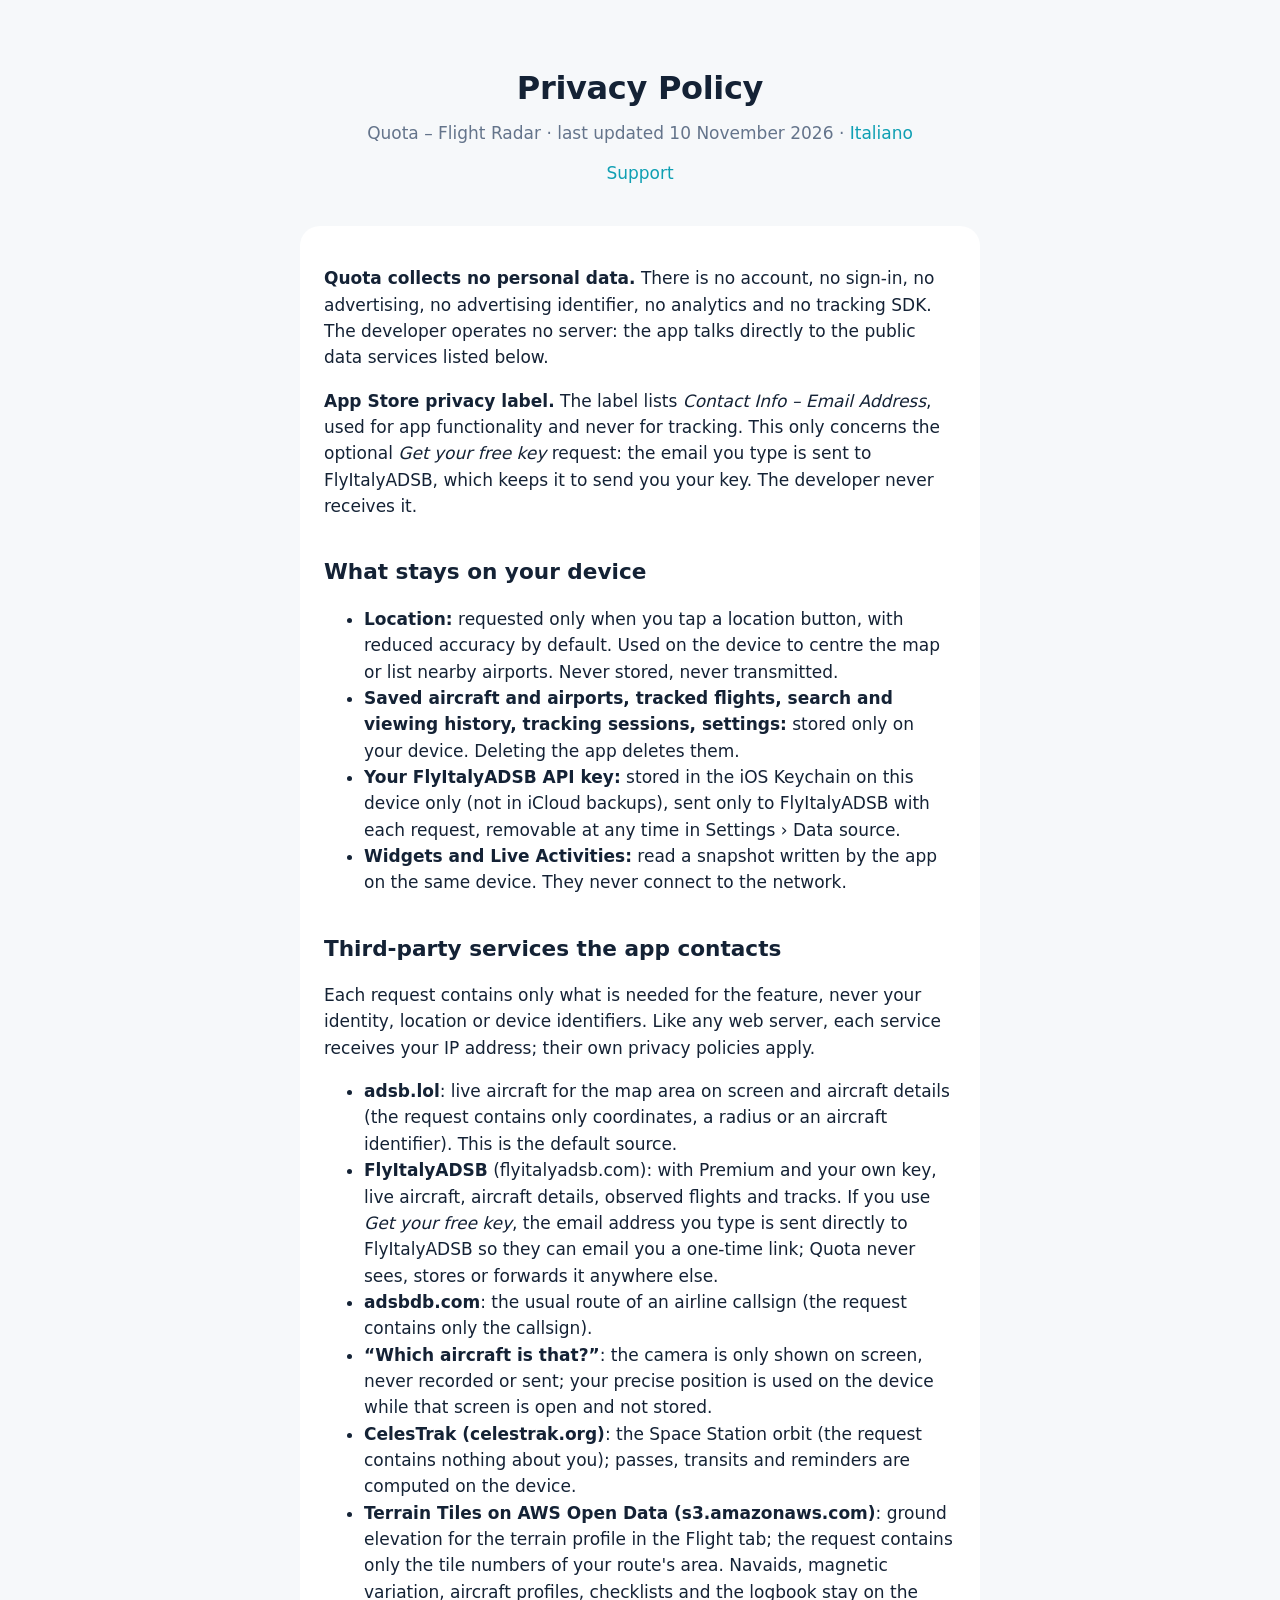
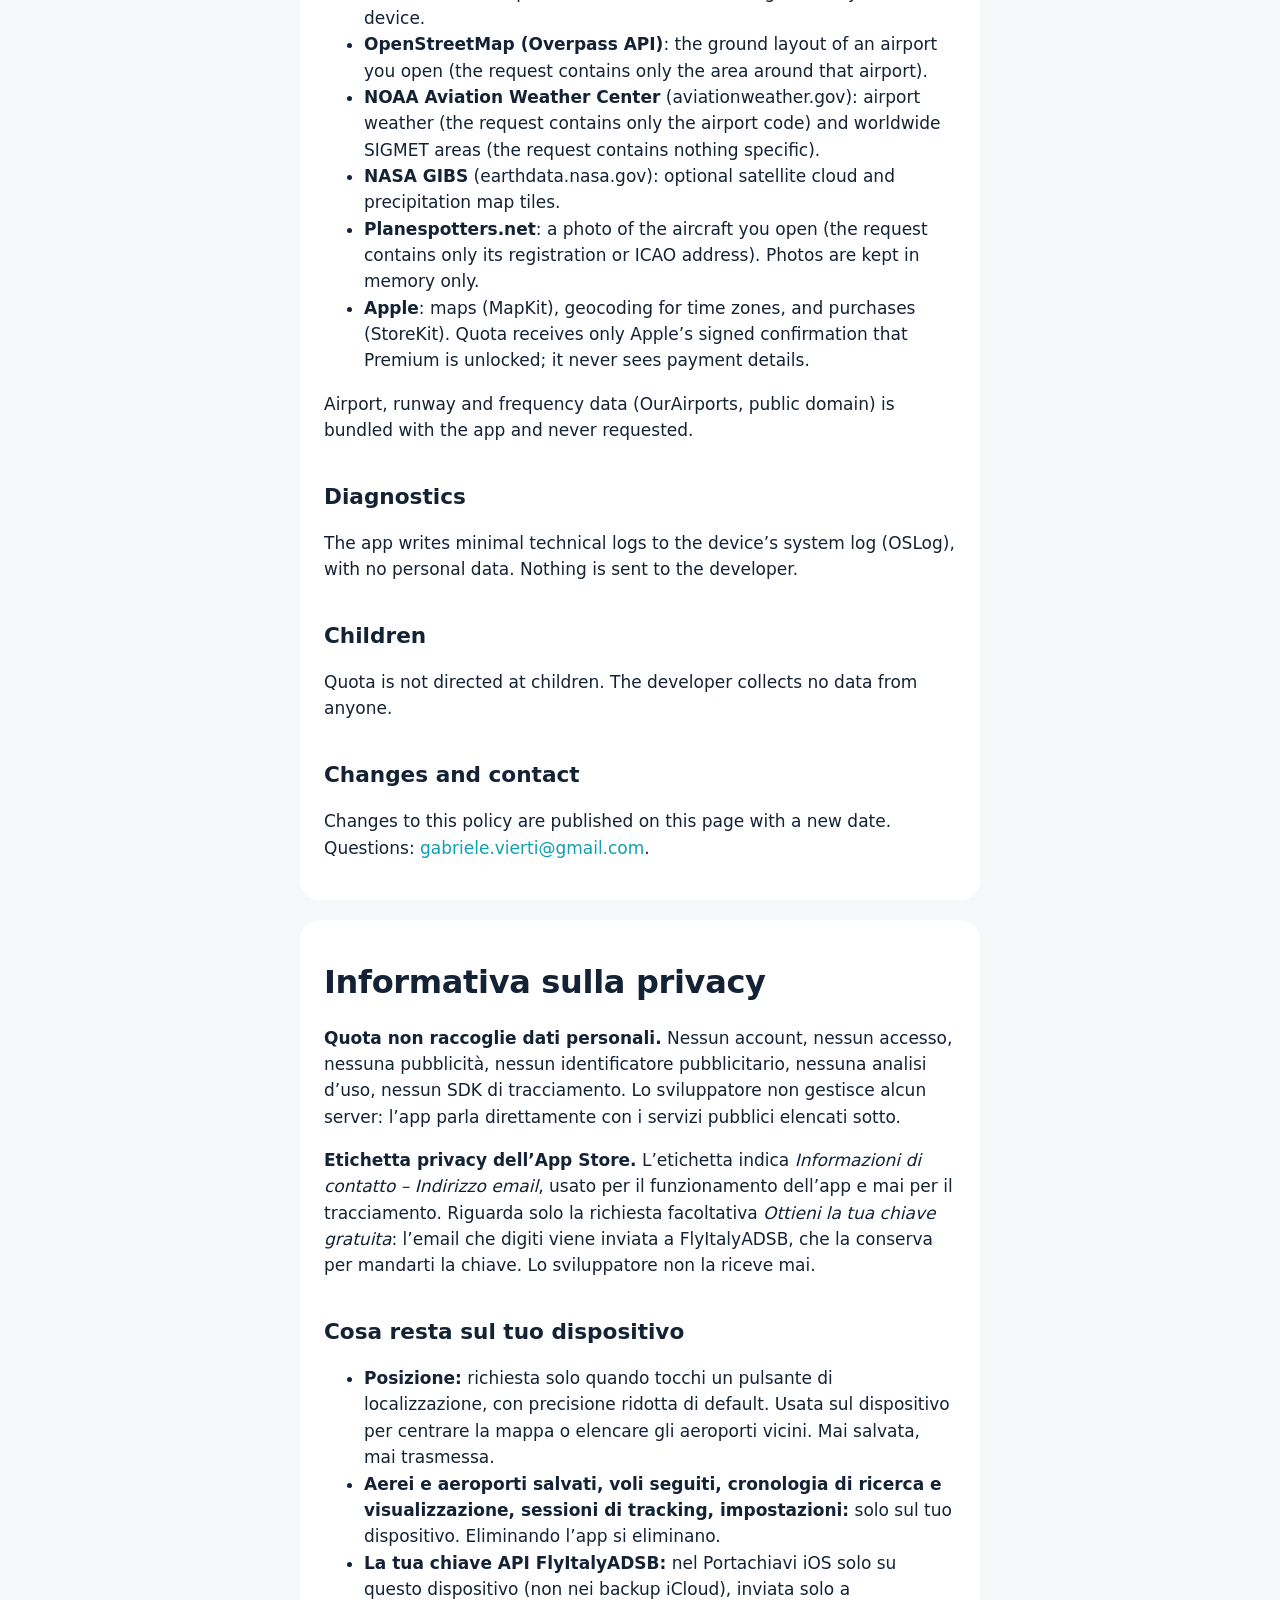
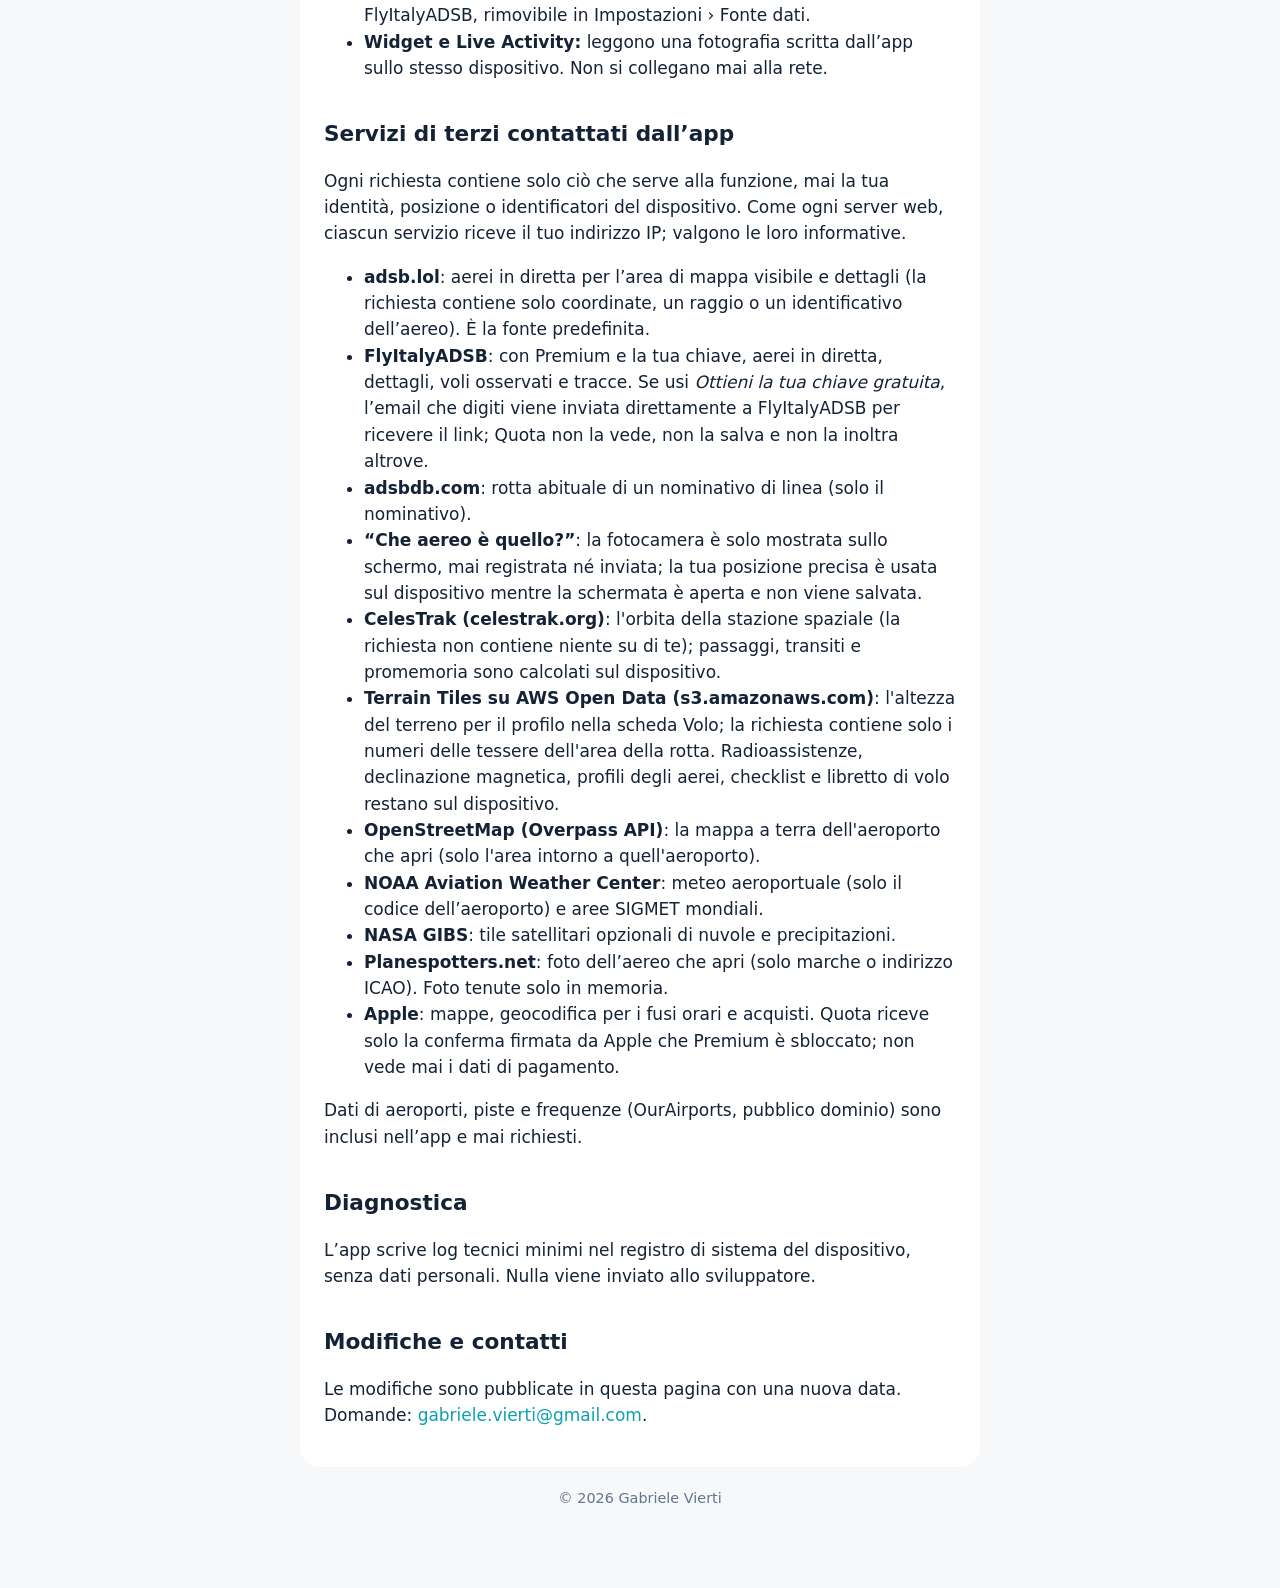
==== privacy.html @ be716c8d "Update privacy.html" ====
<!DOCTYPE html>
<html lang="en">
<head>
<meta charset="utf-8">
<meta name="viewport" content="width=device-width, initial-scale=1">
<title>Quota – Flight Radar · Privacy Policy</title>
<link rel="stylesheet" href="style.css">
</head>
<body>
<main>
  <header>
    <h1>Privacy Policy</h1>
    <p class="tagline">Quota – Flight Radar · last updated 10 November 2026 · <a href="#it">Italiano</a></p>
    <nav><a href="index.html">Support</a></nav>
  </header>

  <section>
    <p><strong>Quota collects no personal data.</strong> There is no account, no sign-in, no advertising, no advertising identifier, no analytics and no tracking SDK. The developer operates no server: the app talks directly to the public data services listed below.</p>
    <p><strong>App Store privacy label.</strong> The label lists <em>Contact Info – Email Address</em>, used for app functionality and never for tracking. This only concerns the optional <em>Get your free key</em> request: the email you type is sent to FlyItalyADSB, which keeps it to send you your key. The developer never receives it.</p>

    <h2>What stays on your device</h2>
    <ul>
      <li><strong>Location:</strong> requested only when you tap a location button, with reduced accuracy by default. Used on the device to centre the map or list nearby airports. Never stored, never transmitted.</li>
      <li><strong>Saved aircraft and airports, tracked flights, search and viewing history, tracking sessions, settings:</strong> stored only on your device. Deleting the app deletes them.</li>
      <li><strong>Your FlyItalyADSB API key:</strong> stored in the iOS Keychain on this device only (not in iCloud backups), sent only to FlyItalyADSB with each request, removable at any time in Settings › Data source.</li>
      <li><strong>Widgets and Live Activities:</strong> read a snapshot written by the app on the same device. They never connect to the network.</li>
    </ul>

    <h2>Third-party services the app contacts</h2>
    <p>Each request contains only what is needed for the feature, never your identity, location or device identifiers. Like any web server, each service receives your IP address; their own privacy policies apply.</p>
    <ul>
      <li><strong>adsb.lol</strong>: live aircraft for the map area on screen and aircraft details (the request contains only coordinates, a radius or an aircraft identifier). This is the default source.</li>
      <li><strong>FlyItalyADSB</strong> (flyitalyadsb.com): with Premium and your own key, live aircraft, aircraft details, observed flights and tracks. If you use <em>Get your free key</em>, the email address you type is sent directly to FlyItalyADSB so they can email you a one-time link; Quota never sees, stores or forwards it anywhere else.</li>
      <li><strong>adsbdb.com</strong>: the usual route of an airline callsign (the request contains only the callsign).</li>
      <li><strong>“Which aircraft is that?”</strong>: the camera is only shown on screen, never recorded or sent; your precise position is used on the device while that screen is open and not stored.</li>
      <li><strong>CelesTrak (celestrak.org)</strong>: the Space Station orbit (the request contains nothing about you); passes, transits and reminders are computed on the device.</li>
      <li><strong>Terrain Tiles on AWS Open Data (s3.amazonaws.com)</strong>: ground elevation for the terrain profile in the Flight tab; the request contains only the tile numbers of your route's area. Navaids, magnetic variation, aircraft profiles, checklists and the logbook stay on the device.</li>
      <li><strong>OpenStreetMap (Overpass API)</strong>: the ground layout of an airport you open (the request contains only the area around that airport).</li>
      <li><strong>NOAA Aviation Weather Center</strong> (aviationweather.gov): airport weather (the request contains only the airport code) and worldwide SIGMET areas (the request contains nothing specific).</li>
      <li><strong>NASA GIBS</strong> (earthdata.nasa.gov): optional satellite cloud and precipitation map tiles.</li>
      <li><strong>Planespotters.net</strong>: a photo of the aircraft you open (the request contains only its registration or ICAO address). Photos are kept in memory only.</li>
      <li><strong>Apple</strong>: maps (MapKit), geocoding for time zones, and purchases (StoreKit). Quota receives only Apple’s signed confirmation that Premium is unlocked; it never sees payment details.</li>
    </ul>
    <p>Airport, runway and frequency data (OurAirports, public domain) is bundled with the app and never requested.</p>

    <h2>Diagnostics</h2>
    <p>The app writes minimal technical logs to the device’s system log (OSLog), with no personal data. Nothing is sent to the developer.</p>

    <h2>Children</h2>
    <p>Quota is not directed at children. The developer collects no data from anyone.</p>

    <h2>Changes and contact</h2>
    <p>Changes to this policy are published on this page with a new date. Questions: <a href="mailto:gabriele.vierti@gmail.com">gabriele.vierti@gmail.com</a>.</p>
  </section>

  <section id="it">
    <h1>Informativa sulla privacy</h1>
    <p><strong>Quota non raccoglie dati personali.</strong> Nessun account, nessun accesso, nessuna pubblicità, nessun identificatore pubblicitario, nessuna analisi d’uso, nessun SDK di tracciamento. Lo sviluppatore non gestisce alcun server: l’app parla direttamente con i servizi pubblici elencati sotto.</p>
    <p><strong>Etichetta privacy dell’App Store.</strong> L’etichetta indica <em>Informazioni di contatto – Indirizzo email</em>, usato per il funzionamento dell’app e mai per il tracciamento. Riguarda solo la richiesta facoltativa <em>Ottieni la tua chiave gratuita</em>: l’email che digiti viene inviata a FlyItalyADSB, che la conserva per mandarti la chiave. Lo sviluppatore non la riceve mai.</p>
    <h2>Cosa resta sul tuo dispositivo</h2>
    <ul>
      <li><strong>Posizione:</strong> richiesta solo quando tocchi un pulsante di localizzazione, con precisione ridotta di default. Usata sul dispositivo per centrare la mappa o elencare gli aeroporti vicini. Mai salvata, mai trasmessa.</li>
      <li><strong>Aerei e aeroporti salvati, voli seguiti, cronologia di ricerca e visualizzazione, sessioni di tracking, impostazioni:</strong> solo sul tuo dispositivo. Eliminando l’app si eliminano.</li>
      <li><strong>La tua chiave API FlyItalyADSB:</strong> nel Portachiavi iOS solo su questo dispositivo (non nei backup iCloud), inviata solo a FlyItalyADSB, rimovibile in Impostazioni › Fonte dati.</li>
      <li><strong>Widget e Live Activity:</strong> leggono una fotografia scritta dall’app sullo stesso dispositivo. Non si collegano mai alla rete.</li>
    </ul>
    <h2>Servizi di terzi contattati dall’app</h2>
    <p>Ogni richiesta contiene solo ciò che serve alla funzione, mai la tua identità, posizione o identificatori del dispositivo. Come ogni server web, ciascun servizio riceve il tuo indirizzo IP; valgono le loro informative.</p>
    <ul>
      <li><strong>adsb.lol</strong>: aerei in diretta per l’area di mappa visibile e dettagli (la richiesta contiene solo coordinate, un raggio o un identificativo dell’aereo). È la fonte predefinita.</li>
      <li><strong>FlyItalyADSB</strong>: con Premium e la tua chiave, aerei in diretta, dettagli, voli osservati e tracce. Se usi <em>Ottieni la tua chiave gratuita</em>, l’email che digiti viene inviata direttamente a FlyItalyADSB per ricevere il link; Quota non la vede, non la salva e non la inoltra altrove.</li>
      <li><strong>adsbdb.com</strong>: rotta abituale di un nominativo di linea (solo il nominativo).</li>
      <li><strong>“Che aereo è quello?”</strong>: la fotocamera è solo mostrata sullo schermo, mai registrata né inviata; la tua posizione precisa è usata sul dispositivo mentre la schermata è aperta e non viene salvata.</li>
      <li><strong>CelesTrak (celestrak.org)</strong>: l'orbita della stazione spaziale (la richiesta non contiene niente su di te); passaggi, transiti e promemoria sono calcolati sul dispositivo.</li>
      <li><strong>Terrain Tiles su AWS Open Data (s3.amazonaws.com)</strong>: l'altezza del terreno per il profilo nella scheda Volo; la richiesta contiene solo i numeri delle tessere dell'area della rotta. Radioassistenze, declinazione magnetica, profili degli aerei, checklist e libretto di volo restano sul dispositivo.</li>
      <li><strong>OpenStreetMap (Overpass API)</strong>: la mappa a terra dell'aeroporto che apri (solo l'area intorno a quell'aeroporto).</li>
      <li><strong>NOAA Aviation Weather Center</strong>: meteo aeroportuale (solo il codice dell’aeroporto) e aree SIGMET mondiali.</li>
      <li><strong>NASA GIBS</strong>: tile satellitari opzionali di nuvole e precipitazioni.</li>
      <li><strong>Planespotters.net</strong>: foto dell’aereo che apri (solo marche o indirizzo ICAO). Foto tenute solo in memoria.</li>
      <li><strong>Apple</strong>: mappe, geocodifica per i fusi orari e acquisti. Quota riceve solo la conferma firmata da Apple che Premium è sbloccato; non vede mai i dati di pagamento.</li>
    </ul>
    <p>Dati di aeroporti, piste e frequenze (OurAirports, pubblico dominio) sono inclusi nell’app e mai richiesti.</p>
    <h2>Diagnostica</h2>
    <p>L’app scrive log tecnici minimi nel registro di sistema del dispositivo, senza dati personali. Nulla viene inviato allo sviluppatore.</p>
    <h2>Modifiche e contatti</h2>
    <p>Le modifiche sono pubblicate in questa pagina con una nuova data. Domande: <a href="mailto:gabriele.vierti@gmail.com">gabriele.vierti@gmail.com</a>.</p>
  </section>

  <footer><p>© 2026 Gabriele Vierti</p></footer>
</main>
</body>
</html>
---- style.css ----
:root { color-scheme: light dark; --bg:#f6f8fa; --fg:#142235; --muted:#64748b; --accent:#0e9fb3; --card:#fff; }
@media (prefers-color-scheme: dark) { :root { --bg:#0c1628; --fg:#f6f8fa; --muted:#a6b6c8; --accent:#51d6e8; --card:#17293f; } }
* { box-sizing: border-box; }
body { margin:0; background:var(--bg); color:var(--fg); font: 17px/1.55 -apple-system, BlinkMacSystemFont, "SF Pro Text", Inter, system-ui, sans-serif; }
main { max-width: 720px; margin: 0 auto; padding: 48px 20px 64px; }
header { text-align:center; margin-bottom: 40px; }
header img { border-radius: 22px; box-shadow: 0 8px 30px rgba(0,0,0,.25); }
h1 { font-size: 2rem; margin: 16px 0 6px; letter-spacing: -0.01em; }
h2 { font-size: 1.35rem; margin: 36px 0 10px; }
h3 { font-size: 1.1rem; margin: 28px 0 8px; }
.tagline { color: var(--muted); margin: 0 0 14px; }
nav a, a { color: var(--accent); text-decoration: none; }
a:hover { text-decoration: underline; }
section { background: var(--card); border-radius: 20px; padding: 22px 24px; margin-bottom: 20px; }
dt { font-weight: 600; margin-top: 14px; }
dd { margin: 4px 0 0; color: var(--muted); }
footer { text-align:center; color: var(--muted); font-size: .9rem; }
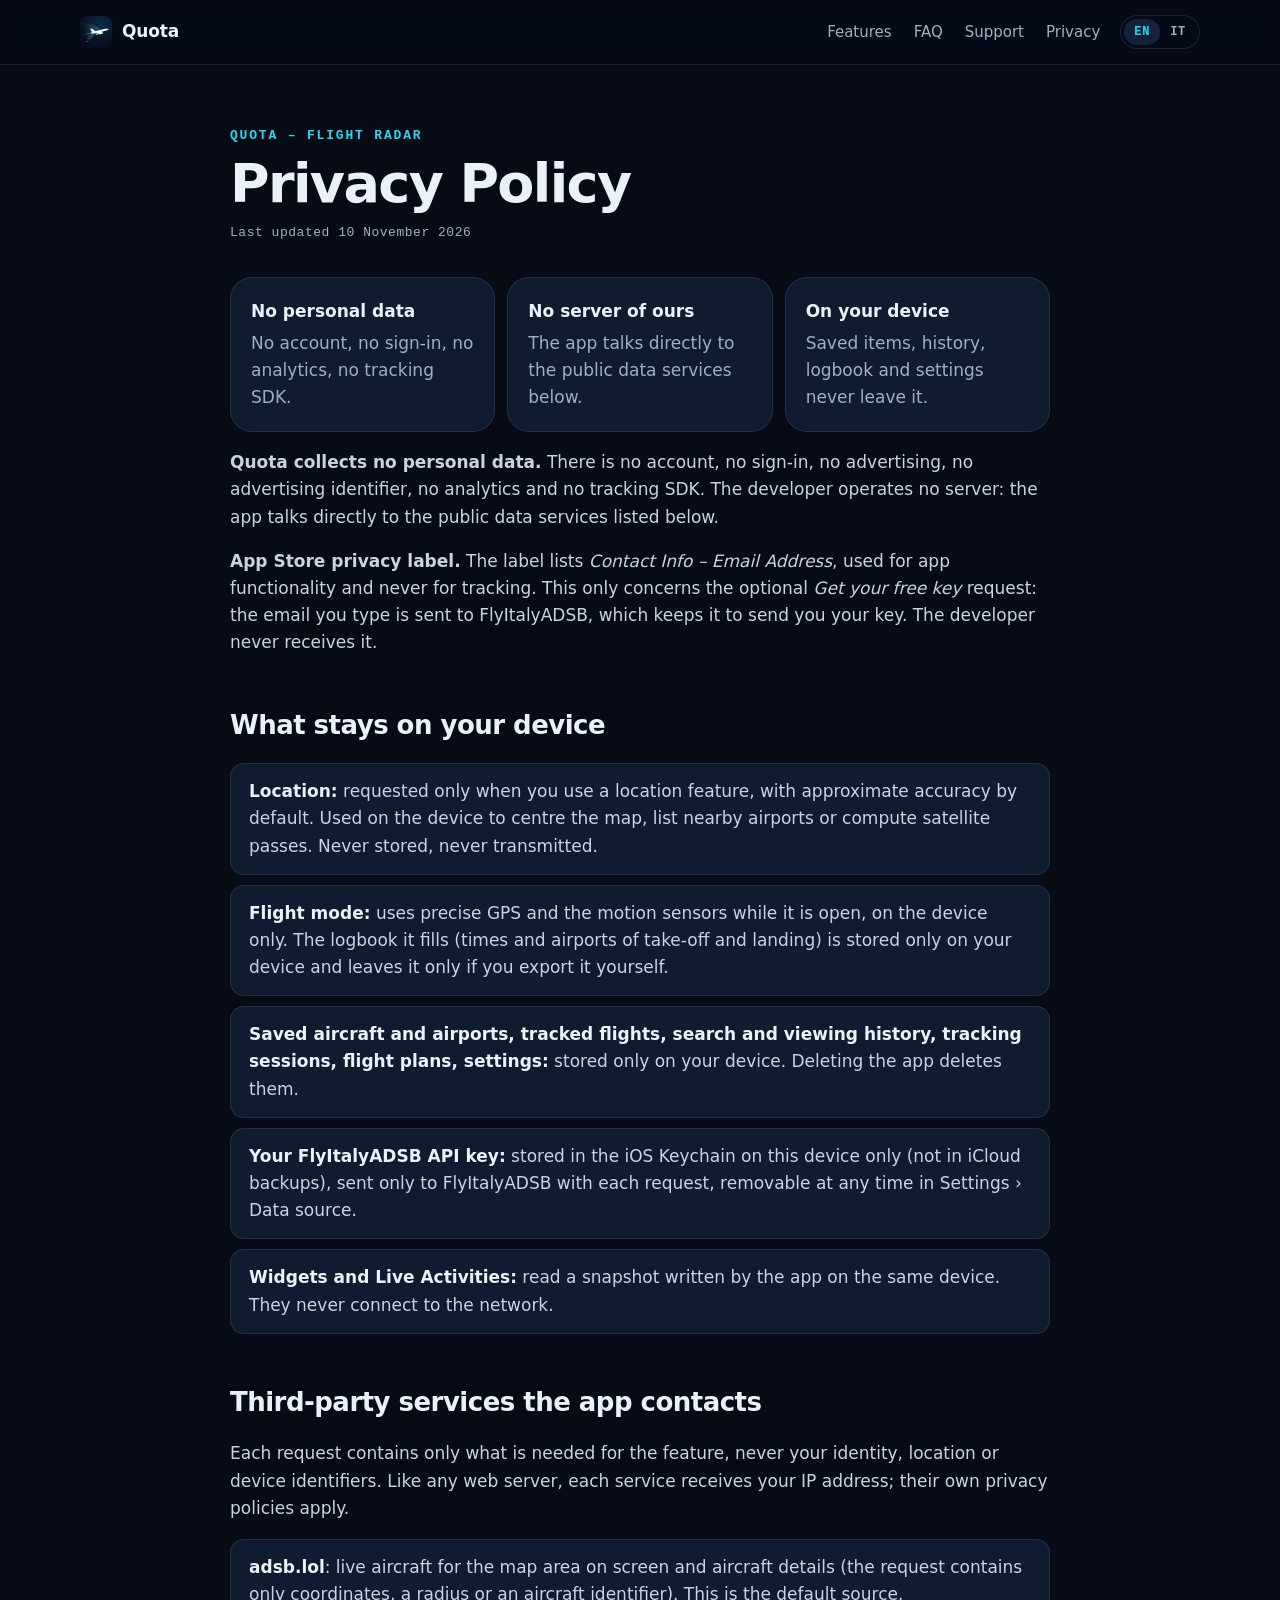
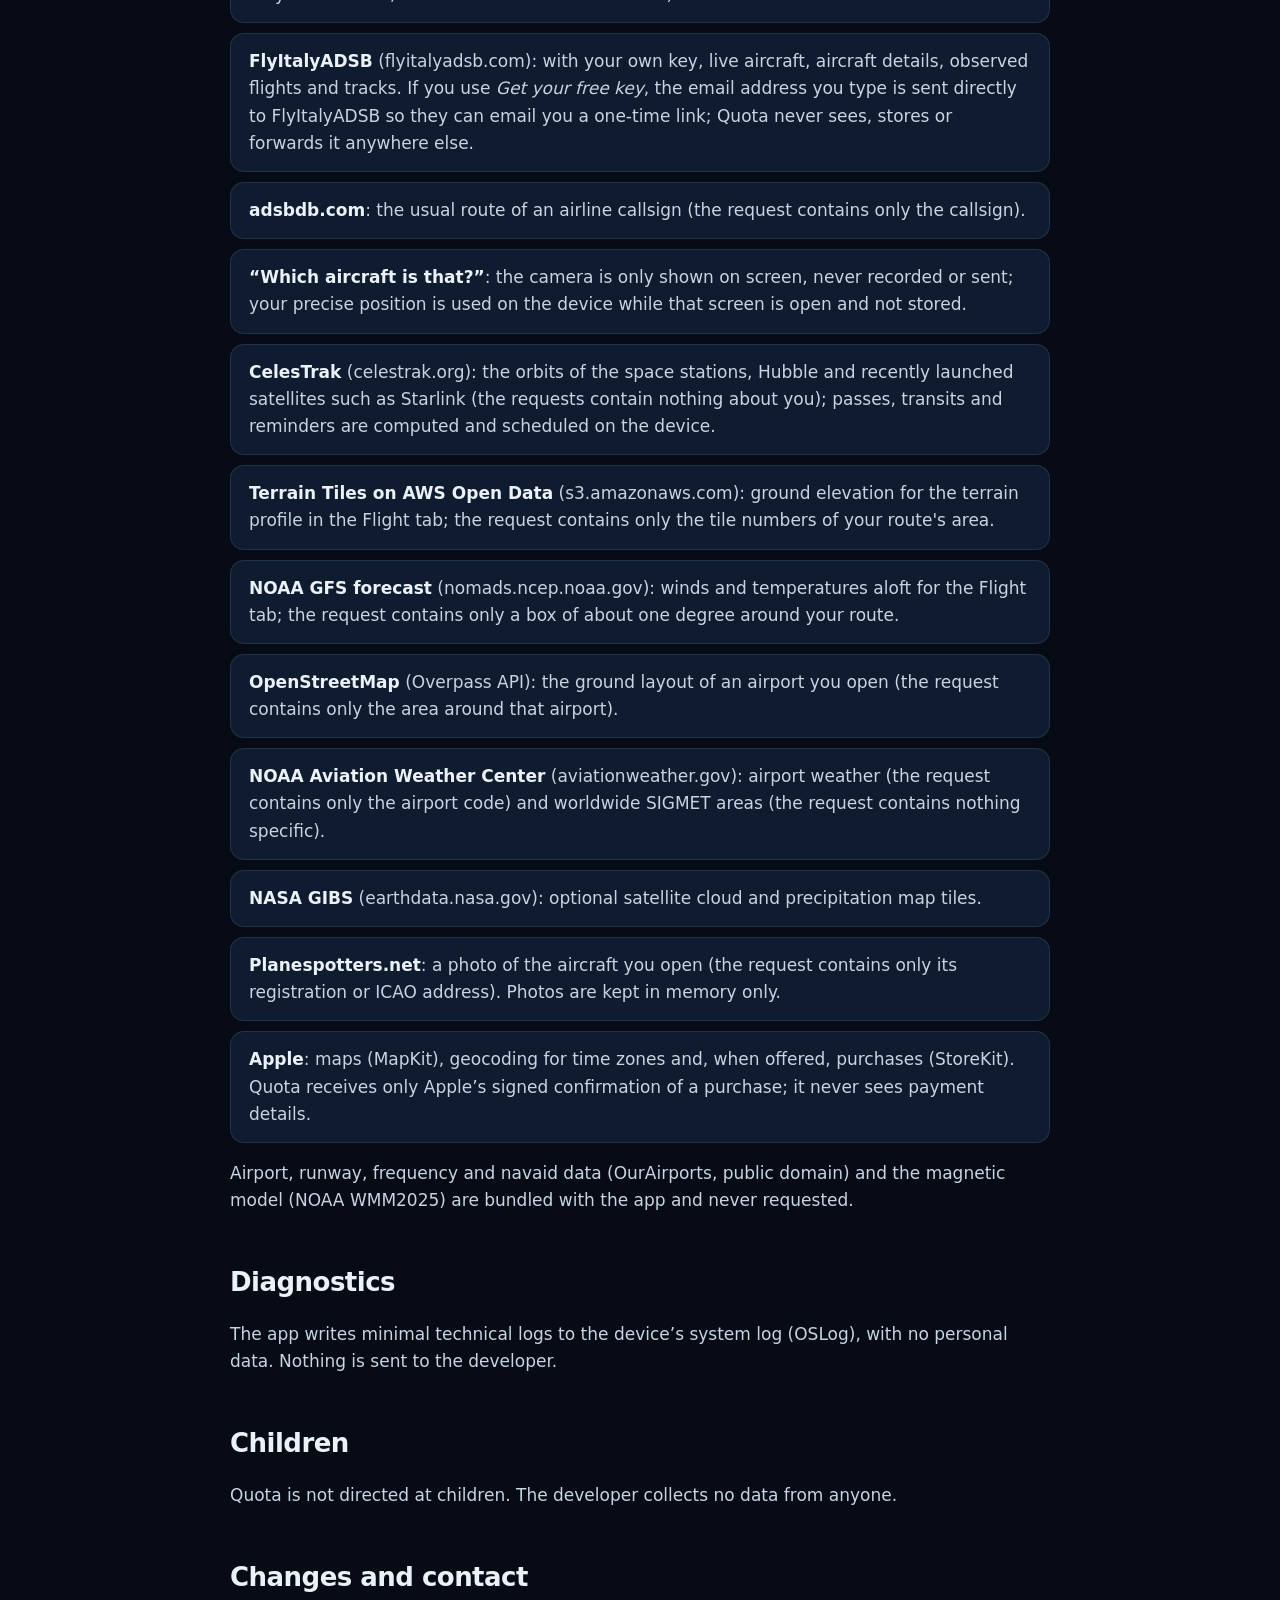
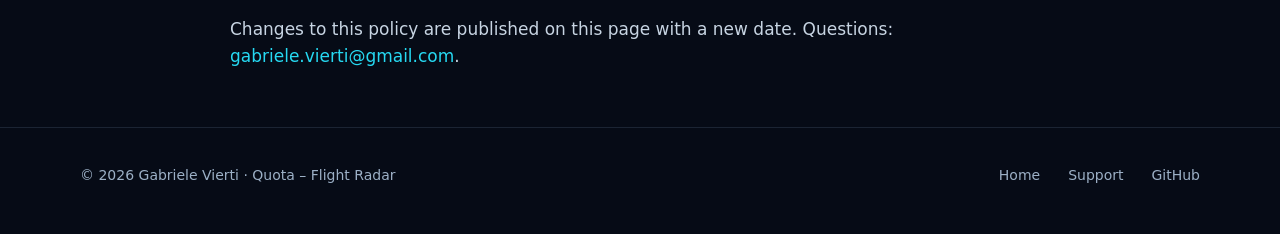
==== commit 166cb302: "update" ====
--- a/privacy.html
+++ b/privacy.html
@@ -1,92 +1,152 @@
 <!DOCTYPE html>
-<html lang="en">
+<html lang="en" data-lang="en">
 <head>
 <meta charset="utf-8">
 <meta name="viewport" content="width=device-width, initial-scale=1">
 <title>Quota – Flight Radar · Privacy Policy</title>
+<meta name="description" content="Quota collects no personal data: no account, no analytics, no tracking.">
+<meta name="theme-color" content="#060b16">
+<link rel="icon" href="favicon.png">
+<link rel="apple-touch-icon" href="apple-touch-icon.png">
 <link rel="stylesheet" href="style.css">
+<script src="app.js" defer></script>
 </head>
 <body>
-<main>
-  <header>
-    <h1>Privacy Policy</h1>
-    <p class="tagline">Quota – Flight Radar · last updated 10 November 2026 · <a href="#it">Italiano</a></p>
-    <nav><a href="index.html">Support</a></nav>
-  </header>
 
-  <section>
-    <p><strong>Quota collects no personal data.</strong> There is no account, no sign-in, no advertising, no advertising identifier, no analytics and no tracking SDK. The developer operates no server: the app talks directly to the public data services listed below.</p>
-    <p><strong>App Store privacy label.</strong> The label lists <em>Contact Info – Email Address</em>, used for app functionality and never for tracking. This only concerns the optional <em>Get your free key</em> request: the email you type is sent to FlyItalyADSB, which keeps it to send you your key. The developer never receives it.</p>
+<header class="top">
+  <div class="wrap">
+    <a class="brand" href="index.html"><img src="icon.png" alt="">Quota</a>
+    <nav aria-label="Sections">
+      <a href="index.html#features"><span lang="en">Features</span><span lang="it">Funzioni</span></a>
+      <a href="index.html#faq">FAQ</a>
+      <a href="index.html#support"><span lang="en">Support</span><span lang="it">Supporto</span></a>
+      <a href="privacy.html">Privacy</a>
+    </nav>
+    <div class="langs" role="group" aria-label="Language">
+      <button type="button" data-set="en">EN</button>
+      <button type="button" data-set="it">IT</button>
+    </div>
+  </div>
+</header>
 
-    <h2>What stays on your device</h2>
-    <ul>
-      <li><strong>Location:</strong> requested only when you tap a location button, with reduced accuracy by default. Used on the device to centre the map or list nearby airports. Never stored, never transmitted.</li>
-      <li><strong>Saved aircraft and airports, tracked flights, search and viewing history, tracking sessions, settings:</strong> stored only on your device. Deleting the app deletes them.</li>
-      <li><strong>Your FlyItalyADSB API key:</strong> stored in the iOS Keychain on this device only (not in iCloud backups), sent only to FlyItalyADSB with each request, removable at any time in Settings › Data source.</li>
-      <li><strong>Widgets and Live Activities:</strong> read a snapshot written by the app on the same device. They never connect to the network.</li>
-    </ul>
+<main class="doc">
+  <div class="wrap">
 
-    <h2>Third-party services the app contacts</h2>
-    <p>Each request contains only what is needed for the feature, never your identity, location or device identifiers. Like any web server, each service receives your IP address; their own privacy policies apply.</p>
-    <ul>
-      <li><strong>adsb.lol</strong>: live aircraft for the map area on screen and aircraft details (the request contains only coordinates, a radius or an aircraft identifier). This is the default source.</li>
-      <li><strong>FlyItalyADSB</strong> (flyitalyadsb.com): with Premium and your own key, live aircraft, aircraft details, observed flights and tracks. If you use <em>Get your free key</em>, the email address you type is sent directly to FlyItalyADSB so they can email you a one-time link; Quota never sees, stores or forwards it anywhere else.</li>
-      <li><strong>adsbdb.com</strong>: the usual route of an airline callsign (the request contains only the callsign).</li>
-      <li><strong>“Which aircraft is that?”</strong>: the camera is only shown on screen, never recorded or sent; your precise position is used on the device while that screen is open and not stored.</li>
-      <li><strong>CelesTrak (celestrak.org)</strong>: the Space Station orbit (the request contains nothing about you); passes, transits and reminders are computed on the device.</li>
-      <li><strong>Terrain Tiles on AWS Open Data (s3.amazonaws.com)</strong>: ground elevation for the terrain profile in the Flight tab; the request contains only the tile numbers of your route's area. Navaids, magnetic variation, aircraft profiles, checklists and the logbook stay on the device.</li>
-      <li><strong>OpenStreetMap (Overpass API)</strong>: the ground layout of an airport you open (the request contains only the area around that airport).</li>
-      <li><strong>NOAA Aviation Weather Center</strong> (aviationweather.gov): airport weather (the request contains only the airport code) and worldwide SIGMET areas (the request contains nothing specific).</li>
-      <li><strong>NASA GIBS</strong> (earthdata.nasa.gov): optional satellite cloud and precipitation map tiles.</li>
-      <li><strong>Planespotters.net</strong>: a photo of the aircraft you open (the request contains only its registration or ICAO address). Photos are kept in memory only.</li>
-      <li><strong>Apple</strong>: maps (MapKit), geocoding for time zones, and purchases (StoreKit). Quota receives only Apple’s signed confirmation that Premium is unlocked; it never sees payment details.</li>
-    </ul>
-    <p>Airport, runway and frequency data (OurAirports, public domain) is bundled with the app and never requested.</p>
+    <!-- English -->
+    <div lang="en">
+      <div class="eyebrow">Quota – Flight Radar</div>
+      <h1>Privacy Policy</h1>
+      <div class="meta">Last updated 10 November 2026</div>
 
-    <h2>Diagnostics</h2>
-    <p>The app writes minimal technical logs to the device’s system log (OSLog), with no personal data. Nothing is sent to the developer.</p>
+      <div class="highlights">
+        <div class="card"><b>No personal data</b><span style="color:var(--muted)">No account, no sign-in, no analytics, no tracking SDK.</span></div>
+        <div class="card"><b>No server of ours</b><span style="color:var(--muted)">The app talks directly to the public data services below.</span></div>
+        <div class="card"><b>On your device</b><span style="color:var(--muted)">Saved items, history, logbook and settings never leave it.</span></div>
+      </div>
 
-    <h2>Children</h2>
-    <p>Quota is not directed at children. The developer collects no data from anyone.</p>
+      <p><strong>Quota collects no personal data.</strong> There is no account, no sign-in, no advertising, no advertising identifier, no analytics and no tracking SDK. The developer operates no server: the app talks directly to the public data services listed below.</p>
+      <p><strong>App Store privacy label.</strong> The label lists <em>Contact Info – Email Address</em>, used for app functionality and never for tracking. This only concerns the optional <em>Get your free key</em> request: the email you type is sent to FlyItalyADSB, which keeps it to send you your key. The developer never receives it.</p>
 
-    <h2>Changes and contact</h2>
-    <p>Changes to this policy are published on this page with a new date. Questions: <a href="mailto:gabriele.vierti@gmail.com">gabriele.vierti@gmail.com</a>.</p>
-  </section>
+      <h2>What stays on your device</h2>
+      <ul>
+        <li><strong>Location:</strong> requested only when you use a location feature, with approximate accuracy by default. Used on the device to centre the map, list nearby airports or compute satellite passes. Never stored, never transmitted.</li>
+        <li><strong>Flight mode:</strong> uses precise GPS and the motion sensors while it is open, on the device only. The logbook it fills (times and airports of take-off and landing) is stored only on your device and leaves it only if you export it yourself.</li>
+        <li><strong>Saved aircraft and airports, tracked flights, search and viewing history, tracking sessions, flight plans, settings:</strong> stored only on your device. Deleting the app deletes them.</li>
+        <li><strong>Your FlyItalyADSB API key:</strong> stored in the iOS Keychain on this device only (not in iCloud backups), sent only to FlyItalyADSB with each request, removable at any time in Settings › Data source.</li>
+        <li><strong>Widgets and Live Activities:</strong> read a snapshot written by the app on the same device. They never connect to the network.</li>
+      </ul>
 
-  <section id="it">
-    <h1>Informativa sulla privacy</h1>
-    <p><strong>Quota non raccoglie dati personali.</strong> Nessun account, nessun accesso, nessuna pubblicità, nessun identificatore pubblicitario, nessuna analisi d’uso, nessun SDK di tracciamento. Lo sviluppatore non gestisce alcun server: l’app parla direttamente con i servizi pubblici elencati sotto.</p>
-    <p><strong>Etichetta privacy dell’App Store.</strong> L’etichetta indica <em>Informazioni di contatto – Indirizzo email</em>, usato per il funzionamento dell’app e mai per il tracciamento. Riguarda solo la richiesta facoltativa <em>Ottieni la tua chiave gratuita</em>: l’email che digiti viene inviata a FlyItalyADSB, che la conserva per mandarti la chiave. Lo sviluppatore non la riceve mai.</p>
-    <h2>Cosa resta sul tuo dispositivo</h2>
-    <ul>
-      <li><strong>Posizione:</strong> richiesta solo quando tocchi un pulsante di localizzazione, con precisione ridotta di default. Usata sul dispositivo per centrare la mappa o elencare gli aeroporti vicini. Mai salvata, mai trasmessa.</li>
-      <li><strong>Aerei e aeroporti salvati, voli seguiti, cronologia di ricerca e visualizzazione, sessioni di tracking, impostazioni:</strong> solo sul tuo dispositivo. Eliminando l’app si eliminano.</li>
-      <li><strong>La tua chiave API FlyItalyADSB:</strong> nel Portachiavi iOS solo su questo dispositivo (non nei backup iCloud), inviata solo a FlyItalyADSB, rimovibile in Impostazioni › Fonte dati.</li>
-      <li><strong>Widget e Live Activity:</strong> leggono una fotografia scritta dall’app sullo stesso dispositivo. Non si collegano mai alla rete.</li>
-    </ul>
-    <h2>Servizi di terzi contattati dall’app</h2>
-    <p>Ogni richiesta contiene solo ciò che serve alla funzione, mai la tua identità, posizione o identificatori del dispositivo. Come ogni server web, ciascun servizio riceve il tuo indirizzo IP; valgono le loro informative.</p>
-    <ul>
-      <li><strong>adsb.lol</strong>: aerei in diretta per l’area di mappa visibile e dettagli (la richiesta contiene solo coordinate, un raggio o un identificativo dell’aereo). È la fonte predefinita.</li>
-      <li><strong>FlyItalyADSB</strong>: con Premium e la tua chiave, aerei in diretta, dettagli, voli osservati e tracce. Se usi <em>Ottieni la tua chiave gratuita</em>, l’email che digiti viene inviata direttamente a FlyItalyADSB per ricevere il link; Quota non la vede, non la salva e non la inoltra altrove.</li>
-      <li><strong>adsbdb.com</strong>: rotta abituale di un nominativo di linea (solo il nominativo).</li>
-      <li><strong>“Che aereo è quello?”</strong>: la fotocamera è solo mostrata sullo schermo, mai registrata né inviata; la tua posizione precisa è usata sul dispositivo mentre la schermata è aperta e non viene salvata.</li>
-      <li><strong>CelesTrak (celestrak.org)</strong>: l'orbita della stazione spaziale (la richiesta non contiene niente su di te); passaggi, transiti e promemoria sono calcolati sul dispositivo.</li>
-      <li><strong>Terrain Tiles su AWS Open Data (s3.amazonaws.com)</strong>: l'altezza del terreno per il profilo nella scheda Volo; la richiesta contiene solo i numeri delle tessere dell'area della rotta. Radioassistenze, declinazione magnetica, profili degli aerei, checklist e libretto di volo restano sul dispositivo.</li>
-      <li><strong>OpenStreetMap (Overpass API)</strong>: la mappa a terra dell'aeroporto che apri (solo l'area intorno a quell'aeroporto).</li>
-      <li><strong>NOAA Aviation Weather Center</strong>: meteo aeroportuale (solo il codice dell’aeroporto) e aree SIGMET mondiali.</li>
-      <li><strong>NASA GIBS</strong>: tile satellitari opzionali di nuvole e precipitazioni.</li>
-      <li><strong>Planespotters.net</strong>: foto dell’aereo che apri (solo marche o indirizzo ICAO). Foto tenute solo in memoria.</li>
-      <li><strong>Apple</strong>: mappe, geocodifica per i fusi orari e acquisti. Quota riceve solo la conferma firmata da Apple che Premium è sbloccato; non vede mai i dati di pagamento.</li>
-    </ul>
-    <p>Dati di aeroporti, piste e frequenze (OurAirports, pubblico dominio) sono inclusi nell’app e mai richiesti.</p>
-    <h2>Diagnostica</h2>
-    <p>L’app scrive log tecnici minimi nel registro di sistema del dispositivo, senza dati personali. Nulla viene inviato allo sviluppatore.</p>
-    <h2>Modifiche e contatti</h2>
-    <p>Le modifiche sono pubblicate in questa pagina con una nuova data. Domande: <a href="mailto:gabriele.vierti@gmail.com">gabriele.vierti@gmail.com</a>.</p>
-  </section>
+      <h2>Third-party services the app contacts</h2>
+      <p>Each request contains only what is needed for the feature, never your identity, location or device identifiers. Like any web server, each service receives your IP address; their own privacy policies apply.</p>
+      <ul>
+        <li><strong>adsb.lol</strong>: live aircraft for the map area on screen and aircraft details (the request contains only coordinates, a radius or an aircraft identifier). This is the default source.</li>
+        <li><strong>FlyItalyADSB</strong> (flyitalyadsb.com): with your own key, live aircraft, aircraft details, observed flights and tracks. If you use <em>Get your free key</em>, the email address you type is sent directly to FlyItalyADSB so they can email you a one-time link; Quota never sees, stores or forwards it anywhere else.</li>
+        <li><strong>adsbdb.com</strong>: the usual route of an airline callsign (the request contains only the callsign).</li>
+        <li><strong>“Which aircraft is that?”</strong>: the camera is only shown on screen, never recorded or sent; your precise position is used on the device while that screen is open and not stored.</li>
+        <li><strong>CelesTrak</strong> (celestrak.org): the orbits of the space stations, Hubble and recently launched satellites such as Starlink (the requests contain nothing about you); passes, transits and reminders are computed and scheduled on the device.</li>
+        <li><strong>Terrain Tiles on AWS Open Data</strong> (s3.amazonaws.com): ground elevation for the terrain profile in the Flight tab; the request contains only the tile numbers of your route's area.</li>
+        <li><strong>NOAA GFS forecast</strong> (nomads.ncep.noaa.gov): winds and temperatures aloft for the Flight tab; the request contains only a box of about one degree around your route.</li>
+        <li><strong>OpenStreetMap</strong> (Overpass API): the ground layout of an airport you open (the request contains only the area around that airport).</li>
+        <li><strong>NOAA Aviation Weather Center</strong> (aviationweather.gov): airport weather (the request contains only the airport code) and worldwide SIGMET areas (the request contains nothing specific).</li>
+        <li><strong>NASA GIBS</strong> (earthdata.nasa.gov): optional satellite cloud and precipitation map tiles.</li>
+        <li><strong>Planespotters.net</strong>: a photo of the aircraft you open (the request contains only its registration or ICAO address). Photos are kept in memory only.</li>
+        <li><strong>Apple</strong>: maps (MapKit), geocoding for time zones and, when offered, purchases (StoreKit). Quota receives only Apple’s signed confirmation of a purchase; it never sees payment details.</li>
+      </ul>
+      <p>Airport, runway, frequency and navaid data (OurAirports, public domain) and the magnetic model (NOAA WMM2025) are bundled with the app and never requested.</p>
 
-  <footer><p>© 2026 Gabriele Vierti</p></footer>
+      <h2>Diagnostics</h2>
+      <p>The app writes minimal technical logs to the device’s system log (OSLog), with no personal data. Nothing is sent to the developer.</p>
+
+      <h2>Children</h2>
+      <p>Quota is not directed at children. The developer collects no data from anyone.</p>
+
+      <h2>Changes and contact</h2>
+      <p>Changes to this policy are published on this page with a new date. Questions: <a href="mailto:gabriele.vierti@gmail.com">gabriele.vierti@gmail.com</a>.</p>
+    </div>
+
+    <!-- Italiano -->
+    <div lang="it">
+      <div class="eyebrow">Quota – Flight Radar</div>
+      <h1>Informativa sulla privacy</h1>
+      <div class="meta">Ultimo aggiornamento: 10 novembre 2026</div>
+
+      <div class="highlights">
+        <div class="card"><b>Nessun dato personale</b><span style="color:var(--muted)">Nessun account, nessun accesso, nessuna analisi d'uso, nessun tracciamento.</span></div>
+        <div class="card"><b>Nessun server nostro</b><span style="color:var(--muted)">L'app parla direttamente con i servizi pubblici elencati sotto.</span></div>
+        <div class="card"><b>Sul tuo dispositivo</b><span style="color:var(--muted)">Elementi salvati, cronologia, libretto e impostazioni non lo lasciano mai.</span></div>
+      </div>
+
+      <p><strong>Quota non raccoglie dati personali.</strong> Nessun account, nessun accesso, nessuna pubblicità, nessun identificatore pubblicitario, nessuna analisi d’uso, nessun SDK di tracciamento. Lo sviluppatore non gestisce alcun server: l’app parla direttamente con i servizi pubblici elencati sotto.</p>
+      <p><strong>Etichetta privacy dell’App Store.</strong> L’etichetta indica <em>Informazioni di contatto – Indirizzo email</em>, usato per il funzionamento dell’app e mai per il tracciamento. Riguarda solo la richiesta facoltativa <em>Ottieni la tua chiave gratuita</em>: l’email che digiti viene inviata a FlyItalyADSB, che la conserva per mandarti la chiave. Lo sviluppatore non la riceve mai.</p>
+
+      <h2>Cosa resta sul tuo dispositivo</h2>
+      <ul>
+        <li><strong>Posizione:</strong> richiesta solo quando usi una funzione di localizzazione, con precisione approssimativa di default. Usata sul dispositivo per centrare la mappa, elencare gli aeroporti vicini o calcolare i passaggi dei satelliti. Mai salvata, mai trasmessa.</li>
+        <li><strong>Modalità volo:</strong> usa il GPS preciso e i sensori di movimento mentre è aperta, solo sul dispositivo. Il libretto che compila (orari e aeroporti di decollo e atterraggio) resta solo sul tuo dispositivo e lo lascia solo se lo esporti tu.</li>
+        <li><strong>Aerei e aeroporti salvati, voli seguiti, cronologia di ricerca e visualizzazione, sessioni di tracciamento, piani di volo, impostazioni:</strong> solo sul tuo dispositivo. Eliminando l’app si eliminano.</li>
+        <li><strong>La tua chiave API FlyItalyADSB:</strong> nel Portachiavi iOS solo su questo dispositivo (non nei backup iCloud), inviata solo a FlyItalyADSB, rimovibile in Impostazioni › Fonte dati.</li>
+        <li><strong>Widget e Live Activity:</strong> leggono una fotografia scritta dall’app sullo stesso dispositivo. Non si collegano mai alla rete.</li>
+      </ul>
+
+      <h2>Servizi di terzi contattati dall’app</h2>
+      <p>Ogni richiesta contiene solo ciò che serve alla funzione, mai la tua identità, posizione o identificatori del dispositivo. Come ogni server web, ciascun servizio riceve il tuo indirizzo IP; valgono le loro informative.</p>
+      <ul>
+        <li><strong>adsb.lol</strong>: aerei in diretta per l’area di mappa visibile e dettagli (la richiesta contiene solo coordinate, un raggio o un identificativo dell’aereo). È la fonte predefinita.</li>
+        <li><strong>FlyItalyADSB</strong> (flyitalyadsb.com): con la tua chiave, aerei in diretta, dettagli, voli osservati e tracce. Se usi <em>Ottieni la tua chiave gratuita</em>, l’email che digiti viene inviata direttamente a FlyItalyADSB per ricevere il link; Quota non la vede, non la salva e non la inoltra altrove.</li>
+        <li><strong>adsbdb.com</strong>: rotta abituale di un nominativo di linea (solo il nominativo).</li>
+        <li><strong>“Che aereo è quello?”</strong>: la fotocamera è solo mostrata sullo schermo, mai registrata né inviata; la tua posizione precisa è usata sul dispositivo mentre la schermata è aperta e non viene salvata.</li>
+        <li><strong>CelesTrak</strong> (celestrak.org): le orbite delle stazioni spaziali, di Hubble e dei satelliti lanciati di recente come gli Starlink (le richieste non contengono niente su di te); passaggi, transiti e promemoria sono calcolati e programmati sul dispositivo.</li>
+        <li><strong>Terrain Tiles su AWS Open Data</strong> (s3.amazonaws.com): l’altezza del terreno per il profilo nella scheda Volo; la richiesta contiene solo i numeri delle tessere dell’area della rotta.</li>
+        <li><strong>Previsioni NOAA GFS</strong> (nomads.ncep.noaa.gov): venti e temperature in quota per la scheda Volo; la richiesta contiene solo un riquadro di circa un grado attorno alla rotta.</li>
+        <li><strong>OpenStreetMap</strong> (Overpass API): la mappa a terra dell’aeroporto che apri (solo l’area intorno a quell’aeroporto).</li>
+        <li><strong>NOAA Aviation Weather Center</strong> (aviationweather.gov): meteo aeroportuale (solo il codice dell’aeroporto) e aree SIGMET mondiali.</li>
+        <li><strong>NASA GIBS</strong> (earthdata.nasa.gov): tessere satellitari facoltative di nuvole e precipitazioni.</li>
+        <li><strong>Planespotters.net</strong>: la foto dell’aereo che apri (solo marche o indirizzo ICAO). Le foto restano solo in memoria.</li>
+        <li><strong>Apple</strong>: mappe (MapKit), geocodifica per i fusi orari e, quando offerti, acquisti (StoreKit). Quota riceve solo la conferma firmata di un acquisto; non vede mai i dati di pagamento.</li>
+      </ul>
+      <p>Dati di aeroporti, piste, frequenze e radioassistenze (OurAirports, pubblico dominio) e il modello magnetico (NOAA WMM2025) sono inclusi nell’app e mai richiesti.</p>
+
+      <h2>Diagnostica</h2>
+      <p>L’app scrive log tecnici minimi nel registro di sistema del dispositivo, senza dati personali. Nulla viene inviato allo sviluppatore.</p>
+
+      <h2>Minori</h2>
+      <p>Quota non è rivolta ai minori. Lo sviluppatore non raccoglie dati da nessuno.</p>
+
+      <h2>Modifiche e contatti</h2>
+      <p>Le modifiche sono pubblicate in questa pagina con una nuova data. Domande: <a href="mailto:gabriele.vierti@gmail.com">gabriele.vierti@gmail.com</a>.</p>
+    </div>
+
+  </div>
 </main>
+
+<footer>
+  <div class="wrap">
+    <span class="grow">© <span data-year>2026</span> Gabriele Vierti · Quota – Flight Radar</span>
+    <a href="index.html"><span lang="en">Home</span><span lang="it">Home</span></a>
+    <a href="index.html#support"><span lang="en">Support</span><span lang="it">Supporto</span></a>
+    <a href="https://github.com/gabrielevierti/quota-support">GitHub</a>
+  </div>
+</footer>
+
 </body>
 </html>
--- a/style.css
+++ b/style.css
@@ -1,17 +1,232 @@
-:root { color-scheme: light dark; --bg:#f6f8fa; --fg:#142235; --muted:#64748b; --accent:#0e9fb3; --card:#fff; }
-@media (prefers-color-scheme: dark) { :root { --bg:#0c1628; --fg:#f6f8fa; --muted:#a6b6c8; --accent:#51d6e8; --card:#17293f; } }
+/* Quota – Flight Radar · support site. Night-cockpit palette, as in the app. */
+:root {
+  color-scheme: dark;
+  --bg: #060b16;
+  --bg-2: #0a1324;
+  --surface: #0f1b2e;
+  --surface-2: #142338;
+  --line: rgba(157, 190, 222, 0.14);
+  --text: #eaf1f8;
+  --muted: #9cb0c6;
+  --cyan: #26d9f2;
+  --magenta: #ed5ced;
+  --amber: #f5b83d;
+  --green: #4ade80;
+  --radius: 22px;
+  --mono: ui-monospace, "SF Mono", SFMono-Regular, Menlo, Consolas, monospace;
+  --sans: -apple-system, BlinkMacSystemFont, "SF Pro Display", "SF Pro Text", "Helvetica Neue", Inter, system-ui, sans-serif;
+}
+
 * { box-sizing: border-box; }
-body { margin:0; background:var(--bg); color:var(--fg); font: 17px/1.55 -apple-system, BlinkMacSystemFont, "SF Pro Text", Inter, system-ui, sans-serif; }
-main { max-width: 720px; margin: 0 auto; padding: 48px 20px 64px; }
-header { text-align:center; margin-bottom: 40px; }
-header img { border-radius: 22px; box-shadow: 0 8px 30px rgba(0,0,0,.25); }
-h1 { font-size: 2rem; margin: 16px 0 6px; letter-spacing: -0.01em; }
-h2 { font-size: 1.35rem; margin: 36px 0 10px; }
-h3 { font-size: 1.1rem; margin: 28px 0 8px; }
-.tagline { color: var(--muted); margin: 0 0 14px; }
-nav a, a { color: var(--accent); text-decoration: none; }
-a:hover { text-decoration: underline; }
-section { background: var(--card); border-radius: 20px; padding: 22px 24px; margin-bottom: 20px; }
-dt { font-weight: 600; margin-top: 14px; }
-dd { margin: 4px 0 0; color: var(--muted); }
-footer { text-align:center; color: var(--muted); font-size: .9rem; }
+html { scroll-behavior: smooth; }
+body {
+  margin: 0;
+  background: var(--bg);
+  color: var(--text);
+  font: 17px/1.6 var(--sans);
+  -webkit-font-smoothing: antialiased;
+  overflow-x: hidden;
+}
+img { max-width: 100%; display: block; }
+main, footer { overflow-x: clip; }
+a { color: var(--cyan); text-decoration: none; }
+a:hover { text-decoration: underline; text-underline-offset: 3px; }
+:focus-visible { outline: 2px solid var(--cyan); outline-offset: 3px; border-radius: 6px; }
+
+/* Language: one document, two languages; the inactive one is hidden. */
+html[data-lang="en"] [lang="it"],
+html[data-lang="it"] [lang="en"] { display: none !important; }
+
+.wrap { width: min(1120px, 100% - 40px); margin: 0 auto; }
+
+/* ---------- Top bar ---------- */
+.top {
+  position: sticky; top: 0; z-index: 20;
+  backdrop-filter: saturate(160%) blur(16px);
+  -webkit-backdrop-filter: saturate(160%) blur(16px);
+  background: rgba(6, 11, 22, 0.72);
+  border-bottom: 1px solid var(--line);
+}
+.top .wrap { display: flex; align-items: center; gap: 20px; height: 64px; }
+.brand { display: flex; align-items: center; gap: 10px; color: var(--text); font-weight: 700; letter-spacing: -0.01em; }
+.brand:hover { text-decoration: none; }
+.brand img { width: 32px; height: 32px; border-radius: 8px; }
+.top nav { display: flex; gap: 22px; margin-left: auto; font-size: 15px; }
+.top nav a { color: var(--muted); }
+.top nav a:hover { color: var(--text); text-decoration: none; }
+.langs { display: flex; border: 1px solid var(--line); border-radius: 999px; padding: 3px; }
+.langs button {
+  appearance: none; border: 0; background: transparent; color: var(--muted);
+  font: 600 12px/1 var(--mono); letter-spacing: 0.06em; padding: 7px 10px; border-radius: 999px; cursor: pointer;
+}
+html[data-lang="en"] .langs [data-set="en"],
+html[data-lang="it"] .langs [data-set="it"] { background: var(--surface-2); color: var(--cyan); }
+@media (max-width: 760px) { .top nav { display: none; } .langs { margin-left: auto; } }
+
+/* ---------- Hero ---------- */
+.hero { position: relative; padding: 88px 0 72px; overflow: hidden; }
+.radar {
+  position: absolute; inset: auto; width: 1100px; height: 1100px; right: -380px; top: -260px;
+  border-radius: 50%; pointer-events: none; opacity: 0.55;
+  background:
+    radial-gradient(circle, transparent 0 59px, var(--line) 60px 61px, transparent 62px) center / 100% 100%,
+    repeating-radial-gradient(circle, transparent 0 109px, rgba(38, 217, 242, 0.13) 110px 111px);
+  mask-image: radial-gradient(circle, #000 35%, transparent 70%);
+  -webkit-mask-image: radial-gradient(circle, #000 35%, transparent 70%);
+}
+.radar::before {
+  content: ""; position: absolute; inset: 0; border-radius: 50%;
+  background: conic-gradient(from 0deg, rgba(38, 217, 242, 0.32), rgba(38, 217, 242, 0) 55deg, transparent 360deg);
+  animation: sweep 7s linear infinite;
+}
+.radar::after {
+  content: ""; position: absolute; left: 50%; top: 0; bottom: 0; width: 1px; background: var(--line);
+  box-shadow: 0 0 0 0 transparent; transform: translateX(-50%);
+}
+.blip { position: absolute; width: 8px; height: 8px; border-radius: 50%; background: var(--cyan);
+  box-shadow: 0 0 14px var(--cyan); animation: blip 7s linear infinite; }
+@keyframes sweep { to { transform: rotate(1turn); } }
+@keyframes blip { 0%, 8% { opacity: 1; } 60%, 100% { opacity: 0.12; } }
+
+.hero .wrap { position: relative; display: grid; grid-template-columns: 1.05fr 0.95fr; gap: 40px; align-items: center; }
+.eyebrow { font: 600 13px/1 var(--mono); letter-spacing: 0.14em; text-transform: uppercase; color: var(--cyan); }
+.hero h1 { font-size: clamp(42px, 6vw, 72px); line-height: 1.02; letter-spacing: -0.035em; margin: 18px 0 18px; }
+.hero h1 em { font-style: normal; color: transparent; background: linear-gradient(90deg, var(--cyan), #7fe9ff 60%, var(--magenta)); -webkit-background-clip: text; background-clip: text; }
+.hero p.lead { font-size: 20px; color: var(--muted); max-width: 34ch; margin: 0 0 30px; }
+.ctas { display: flex; flex-wrap: wrap; gap: 12px; }
+.btn {
+  display: inline-flex; align-items: center; gap: 10px; padding: 14px 22px; border-radius: 14px;
+  font-weight: 650; font-size: 16px; border: 1px solid var(--line); color: var(--text); background: var(--surface);
+  transition: transform .15s ease, background .15s ease, border-color .15s ease;
+}
+.btn:hover { text-decoration: none; transform: translateY(-1px); border-color: rgba(38, 217, 242, .4); }
+.btn.primary { background: var(--cyan); color: #04121c; border-color: transparent; }
+.btn.primary:hover { background: #5be5f7; }
+.btn[aria-disabled="true"] { pointer-events: none; opacity: .85; }
+.btn small { display: block; font-weight: 500; font-size: 12px; opacity: .75; line-height: 1.1; }
+.btn .stack { display: flex; flex-direction: column; line-height: 1.15; }
+.pills { display: flex; flex-wrap: wrap; gap: 8px; margin-top: 28px; }
+.pill { font: 600 12px/1 var(--mono); letter-spacing: 0.06em; text-transform: uppercase; color: var(--muted);
+  border: 1px solid var(--line); border-radius: 999px; padding: 8px 12px; }
+.pill b { color: var(--green); font-weight: 700; }
+
+.phones { position: relative; height: 600px; }
+.phone {
+  position: absolute; width: 270px; aspect-ratio: 640 / 1390; border-radius: 44px; padding: 9px;
+  background: linear-gradient(145deg, #2b3a50, #0c1524 45%, #202d40);
+  box-shadow: 0 40px 80px rgba(0, 0, 0, .55), 0 0 0 1px rgba(255, 255, 255, .06), inset 0 0 0 1px rgba(255, 255, 255, .08);
+}
+.phone img { width: 100%; height: 100%; object-fit: cover; border-radius: 36px; }
+.phone.a { right: 170px; top: 10px; transform: rotate(-4deg); z-index: 2; }
+.phone.b { right: 0; top: 70px; transform: rotate(5deg); }
+@media (max-width: 920px) {
+  .hero { padding-top: 56px; }
+  .hero .wrap { grid-template-columns: 1fr; }
+  .phones { height: 470px; margin: 10px auto 0; width: min(420px, 100%); }
+  .phone { width: 210px; }
+  .phone.a { left: 0; right: auto; }
+  .phone.b { right: 0; }
+}
+
+/* ---------- Sections ---------- */
+section { padding: 84px 0; }
+.section-head { max-width: 680px; margin-bottom: 44px; }
+.section-head h2 { font-size: clamp(32px, 4vw, 46px); line-height: 1.08; letter-spacing: -0.03em; margin: 14px 0 12px; }
+.section-head p { color: var(--muted); font-size: 19px; margin: 0; }
+.alt { background: linear-gradient(180deg, var(--bg-2), var(--bg)); border-top: 1px solid var(--line); border-bottom: 1px solid var(--line); }
+
+/* Feature rows: text + screenshot */
+.feature { display: grid; grid-template-columns: 1fr 270px; gap: 72px; align-items: center; padding: 34px 0; }
+.feature.flip { grid-template-columns: 270px 1fr; }
+.feature.flip .shot { order: -1; }
+.feature h3 { font-size: 30px; letter-spacing: -0.02em; margin: 10px 0 12px; line-height: 1.15; }
+.feature p { color: var(--muted); margin: 0 0 18px; }
+.feature ul { list-style: none; padding: 0; margin: 0; display: grid; gap: 10px; }
+.feature li { display: flex; gap: 12px; align-items: flex-start; }
+.feature li::before { content: ""; flex: none; width: 7px; height: 7px; margin-top: 10px; border-radius: 50%; background: var(--cyan); box-shadow: 0 0 10px var(--cyan); }
+.feature .tag { font: 600 12px/1 var(--mono); letter-spacing: .12em; text-transform: uppercase; color: var(--magenta); }
+.shot { position: relative; }
+.shot .phone { position: relative; width: 100%; max-width: 260px; margin: 0 auto; transform: none; }
+.shot::before { content: ""; position: absolute; inset: 12% 0; background: radial-gradient(closest-side, rgba(38, 217, 242, .18), transparent); filter: blur(10px); }
+@media (max-width: 860px) {
+  .feature, .feature.flip { grid-template-columns: 1fr; gap: 28px; }
+  .feature.flip .shot { order: 0; }
+  .shot .phone { max-width: 250px; }
+}
+
+/* Cards grid */
+.grid { display: grid; grid-template-columns: repeat(3, 1fr); gap: 16px; }
+@media (max-width: 860px) { .grid { grid-template-columns: 1fr 1fr; } }
+@media (max-width: 560px) { .grid { grid-template-columns: 1fr; } }
+.card { background: var(--surface); border: 1px solid var(--line); border-radius: var(--radius); padding: 24px; }
+.card h4 { margin: 14px 0 6px; font-size: 18px; letter-spacing: -0.01em; }
+.card p { margin: 0; color: var(--muted); font-size: 15.5px; }
+.icon { width: 42px; height: 42px; border-radius: 12px; display: grid; place-items: center; background: var(--surface-2); color: var(--cyan); }
+.icon svg { width: 22px; height: 22px; }
+
+/* Avionics strip */
+.mfd { display: grid; grid-template-columns: repeat(6, 1fr); background: #050a12; border: 1px solid var(--line); border-radius: var(--radius); overflow: hidden; margin-top: 30px; }
+.mfd div { padding: 16px 18px; border-right: 1px solid var(--line); }
+.mfd div:last-child { border-right: 0; }
+.mfd span { display: block; font: 700 12px/1 var(--mono); color: var(--cyan); letter-spacing: .08em; }
+.mfd b { display: block; font: 700 22px/1.3 var(--mono); margin-top: 6px; }
+.mfd b.mag { color: var(--magenta); }
+@media (max-width: 760px) { .mfd { grid-template-columns: repeat(3, 1fr); } .mfd div:nth-child(3) { border-right: 0; } .mfd div:nth-child(-n+3) { border-bottom: 1px solid var(--line); } }
+.note { font-size: 14px; color: var(--muted); margin-top: 18px; display: flex; gap: 10px; align-items: flex-start; }
+.note::before { content: "!"; flex: none; width: 20px; height: 20px; border-radius: 50%; display: grid; place-items: center; font: 800 12px/1 var(--mono); background: rgba(245, 184, 61, .15); color: var(--amber); margin-top: 2px; }
+
+/* Data sources */
+.sources { display: flex; flex-wrap: wrap; gap: 10px; }
+.sources a, .sources span { border: 1px solid var(--line); border-radius: 12px; padding: 10px 14px; color: var(--text); font-size: 15px; background: var(--surface); }
+.sources a:hover { border-color: rgba(38, 217, 242, .45); text-decoration: none; }
+.sources small { color: var(--muted); margin-left: 6px; font-family: var(--mono); font-size: 12px; }
+
+/* FAQ */
+.faq { display: grid; gap: 12px; max-width: 820px; }
+details { background: var(--surface); border: 1px solid var(--line); border-radius: 18px; padding: 0 22px; }
+details[open] { border-color: rgba(38, 217, 242, .3); }
+summary { list-style: none; cursor: pointer; padding: 20px 0; font-weight: 650; display: flex; justify-content: space-between; gap: 16px; }
+summary::-webkit-details-marker { display: none; }
+summary::after { content: "+"; font: 400 24px/1 var(--mono); color: var(--cyan); transition: transform .2s ease; }
+details[open] summary::after { transform: rotate(45deg); }
+details p { margin: 0 0 20px; color: var(--muted); }
+
+/* Support */
+.support { display: grid; grid-template-columns: 1.2fr 1fr; gap: 16px; }
+@media (max-width: 860px) { .support { grid-template-columns: 1fr; } }
+.support .card { padding: 30px; }
+.support h3 { margin: 0 0 10px; font-size: 24px; letter-spacing: -0.02em; }
+.mail { font: 600 18px/1.4 var(--mono); word-break: break-all; }
+.support ul { margin: 12px 0 0; padding-left: 18px; color: var(--muted); }
+
+/* Footer */
+footer { border-top: 1px solid var(--line); padding: 36px 0 48px; color: var(--muted); font-size: 14px; }
+footer .wrap { display: flex; flex-wrap: wrap; gap: 14px 28px; align-items: center; }
+footer .grow { flex: 1; }
+footer a { color: var(--muted); }
+
+/* ---------- Privacy page ---------- */
+.doc { padding: 64px 0 40px; }
+.doc .wrap { max-width: 820px; }
+.doc h1 { font-size: clamp(36px, 5vw, 54px); letter-spacing: -0.03em; line-height: 1.05; margin: 14px 0 10px; }
+.doc .meta { color: var(--muted); font-family: var(--mono); font-size: 13px; letter-spacing: .04em; }
+.highlights { display: grid; grid-template-columns: repeat(3, 1fr); gap: 12px; margin: 34px 0 10px; }
+@media (max-width: 700px) { .highlights { grid-template-columns: 1fr; } }
+.highlights .card { padding: 20px; }
+.highlights b { display: block; font-size: 17px; margin-bottom: 4px; }
+.doc h2 { font-size: 26px; letter-spacing: -0.02em; margin: 48px 0 14px; }
+.doc p, .doc li { color: #c7d4e2; }
+.doc ul { padding-left: 0; list-style: none; display: grid; gap: 10px; }
+.doc li { background: var(--surface); border: 1px solid var(--line); border-radius: 14px; padding: 14px 18px; }
+.doc li strong { color: var(--text); }
+
+@media (prefers-reduced-motion: reduce) {
+  html { scroll-behavior: auto; }
+  .radar::before, .blip { animation: none; }
+  .btn { transition: none; }
+}
+
+/* App Store button: "coming soon" until the link is set in app.js */
+[data-appstore] .now { display: none; }
+[data-appstore].live .now { display: inline; }
+[data-appstore].live .soon { display: none; }
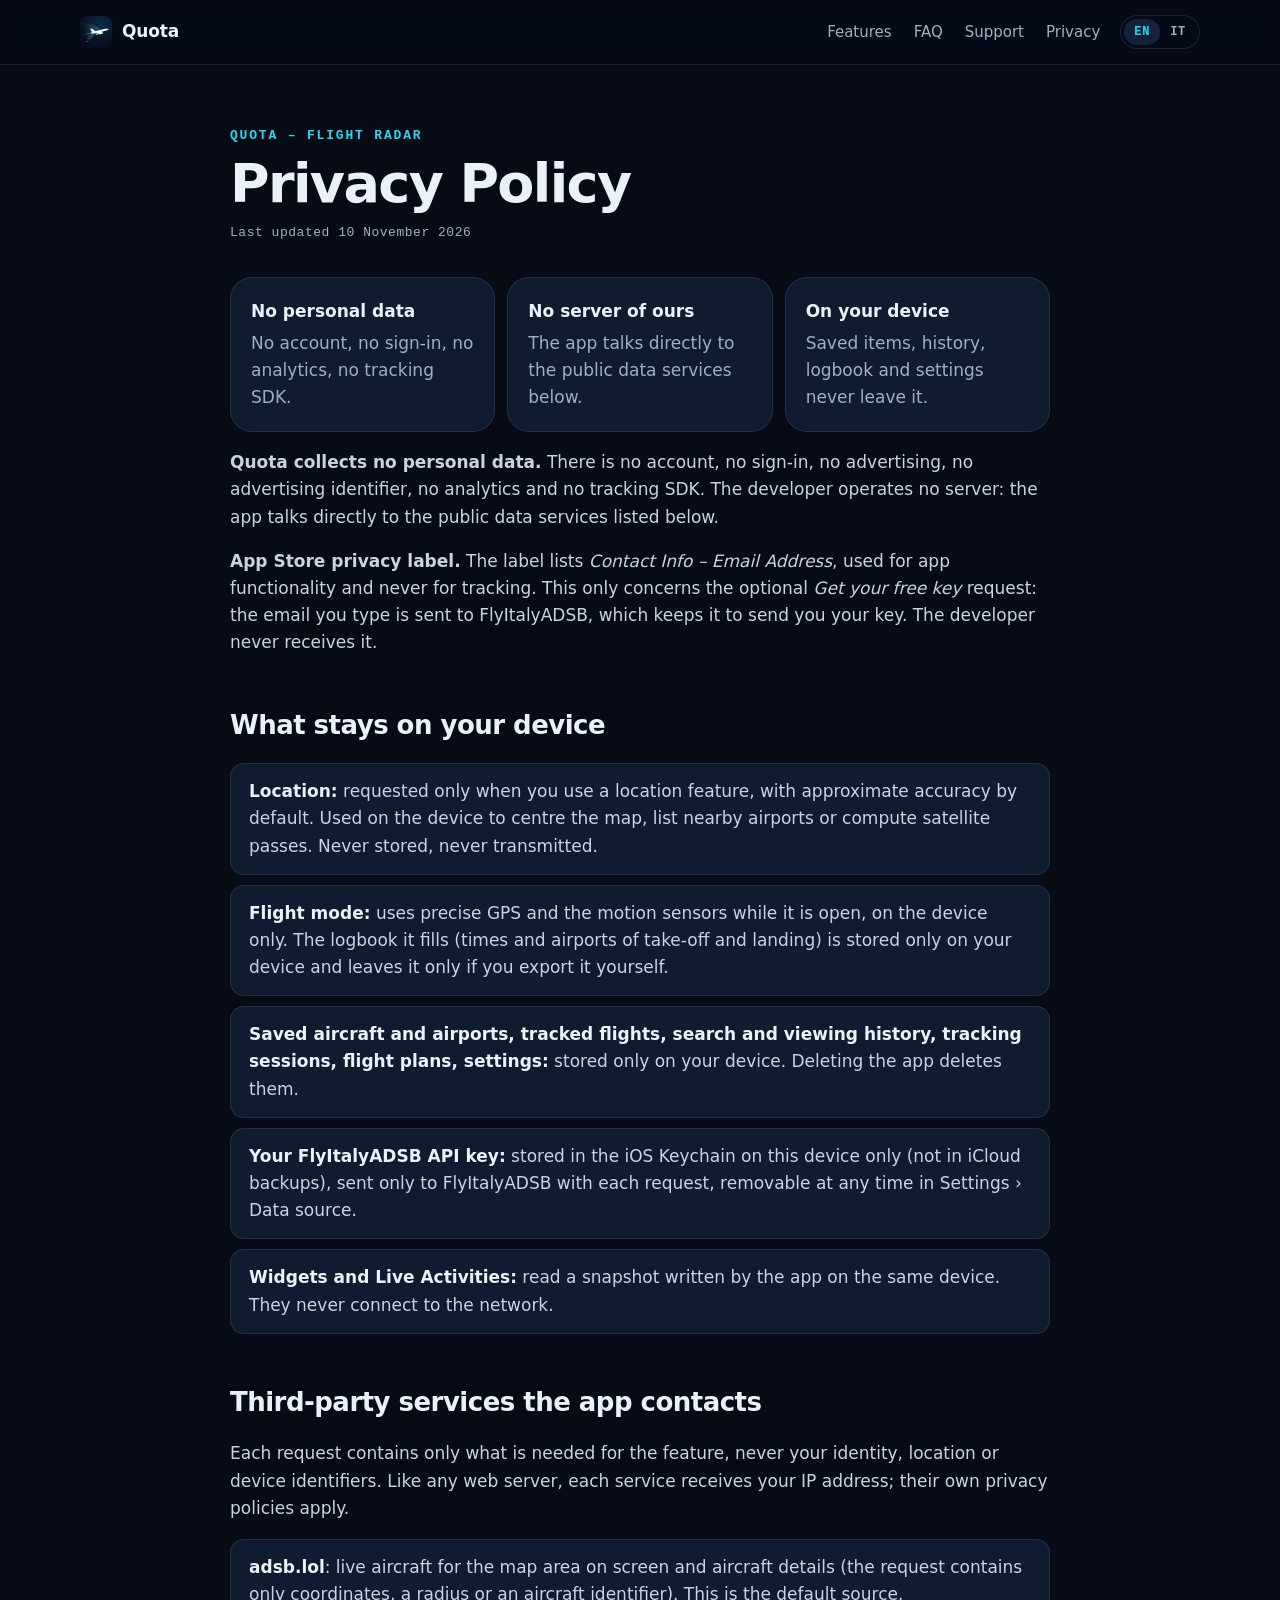
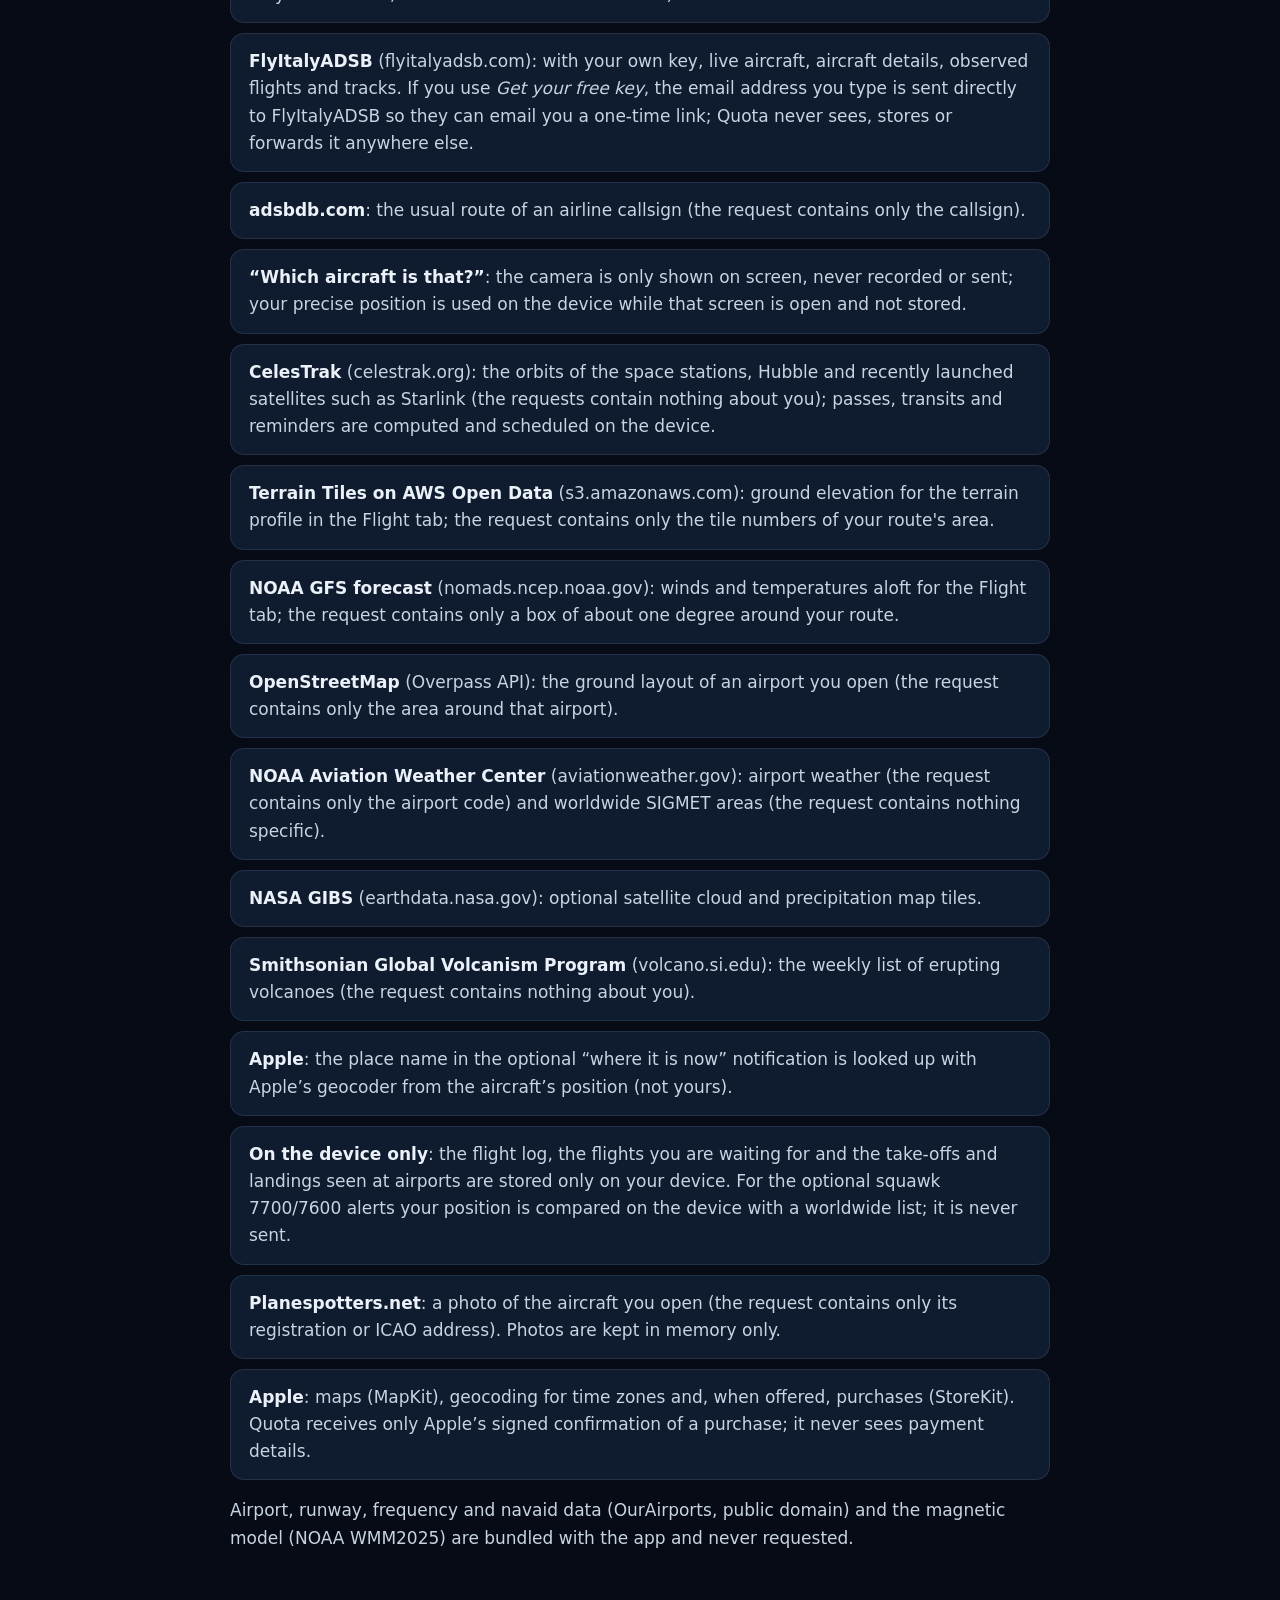
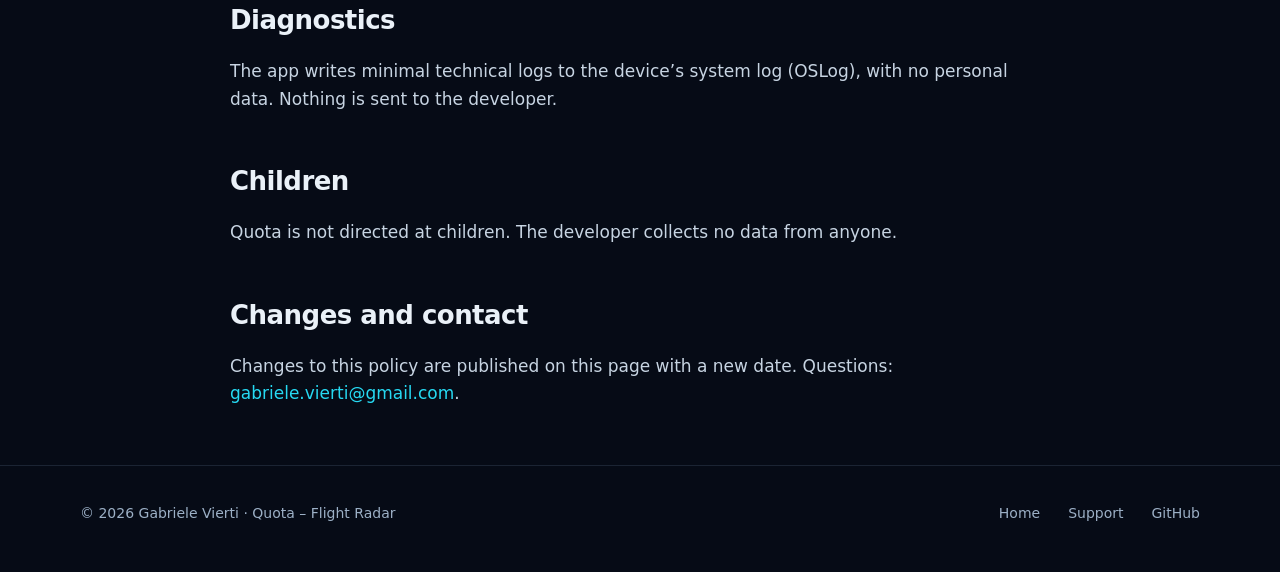
==== commit 5f95319d: "update" ====
--- a/privacy.html
+++ b/privacy.html
@@ -69,6 +69,9 @@
         <li><strong>OpenStreetMap</strong> (Overpass API): the ground layout of an airport you open (the request contains only the area around that airport).</li>
         <li><strong>NOAA Aviation Weather Center</strong> (aviationweather.gov): airport weather (the request contains only the airport code) and worldwide SIGMET areas (the request contains nothing specific).</li>
         <li><strong>NASA GIBS</strong> (earthdata.nasa.gov): optional satellite cloud and precipitation map tiles.</li>
+        <li><strong>Smithsonian Global Volcanism Program</strong> (volcano.si.edu): the weekly list of erupting volcanoes (the request contains nothing about you).</li>
+        <li><strong>Apple</strong>: the place name in the optional “where it is now” notification is looked up with Apple’s geocoder from the aircraft’s position (not yours).</li>
+        <li><strong>On the device only</strong>: the flight log, the flights you are waiting for and the take-offs and landings seen at airports are stored only on your device. For the optional squawk 7700/7600 alerts your position is compared on the device with a worldwide list; it is never sent.</li>
         <li><strong>Planespotters.net</strong>: a photo of the aircraft you open (the request contains only its registration or ICAO address). Photos are kept in memory only.</li>
         <li><strong>Apple</strong>: maps (MapKit), geocoding for time zones and, when offered, purchases (StoreKit). Quota receives only Apple’s signed confirmation of a purchase; it never sees payment details.</li>
       </ul>
@@ -121,6 +124,9 @@
         <li><strong>OpenStreetMap</strong> (Overpass API): la mappa a terra dell’aeroporto che apri (solo l’area intorno a quell’aeroporto).</li>
         <li><strong>NOAA Aviation Weather Center</strong> (aviationweather.gov): meteo aeroportuale (solo il codice dell’aeroporto) e aree SIGMET mondiali.</li>
         <li><strong>NASA GIBS</strong> (earthdata.nasa.gov): tessere satellitari facoltative di nuvole e precipitazioni.</li>
+        <li><strong>Smithsonian Global Volcanism Program</strong> (volcano.si.edu): l’elenco settimanale dei vulcani in eruzione (la richiesta non contiene niente su di te).</li>
+        <li><strong>Apple</strong>: il nome del luogo nella notifica facoltativa “dove si trova ora” viene cercato con il geocoder di Apple a partire dalla posizione dell’aereo (non dalla tua).</li>
+        <li><strong>Solo sul dispositivo</strong>: lo storico voli, i voli che stai aspettando e i decolli e atterraggi visti negli aeroporti restano solo sul tuo dispositivo. Per gli avvisi facoltativi squawk 7700/7600 la tua posizione viene confrontata sul dispositivo con un elenco mondiale; non viene mai inviata.</li>
         <li><strong>Planespotters.net</strong>: la foto dell’aereo che apri (solo marche o indirizzo ICAO). Le foto restano solo in memoria.</li>
         <li><strong>Apple</strong>: mappe (MapKit), geocodifica per i fusi orari e, quando offerti, acquisti (StoreKit). Quota riceve solo la conferma firmata di un acquisto; non vede mai i dati di pagamento.</li>
       </ul>
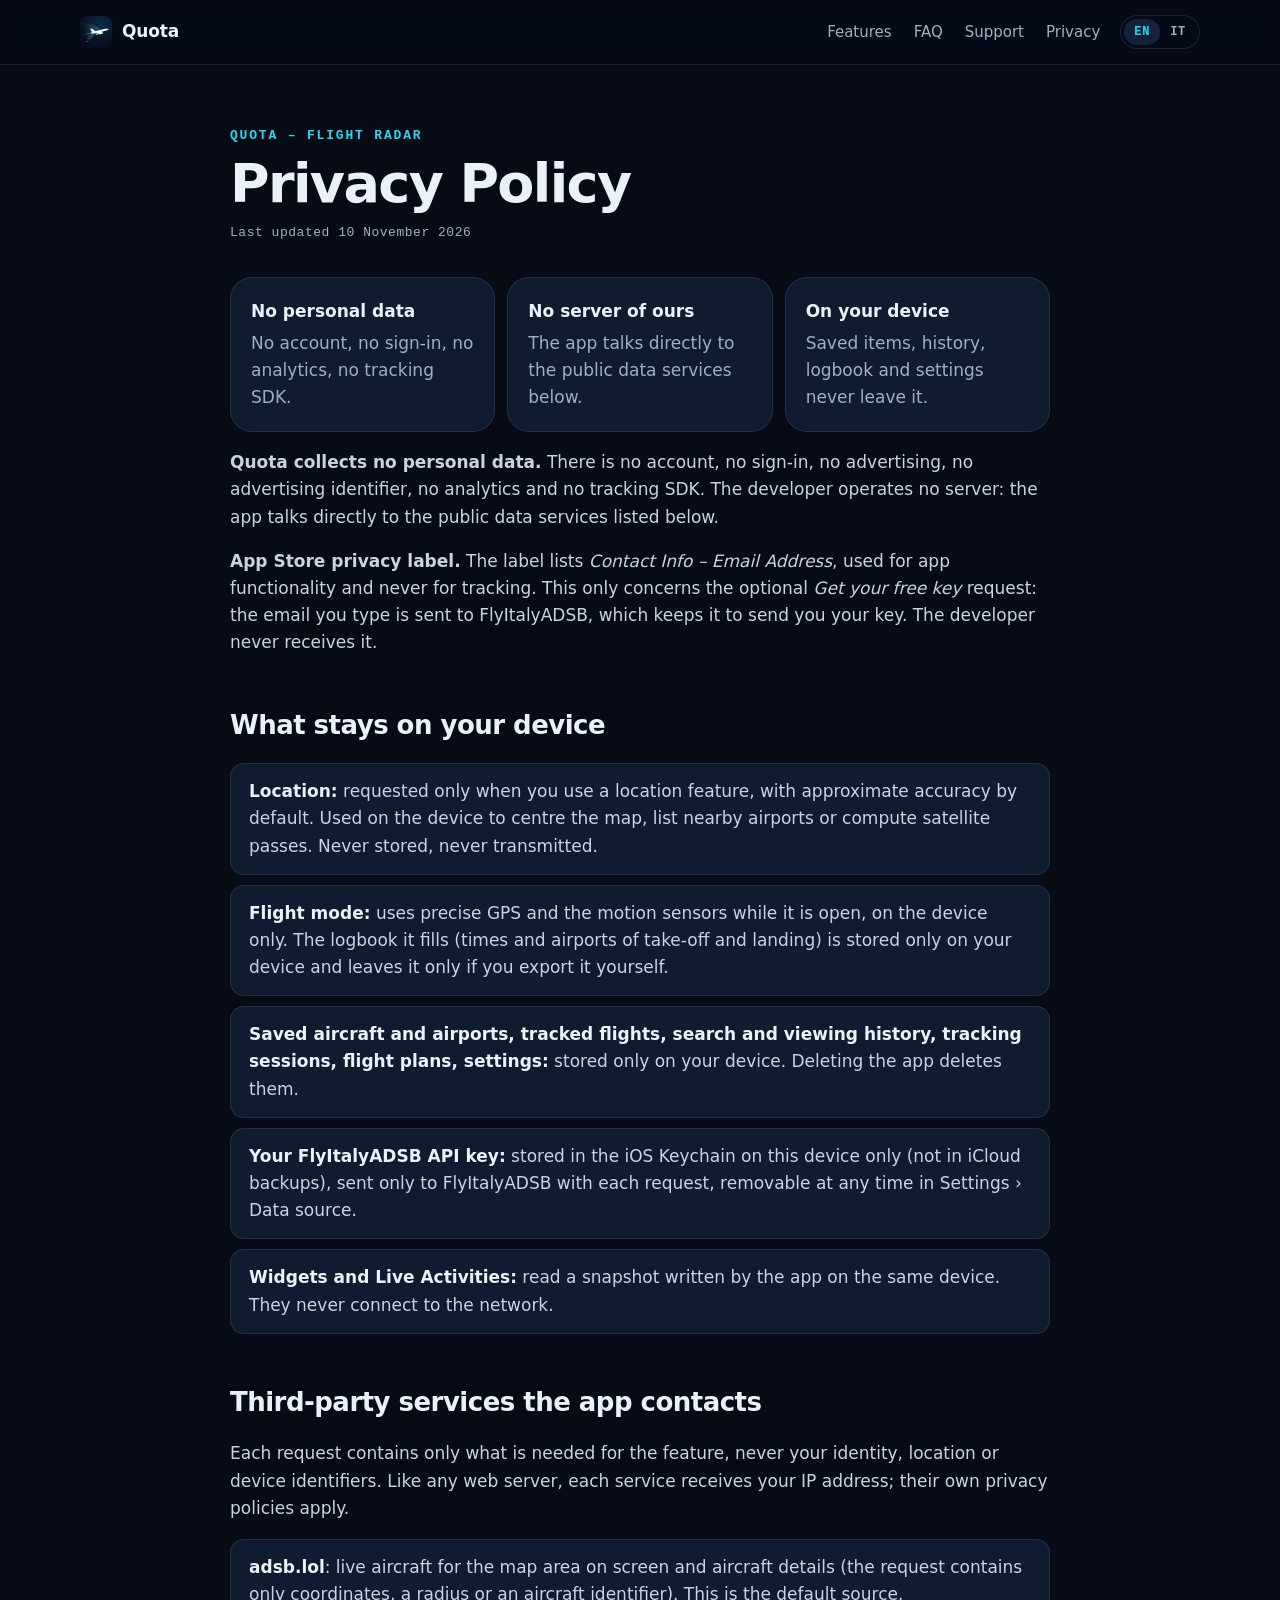
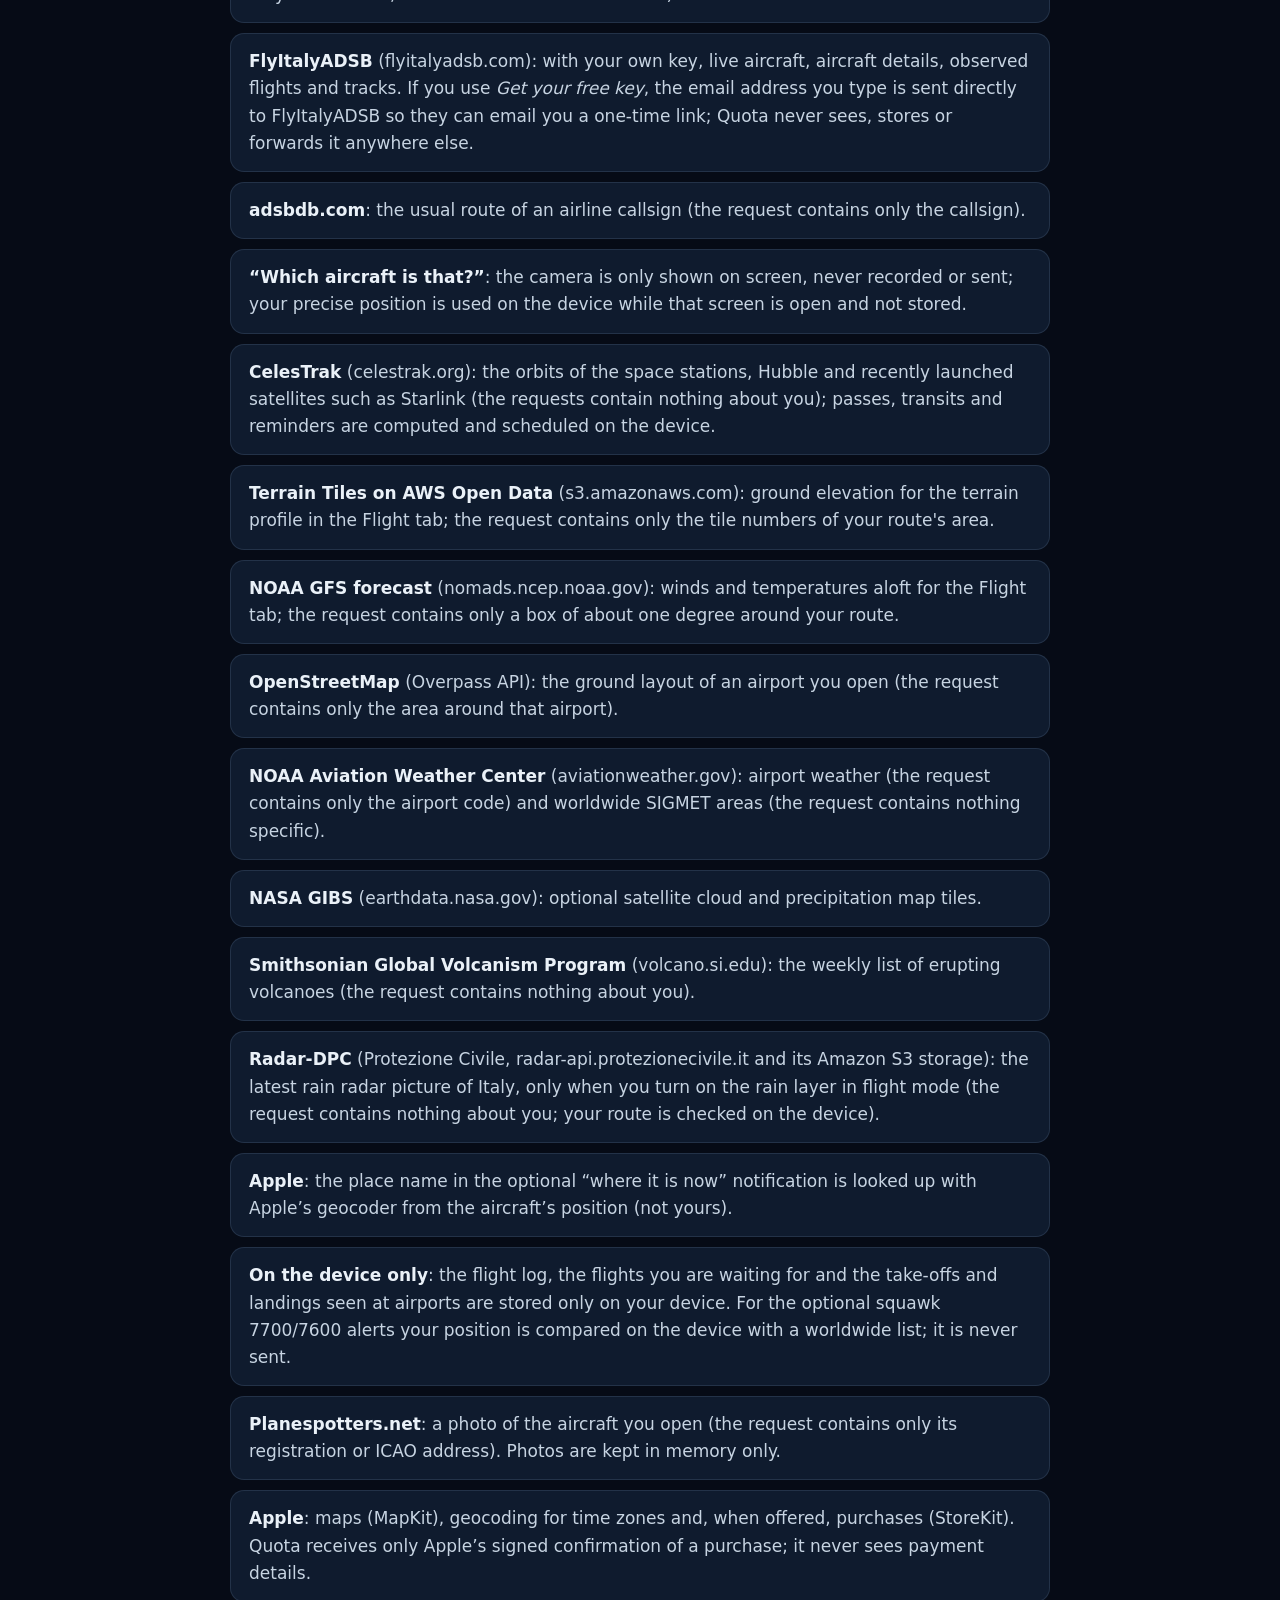
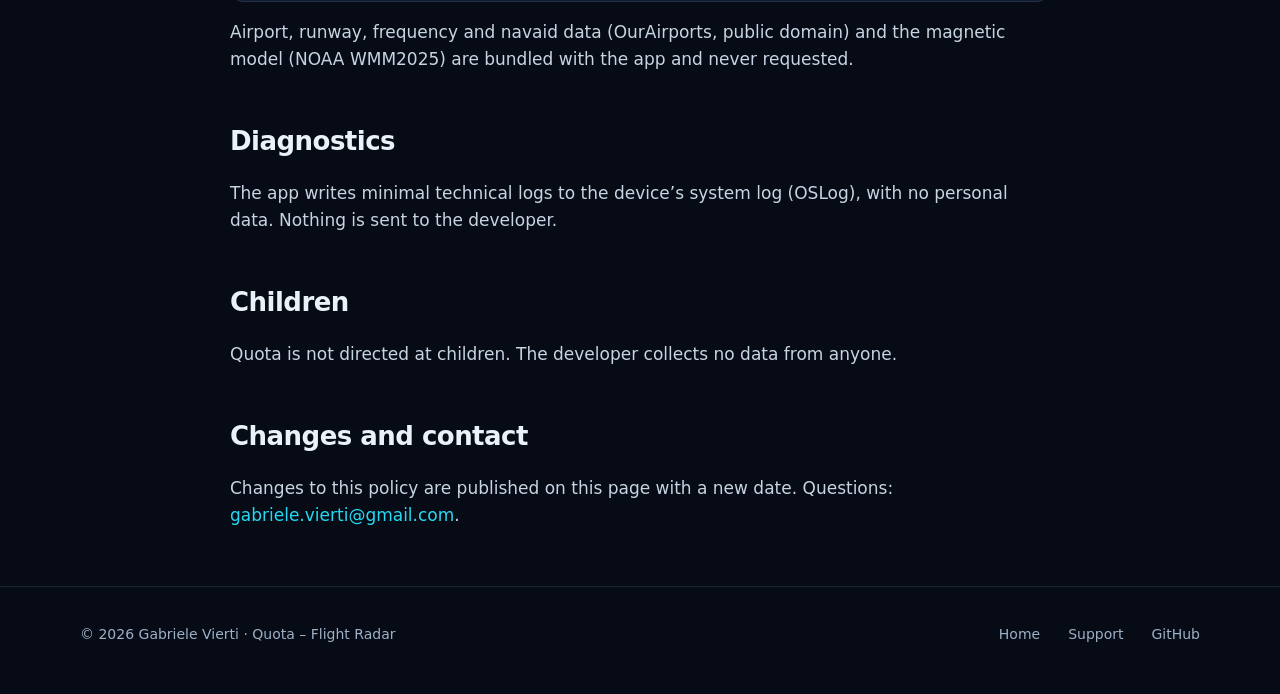
==== commit 90216d57: "update" ====
--- a/privacy.html
+++ b/privacy.html
@@ -70,6 +70,7 @@
         <li><strong>NOAA Aviation Weather Center</strong> (aviationweather.gov): airport weather (the request contains only the airport code) and worldwide SIGMET areas (the request contains nothing specific).</li>
         <li><strong>NASA GIBS</strong> (earthdata.nasa.gov): optional satellite cloud and precipitation map tiles.</li>
         <li><strong>Smithsonian Global Volcanism Program</strong> (volcano.si.edu): the weekly list of erupting volcanoes (the request contains nothing about you).</li>
+        <li><strong>Radar-DPC</strong> (Protezione Civile, radar-api.protezionecivile.it and its Amazon S3 storage): the latest rain radar picture of Italy, only when you turn on the rain layer in flight mode (the request contains nothing about you; your route is checked on the device).</li>
         <li><strong>Apple</strong>: the place name in the optional “where it is now” notification is looked up with Apple’s geocoder from the aircraft’s position (not yours).</li>
         <li><strong>On the device only</strong>: the flight log, the flights you are waiting for and the take-offs and landings seen at airports are stored only on your device. For the optional squawk 7700/7600 alerts your position is compared on the device with a worldwide list; it is never sent.</li>
         <li><strong>Planespotters.net</strong>: a photo of the aircraft you open (the request contains only its registration or ICAO address). Photos are kept in memory only.</li>
@@ -125,6 +126,7 @@
         <li><strong>NOAA Aviation Weather Center</strong> (aviationweather.gov): meteo aeroportuale (solo il codice dell’aeroporto) e aree SIGMET mondiali.</li>
         <li><strong>NASA GIBS</strong> (earthdata.nasa.gov): tessere satellitari facoltative di nuvole e precipitazioni.</li>
         <li><strong>Smithsonian Global Volcanism Program</strong> (volcano.si.edu): l’elenco settimanale dei vulcani in eruzione (la richiesta non contiene niente su di te).</li>
+        <li><strong>Radar-DPC</strong> (Protezione Civile, radar-api.protezionecivile.it e il suo archivio Amazon S3): l’ultima immagine del radar pioggia sull’Italia, solo se attivi il livello pioggia in modalità volo (la richiesta non contiene niente su di te; la rotta viene controllata sul dispositivo).</li>
         <li><strong>Apple</strong>: il nome del luogo nella notifica facoltativa “dove si trova ora” viene cercato con il geocoder di Apple a partire dalla posizione dell’aereo (non dalla tua).</li>
         <li><strong>Solo sul dispositivo</strong>: lo storico voli, i voli che stai aspettando e i decolli e atterraggi visti negli aeroporti restano solo sul tuo dispositivo. Per gli avvisi facoltativi squawk 7700/7600 la tua posizione viene confrontata sul dispositivo con un elenco mondiale; non viene mai inviata.</li>
         <li><strong>Planespotters.net</strong>: la foto dell’aereo che apri (solo marche o indirizzo ICAO). Le foto restano solo in memoria.</li>
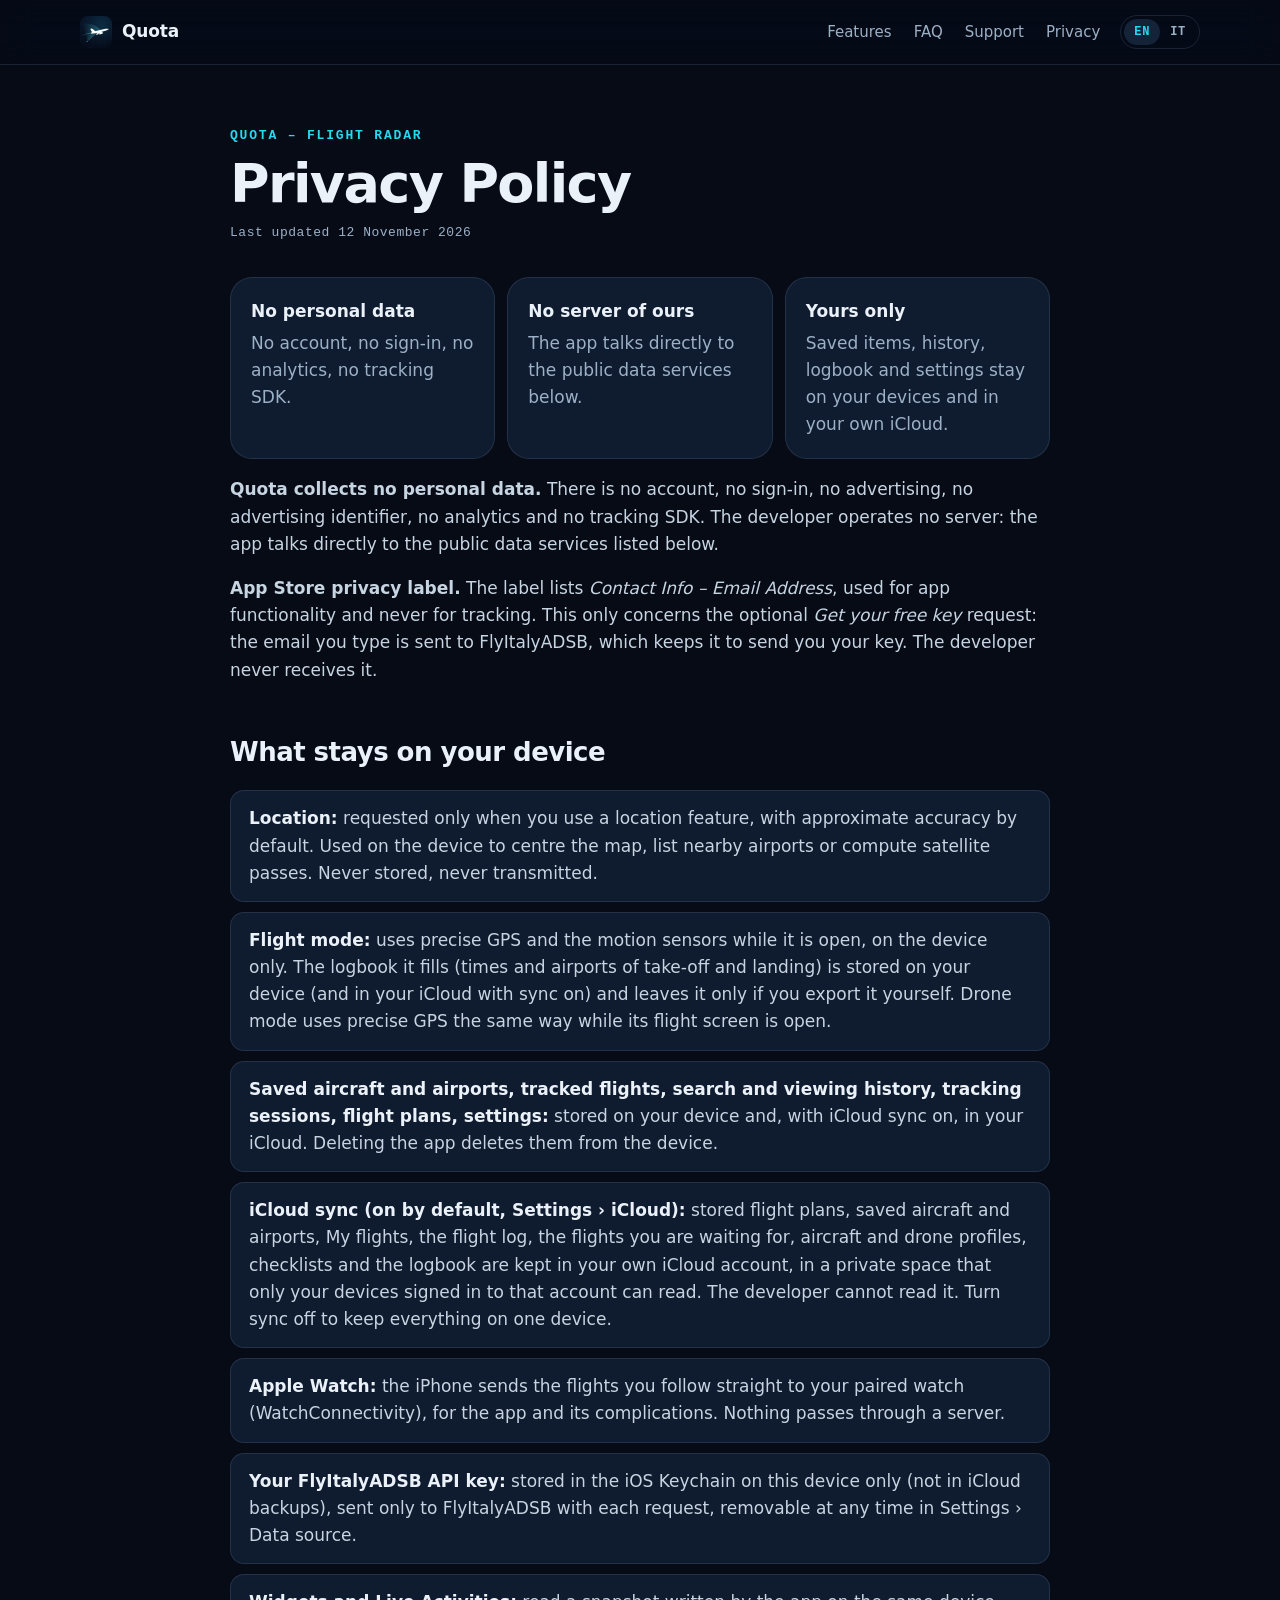
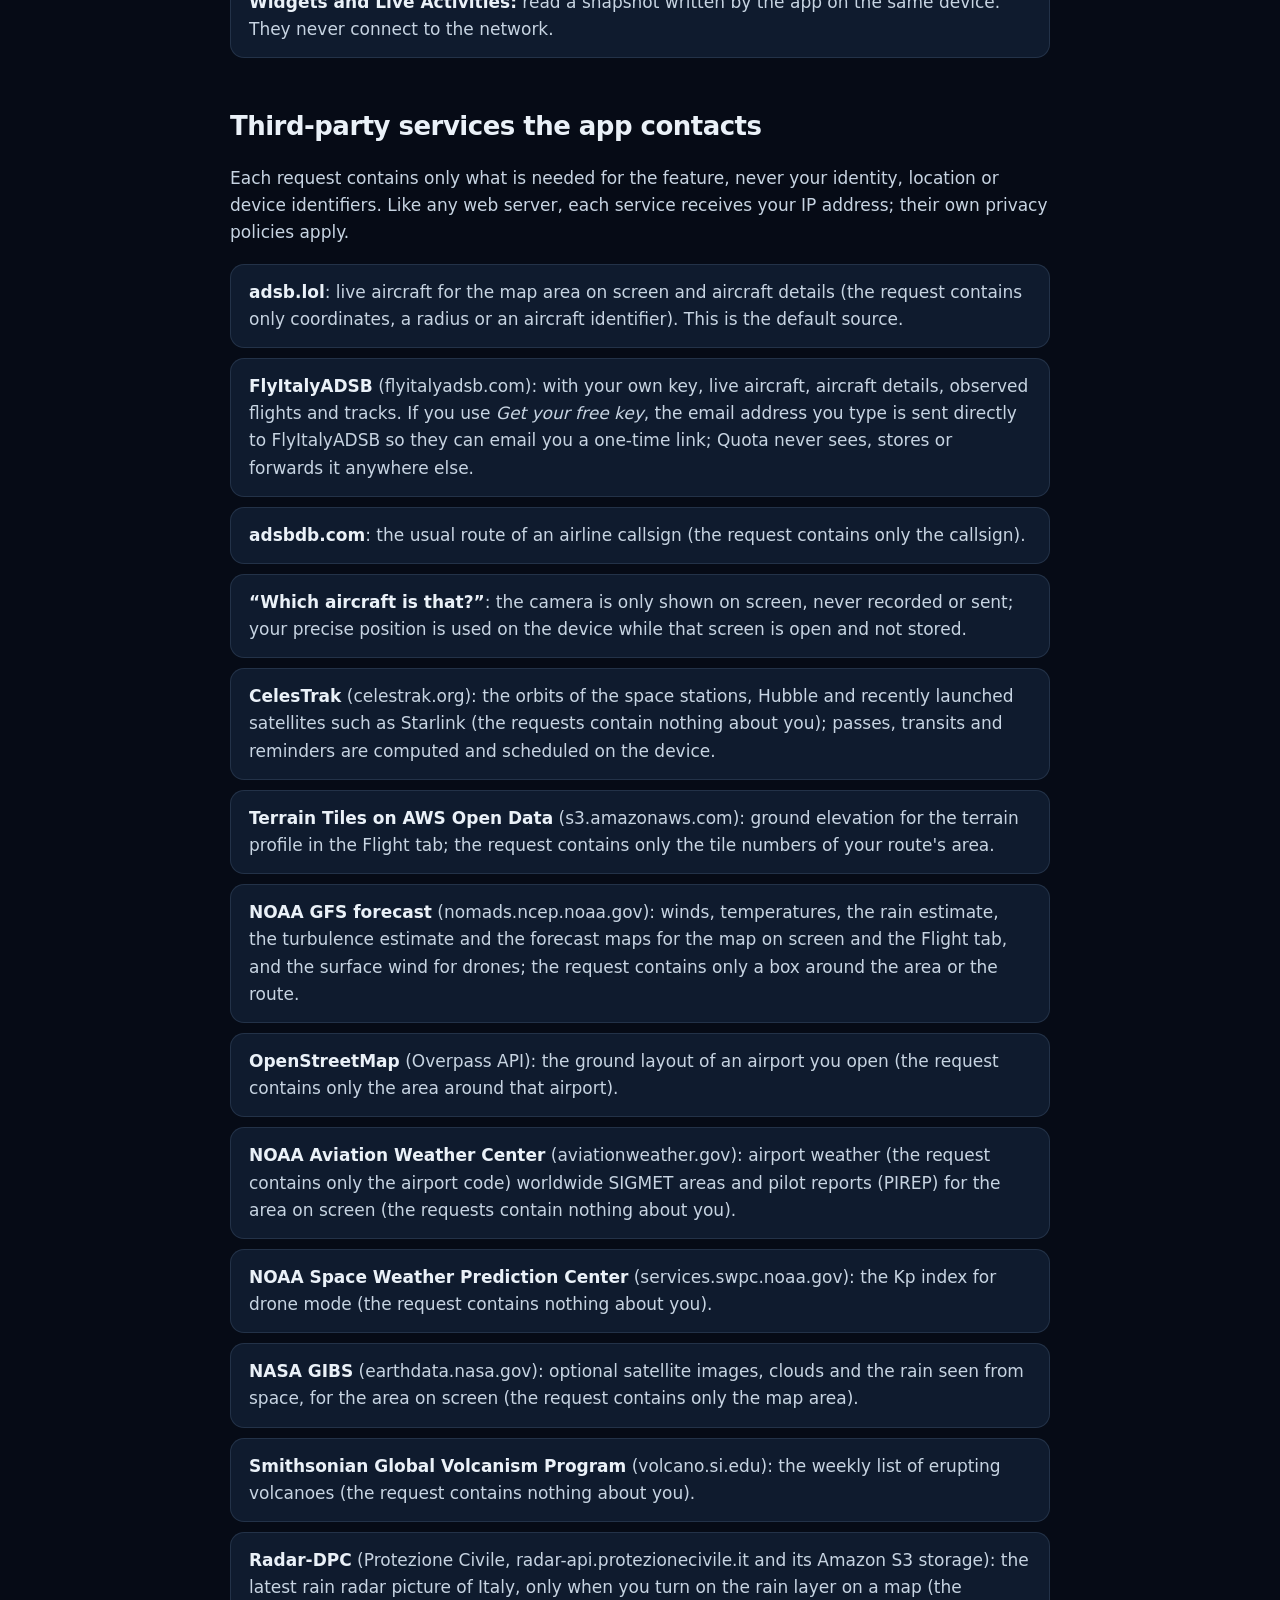
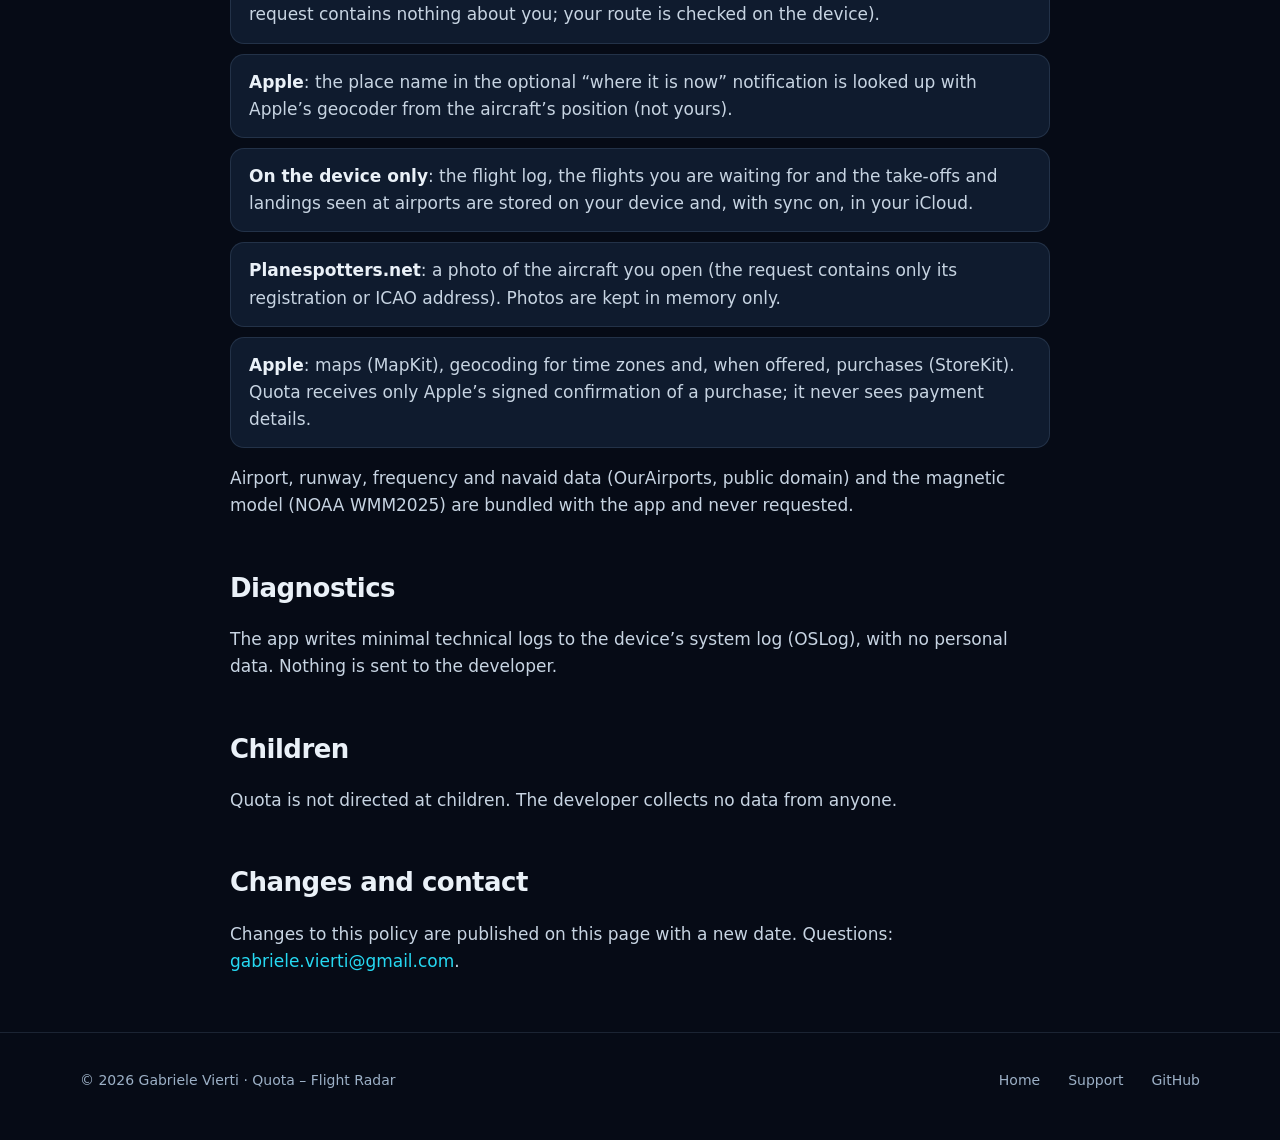
==== commit 91db2eb7: "update" ====
--- a/privacy.html
+++ b/privacy.html
@@ -36,12 +36,12 @@
     <div lang="en">
       <div class="eyebrow">Quota – Flight Radar</div>
       <h1>Privacy Policy</h1>
-      <div class="meta">Last updated 10 November 2026</div>
+      <div class="meta">Last updated 12 November 2026</div>
 
       <div class="highlights">
         <div class="card"><b>No personal data</b><span style="color:var(--muted)">No account, no sign-in, no analytics, no tracking SDK.</span></div>
         <div class="card"><b>No server of ours</b><span style="color:var(--muted)">The app talks directly to the public data services below.</span></div>
-        <div class="card"><b>On your device</b><span style="color:var(--muted)">Saved items, history, logbook and settings never leave it.</span></div>
+        <div class="card"><b>Yours only</b><span style="color:var(--muted)">Saved items, history, logbook and settings stay on your devices and in your own iCloud.</span></div>
       </div>
 
       <p><strong>Quota collects no personal data.</strong> There is no account, no sign-in, no advertising, no advertising identifier, no analytics and no tracking SDK. The developer operates no server: the app talks directly to the public data services listed below.</p>
@@ -50,8 +50,10 @@
       <h2>What stays on your device</h2>
       <ul>
         <li><strong>Location:</strong> requested only when you use a location feature, with approximate accuracy by default. Used on the device to centre the map, list nearby airports or compute satellite passes. Never stored, never transmitted.</li>
-        <li><strong>Flight mode:</strong> uses precise GPS and the motion sensors while it is open, on the device only. The logbook it fills (times and airports of take-off and landing) is stored only on your device and leaves it only if you export it yourself.</li>
-        <li><strong>Saved aircraft and airports, tracked flights, search and viewing history, tracking sessions, flight plans, settings:</strong> stored only on your device. Deleting the app deletes them.</li>
+        <li><strong>Flight mode:</strong> uses precise GPS and the motion sensors while it is open, on the device only. The logbook it fills (times and airports of take-off and landing) is stored on your device (and in your iCloud with sync on) and leaves it only if you export it yourself. Drone mode uses precise GPS the same way while its flight screen is open.</li>
+        <li><strong>Saved aircraft and airports, tracked flights, search and viewing history, tracking sessions, flight plans, settings:</strong> stored on your device and, with iCloud sync on, in your iCloud. Deleting the app deletes them from the device.</li>
+        <li><strong>iCloud sync (on by default, Settings › iCloud):</strong> stored flight plans, saved aircraft and airports, My flights, the flight log, the flights you are waiting for, aircraft and drone profiles, checklists and the logbook are kept in your own iCloud account, in a private space that only your devices signed in to that account can read. The developer cannot read it. Turn sync off to keep everything on one device.</li>
+        <li><strong>Apple Watch:</strong> the iPhone sends the flights you follow straight to your paired watch (WatchConnectivity), for the app and its complications. Nothing passes through a server.</li>
         <li><strong>Your FlyItalyADSB API key:</strong> stored in the iOS Keychain on this device only (not in iCloud backups), sent only to FlyItalyADSB with each request, removable at any time in Settings › Data source.</li>
         <li><strong>Widgets and Live Activities:</strong> read a snapshot written by the app on the same device. They never connect to the network.</li>
       </ul>
@@ -65,14 +67,15 @@
         <li><strong>“Which aircraft is that?”</strong>: the camera is only shown on screen, never recorded or sent; your precise position is used on the device while that screen is open and not stored.</li>
         <li><strong>CelesTrak</strong> (celestrak.org): the orbits of the space stations, Hubble and recently launched satellites such as Starlink (the requests contain nothing about you); passes, transits and reminders are computed and scheduled on the device.</li>
         <li><strong>Terrain Tiles on AWS Open Data</strong> (s3.amazonaws.com): ground elevation for the terrain profile in the Flight tab; the request contains only the tile numbers of your route's area.</li>
-        <li><strong>NOAA GFS forecast</strong> (nomads.ncep.noaa.gov): winds and temperatures aloft for the Flight tab; the request contains only a box of about one degree around your route.</li>
+        <li><strong>NOAA GFS forecast</strong> (nomads.ncep.noaa.gov): winds, temperatures, the rain estimate, the turbulence estimate and the forecast maps for the map on screen and the Flight tab, and the surface wind for drones; the request contains only a box around the area or the route.</li>
         <li><strong>OpenStreetMap</strong> (Overpass API): the ground layout of an airport you open (the request contains only the area around that airport).</li>
-        <li><strong>NOAA Aviation Weather Center</strong> (aviationweather.gov): airport weather (the request contains only the airport code) and worldwide SIGMET areas (the request contains nothing specific).</li>
-        <li><strong>NASA GIBS</strong> (earthdata.nasa.gov): optional satellite cloud and precipitation map tiles.</li>
+        <li><strong>NOAA Aviation Weather Center</strong> (aviationweather.gov): airport weather (the request contains only the airport code) worldwide SIGMET areas and pilot reports (PIREP) for the area on screen (the requests contain nothing about you).</li>
+        <li><strong>NOAA Space Weather Prediction Center</strong> (services.swpc.noaa.gov): the Kp index for drone mode (the request contains nothing about you).</li>
+        <li><strong>NASA GIBS</strong> (earthdata.nasa.gov): optional satellite images, clouds and the rain seen from space, for the area on screen (the request contains only the map area).</li>
         <li><strong>Smithsonian Global Volcanism Program</strong> (volcano.si.edu): the weekly list of erupting volcanoes (the request contains nothing about you).</li>
-        <li><strong>Radar-DPC</strong> (Protezione Civile, radar-api.protezionecivile.it and its Amazon S3 storage): the latest rain radar picture of Italy, only when you turn on the rain layer in flight mode (the request contains nothing about you; your route is checked on the device).</li>
+        <li><strong>Radar-DPC</strong> (Protezione Civile, radar-api.protezionecivile.it and its Amazon S3 storage): the latest rain radar picture of Italy, only when you turn on the rain layer on a map (the request contains nothing about you; your route is checked on the device).</li>
         <li><strong>Apple</strong>: the place name in the optional “where it is now” notification is looked up with Apple’s geocoder from the aircraft’s position (not yours).</li>
-        <li><strong>On the device only</strong>: the flight log, the flights you are waiting for and the take-offs and landings seen at airports are stored only on your device. For the optional squawk 7700/7600 alerts your position is compared on the device with a worldwide list; it is never sent.</li>
+        <li><strong>On the device only</strong>: the flight log, the flights you are waiting for and the take-offs and landings seen at airports are stored on your device and, with sync on, in your iCloud.</li>
         <li><strong>Planespotters.net</strong>: a photo of the aircraft you open (the request contains only its registration or ICAO address). Photos are kept in memory only.</li>
         <li><strong>Apple</strong>: maps (MapKit), geocoding for time zones and, when offered, purchases (StoreKit). Quota receives only Apple’s signed confirmation of a purchase; it never sees payment details.</li>
       </ul>
@@ -92,12 +95,12 @@
     <div lang="it">
       <div class="eyebrow">Quota – Flight Radar</div>
       <h1>Informativa sulla privacy</h1>
-      <div class="meta">Ultimo aggiornamento: 10 novembre 2026</div>
+      <div class="meta">Ultimo aggiornamento: 12 novembre 2026</div>
 
       <div class="highlights">
         <div class="card"><b>Nessun dato personale</b><span style="color:var(--muted)">Nessun account, nessun accesso, nessuna analisi d'uso, nessun tracciamento.</span></div>
         <div class="card"><b>Nessun server nostro</b><span style="color:var(--muted)">L'app parla direttamente con i servizi pubblici elencati sotto.</span></div>
-        <div class="card"><b>Sul tuo dispositivo</b><span style="color:var(--muted)">Elementi salvati, cronologia, libretto e impostazioni non lo lasciano mai.</span></div>
+        <div class="card"><b>Solo tuoi</b><span style="color:var(--muted)">Elementi salvati, cronologia, libretto e impostazioni restano sui tuoi dispositivi e nel tuo iCloud.</span></div>
       </div>
 
       <p><strong>Quota non raccoglie dati personali.</strong> Nessun account, nessun accesso, nessuna pubblicità, nessun identificatore pubblicitario, nessuna analisi d’uso, nessun SDK di tracciamento. Lo sviluppatore non gestisce alcun server: l’app parla direttamente con i servizi pubblici elencati sotto.</p>
@@ -106,8 +109,10 @@
       <h2>Cosa resta sul tuo dispositivo</h2>
       <ul>
         <li><strong>Posizione:</strong> richiesta solo quando usi una funzione di localizzazione, con precisione approssimativa di default. Usata sul dispositivo per centrare la mappa, elencare gli aeroporti vicini o calcolare i passaggi dei satelliti. Mai salvata, mai trasmessa.</li>
-        <li><strong>Modalità volo:</strong> usa il GPS preciso e i sensori di movimento mentre è aperta, solo sul dispositivo. Il libretto che compila (orari e aeroporti di decollo e atterraggio) resta solo sul tuo dispositivo e lo lascia solo se lo esporti tu.</li>
-        <li><strong>Aerei e aeroporti salvati, voli seguiti, cronologia di ricerca e visualizzazione, sessioni di tracciamento, piani di volo, impostazioni:</strong> solo sul tuo dispositivo. Eliminando l’app si eliminano.</li>
+        <li><strong>Modalità volo:</strong> usa il GPS preciso e i sensori di movimento mentre è aperta, solo sul dispositivo. Il libretto che compila (orari e aeroporti di decollo e atterraggio) resta sul tuo dispositivo (e nel tuo iCloud con la sincronizzazione attiva) e lo lascia solo se lo esporti tu. La modalità drone usa il GPS preciso allo stesso modo mentre è aperta la sua schermata di volo.</li>
+        <li><strong>Aerei e aeroporti salvati, voli seguiti, cronologia di ricerca e visualizzazione, sessioni di tracciamento, piani di volo, impostazioni:</strong> sul tuo dispositivo e, con la sincronizzazione iCloud attiva, nel tuo iCloud. Eliminando l’app si eliminano dal dispositivo.</li>
+        <li><strong>Sincronizzazione iCloud (attiva di default, Impostazioni › iCloud):</strong> piani di volo memorizzati, aerei e aeroporti salvati, I miei voli, lo storico voli, i voli che aspetti, i profili di aerei e droni, le checklist e il libretto sono conservati nel tuo account iCloud, in uno spazio privato che solo i tuoi dispositivi collegati a quell’account possono leggere. Lo sviluppatore non può leggerlo. Disattiva la sincronizzazione per tenere tutto su un solo dispositivo.</li>
+        <li><strong>Apple Watch:</strong> l’iPhone invia i voli che segui direttamente all’orologio abbinato (WatchConnectivity), per l’app e le complicazioni. Niente passa da un server.</li>
         <li><strong>La tua chiave API FlyItalyADSB:</strong> nel Portachiavi iOS solo su questo dispositivo (non nei backup iCloud), inviata solo a FlyItalyADSB, rimovibile in Impostazioni › Fonte dati.</li>
         <li><strong>Widget e Live Activity:</strong> leggono una fotografia scritta dall’app sullo stesso dispositivo. Non si collegano mai alla rete.</li>
       </ul>
@@ -121,14 +126,15 @@
         <li><strong>“Che aereo è quello?”</strong>: la fotocamera è solo mostrata sullo schermo, mai registrata né inviata; la tua posizione precisa è usata sul dispositivo mentre la schermata è aperta e non viene salvata.</li>
         <li><strong>CelesTrak</strong> (celestrak.org): le orbite delle stazioni spaziali, di Hubble e dei satelliti lanciati di recente come gli Starlink (le richieste non contengono niente su di te); passaggi, transiti e promemoria sono calcolati e programmati sul dispositivo.</li>
         <li><strong>Terrain Tiles su AWS Open Data</strong> (s3.amazonaws.com): l’altezza del terreno per il profilo nella scheda Volo; la richiesta contiene solo i numeri delle tessere dell’area della rotta.</li>
-        <li><strong>Previsioni NOAA GFS</strong> (nomads.ncep.noaa.gov): venti e temperature in quota per la scheda Volo; la richiesta contiene solo un riquadro di circa un grado attorno alla rotta.</li>
+        <li><strong>Previsioni NOAA GFS</strong> (nomads.ncep.noaa.gov): venti, temperature, stima della pioggia e della turbolenza e mappe di previsione per la mappa visibile e la scheda Volo, e il vento al suolo per i droni; la richiesta contiene solo un riquadro attorno all’area o alla rotta.</li>
         <li><strong>OpenStreetMap</strong> (Overpass API): la mappa a terra dell’aeroporto che apri (solo l’area intorno a quell’aeroporto).</li>
-        <li><strong>NOAA Aviation Weather Center</strong> (aviationweather.gov): meteo aeroportuale (solo il codice dell’aeroporto) e aree SIGMET mondiali.</li>
-        <li><strong>NASA GIBS</strong> (earthdata.nasa.gov): tessere satellitari facoltative di nuvole e precipitazioni.</li>
+        <li><strong>NOAA Aviation Weather Center</strong> (aviationweather.gov): meteo aeroportuale (solo il codice dell’aeroporto) aree SIGMET mondiali e rapporti dei piloti (PIREP) per l’area visibile (le richieste non contengono niente su di te).</li>
+        <li><strong>NOAA Space Weather Prediction Center</strong> (services.swpc.noaa.gov): l’indice Kp per la modalità drone (la richiesta non contiene niente su di te).</li>
+        <li><strong>NASA GIBS</strong> (earthdata.nasa.gov): immagini satellitari facoltative, nuvole e pioggia vista dallo spazio, per l’area visibile (la richiesta contiene solo l’area della mappa).</li>
         <li><strong>Smithsonian Global Volcanism Program</strong> (volcano.si.edu): l’elenco settimanale dei vulcani in eruzione (la richiesta non contiene niente su di te).</li>
-        <li><strong>Radar-DPC</strong> (Protezione Civile, radar-api.protezionecivile.it e il suo archivio Amazon S3): l’ultima immagine del radar pioggia sull’Italia, solo se attivi il livello pioggia in modalità volo (la richiesta non contiene niente su di te; la rotta viene controllata sul dispositivo).</li>
+        <li><strong>Radar-DPC</strong> (Protezione Civile, radar-api.protezionecivile.it e il suo archivio Amazon S3): l’ultima immagine del radar pioggia sull’Italia, solo se attivi il livello pioggia su una mappa (la richiesta non contiene niente su di te; la rotta viene controllata sul dispositivo).</li>
         <li><strong>Apple</strong>: il nome del luogo nella notifica facoltativa “dove si trova ora” viene cercato con il geocoder di Apple a partire dalla posizione dell’aereo (non dalla tua).</li>
-        <li><strong>Solo sul dispositivo</strong>: lo storico voli, i voli che stai aspettando e i decolli e atterraggi visti negli aeroporti restano solo sul tuo dispositivo. Per gli avvisi facoltativi squawk 7700/7600 la tua posizione viene confrontata sul dispositivo con un elenco mondiale; non viene mai inviata.</li>
+        <li><strong>Solo sul dispositivo</strong>: lo storico voli, i voli che stai aspettando e i decolli e atterraggi visti negli aeroporti restano sul tuo dispositivo e, con la sincronizzazione attiva, nel tuo iCloud.</li>
         <li><strong>Planespotters.net</strong>: la foto dell’aereo che apri (solo marche o indirizzo ICAO). Le foto restano solo in memoria.</li>
         <li><strong>Apple</strong>: mappe (MapKit), geocodifica per i fusi orari e, quando offerti, acquisti (StoreKit). Quota riceve solo la conferma firmata di un acquisto; non vede mai i dati di pagamento.</li>
       </ul>
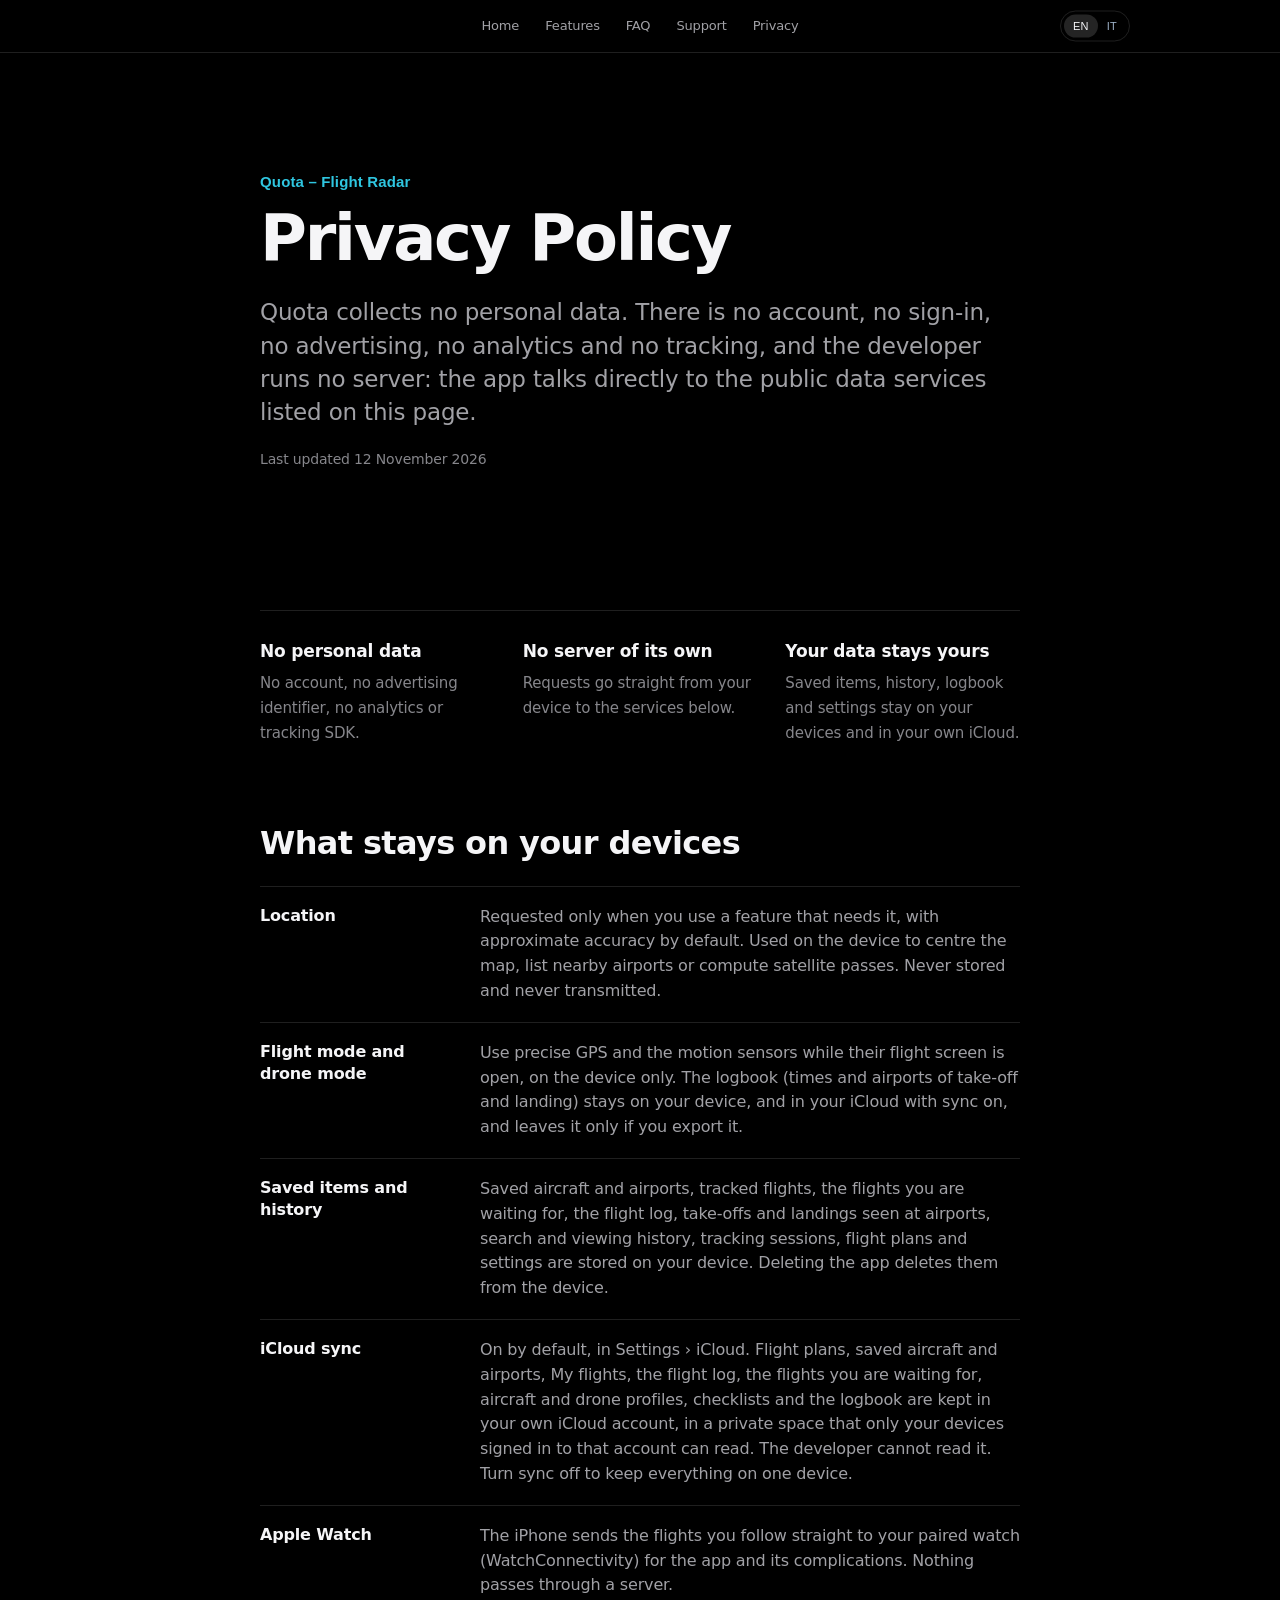
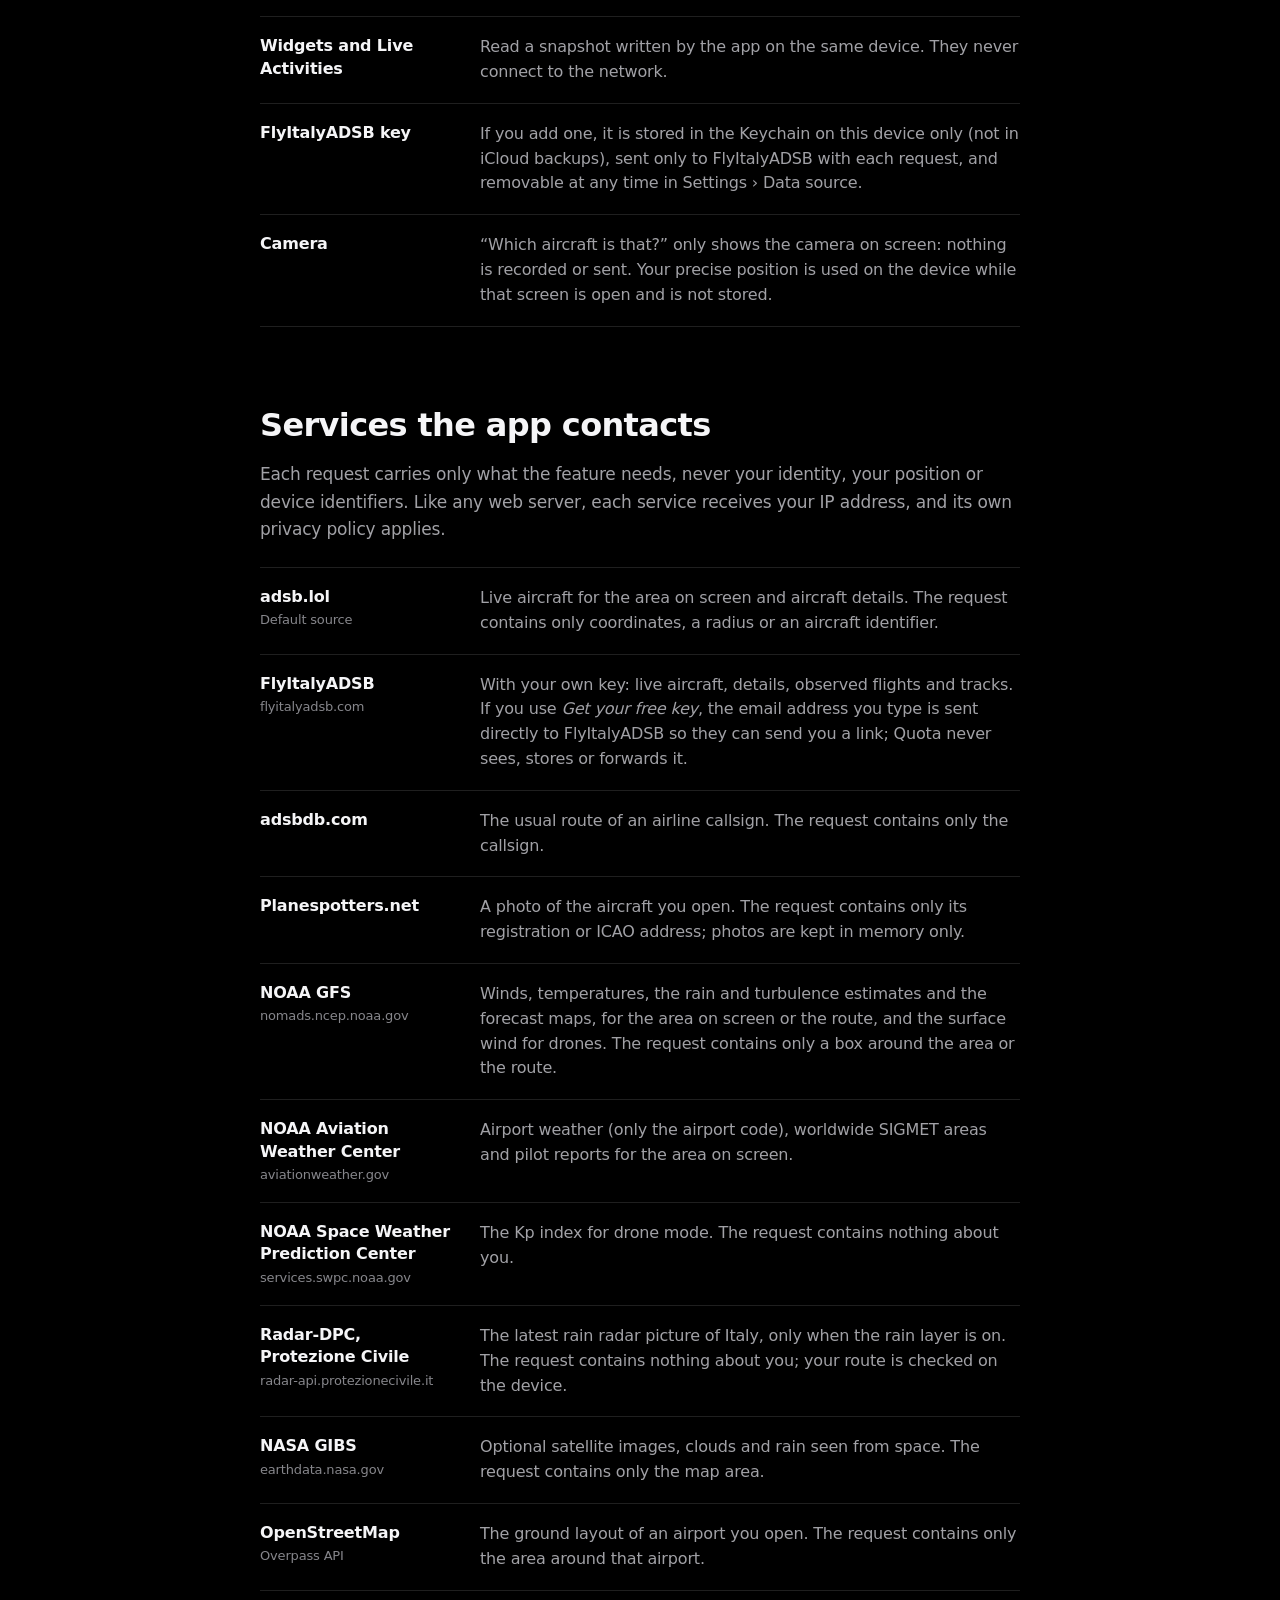
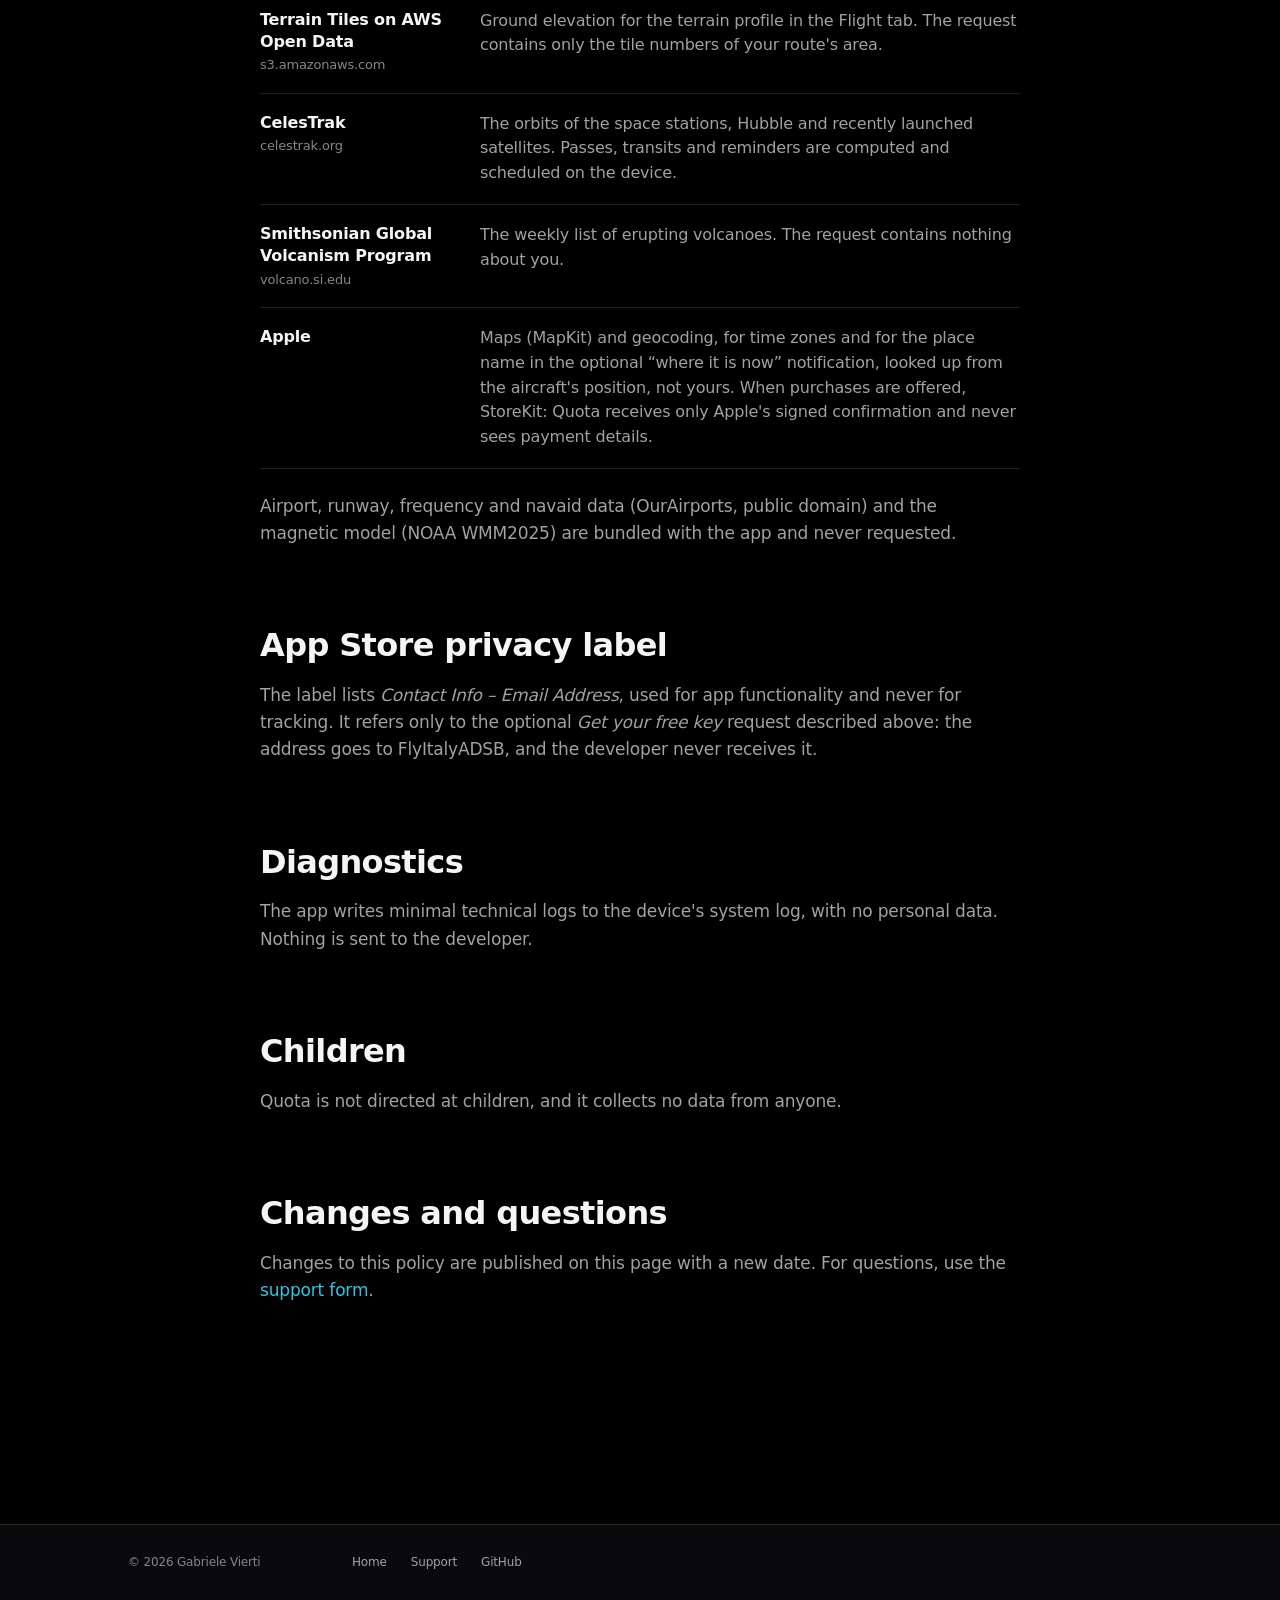
==== commit dc1e76d6: "update" ====
--- a/privacy.html
+++ b/privacy.html
@@ -3,24 +3,26 @@
 <head>
 <meta charset="utf-8">
 <meta name="viewport" content="width=device-width, initial-scale=1">
-<title>Quota – Flight Radar · Privacy Policy</title>
-<meta name="description" content="Quota collects no personal data: no account, no analytics, no tracking.">
-<meta name="theme-color" content="#060b16">
+<title>Privacy Policy · Quota – Flight Radar</title>
+<meta name="description" content="Quota collects no personal data: no account, no analytics, no tracking, no server of its own.">
+<meta name="theme-color" content="#000000">
 <link rel="icon" href="favicon.png">
 <link rel="apple-touch-icon" href="apple-touch-icon.png">
+<script>document.documentElement.classList.add("js")</script>
 <link rel="stylesheet" href="style.css">
+<link rel="stylesheet" href="home.css">
 <script src="app.js" defer></script>
 </head>
-<body>
+<body class="home policy-page">
 
 <header class="top">
   <div class="wrap">
-    <a class="brand" href="index.html"><img src="icon.png" alt="">Quota</a>
     <nav aria-label="Sections">
+      <a href="index.html"><span lang="en">Home</span><span lang="it">Home</span></a>
       <a href="index.html#features"><span lang="en">Features</span><span lang="it">Funzioni</span></a>
       <a href="index.html#faq">FAQ</a>
       <a href="index.html#support"><span lang="en">Support</span><span lang="it">Supporto</span></a>
-      <a href="privacy.html">Privacy</a>
+      <a href="privacy.html" aria-current="page">Privacy</a>
     </nav>
     <div class="langs" role="group" aria-label="Language">
       <button type="button" data-set="en">EN</button>
@@ -29,136 +31,190 @@
   </div>
 </header>
 
-<main class="doc">
+<main class="policy">
+
+  <!-- English -->
+  <div lang="en">
+    <section class="policy-hero">
+      <div class="wrap narrow">
+        <p class="eyebrow">Quota – Flight Radar</p>
+        <h1>Privacy Policy</h1>
+        <p class="lead">Quota collects no personal data. There is no account, no sign-in, no advertising, no analytics and no tracking, and the developer runs no server: the app talks directly to the public data services listed on this page.</p>
+        <p class="date">Last updated 12 November 2026</p>
+      </div>
+    </section>
+
+    <section class="wrap narrow">
+      <ul class="summary">
+        <li><b>No personal data</b><span>No account, no advertising identifier, no analytics or tracking SDK.</span></li>
+        <li><b>No server of its own</b><span>Requests go straight from your device to the services below.</span></li>
+        <li><b>Your data stays yours</b><span>Saved items, history, logbook and settings stay on your devices and in your own iCloud.</span></li>
+      </ul>
+
+      <h2>What stays on your devices</h2>
+      <dl class="rows">
+        <dt>Location</dt>
+        <dd>Requested only when you use a feature that needs it, with approximate accuracy by default. Used on the device to centre the map, list nearby airports or compute satellite passes. Never stored and never transmitted.</dd>
+        <dt>Flight mode and drone mode</dt>
+        <dd>Use precise GPS and the motion sensors while their flight screen is open, on the device only. The logbook (times and airports of take-off and landing) stays on your device, and in your iCloud with sync on, and leaves it only if you export it.</dd>
+        <dt>Saved items and history</dt>
+        <dd>Saved aircraft and airports, tracked flights, the flights you are waiting for, the flight log, take-offs and landings seen at airports, search and viewing history, tracking sessions, flight plans and settings are stored on your device. Deleting the app deletes them from the device.</dd>
+        <dt>iCloud sync</dt>
+        <dd>On by default, in Settings › iCloud. Flight plans, saved aircraft and airports, My flights, the flight log, the flights you are waiting for, aircraft and drone profiles, checklists and the logbook are kept in your own iCloud account, in a private space that only your devices signed in to that account can read. The developer cannot read it. Turn sync off to keep everything on one device.</dd>
+        <dt>Apple Watch</dt>
+        <dd>The iPhone sends the flights you follow straight to your paired watch (WatchConnectivity) for the app and its complications. Nothing passes through a server.</dd>
+        <dt>Widgets and Live Activities</dt>
+        <dd>Read a snapshot written by the app on the same device. They never connect to the network.</dd>
+        <dt>FlyItalyADSB key</dt>
+        <dd>If you add one, it is stored in the Keychain on this device only (not in iCloud backups), sent only to FlyItalyADSB with each request, and removable at any time in Settings › Data source.</dd>
+        <dt>Camera</dt>
+        <dd>“Which aircraft is that?” only shows the camera on screen: nothing is recorded or sent. Your precise position is used on the device while that screen is open and is not stored.</dd>
+      </dl>
+
+      <h2>Services the app contacts</h2>
+      <p>Each request carries only what the feature needs, never your identity, your position or device identifiers. Like any web server, each service receives your IP address, and its own privacy policy applies.</p>
+      <dl class="rows">
+        <dt>adsb.lol<small>Default source</small></dt>
+        <dd>Live aircraft for the area on screen and aircraft details. The request contains only coordinates, a radius or an aircraft identifier.</dd>
+        <dt>FlyItalyADSB<small>flyitalyadsb.com</small></dt>
+        <dd>With your own key: live aircraft, details, observed flights and tracks. If you use <em>Get your free key</em>, the email address you type is sent directly to FlyItalyADSB so they can send you a link; Quota never sees, stores or forwards it.</dd>
+        <dt>adsbdb.com</dt>
+        <dd>The usual route of an airline callsign. The request contains only the callsign.</dd>
+        <dt>Planespotters.net</dt>
+        <dd>A photo of the aircraft you open. The request contains only its registration or ICAO address; photos are kept in memory only.</dd>
+        <dt>NOAA GFS<small>nomads.ncep.noaa.gov</small></dt>
+        <dd>Winds, temperatures, the rain and turbulence estimates and the forecast maps, for the area on screen or the route, and the surface wind for drones. The request contains only a box around the area or the route.</dd>
+        <dt>NOAA Aviation Weather Center<small>aviationweather.gov</small></dt>
+        <dd>Airport weather (only the airport code), worldwide SIGMET areas and pilot reports for the area on screen.</dd>
+        <dt>NOAA Space Weather Prediction Center<small>services.swpc.noaa.gov</small></dt>
+        <dd>The Kp index for drone mode. The request contains nothing about you.</dd>
+        <dt>Radar-DPC, Protezione Civile<small>radar-api.protezionecivile.it</small></dt>
+        <dd>The latest rain radar picture of Italy, only when the rain layer is on. The request contains nothing about you; your route is checked on the device.</dd>
+        <dt>NASA GIBS<small>earthdata.nasa.gov</small></dt>
+        <dd>Optional satellite images, clouds and rain seen from space. The request contains only the map area.</dd>
+        <dt>OpenStreetMap<small>Overpass API</small></dt>
+        <dd>The ground layout of an airport you open. The request contains only the area around that airport.</dd>
+        <dt>Terrain Tiles on AWS Open Data<small>s3.amazonaws.com</small></dt>
+        <dd>Ground elevation for the terrain profile in the Flight tab. The request contains only the tile numbers of your route's area.</dd>
+        <dt>CelesTrak<small>celestrak.org</small></dt>
+        <dd>The orbits of the space stations, Hubble and recently launched satellites. Passes, transits and reminders are computed and scheduled on the device.</dd>
+        <dt>Smithsonian Global Volcanism Program<small>volcano.si.edu</small></dt>
+        <dd>The weekly list of erupting volcanoes. The request contains nothing about you.</dd>
+        <dt>Apple</dt>
+        <dd>Maps (MapKit) and geocoding, for time zones and for the place name in the optional “where it is now” notification, looked up from the aircraft's position, not yours. When purchases are offered, StoreKit: Quota receives only Apple's signed confirmation and never sees payment details.</dd>
+      </dl>
+      <p>Airport, runway, frequency and navaid data (OurAirports, public domain) and the magnetic model (NOAA WMM2025) are bundled with the app and never requested.</p>
+
+      <h2>App Store privacy label</h2>
+      <p>The label lists <em>Contact Info – Email Address</em>, used for app functionality and never for tracking. It refers only to the optional <em>Get your free key</em> request described above: the address goes to FlyItalyADSB, and the developer never receives it.</p>
+
+      <h2>Diagnostics</h2>
+      <p>The app writes minimal technical logs to the device's system log, with no personal data. Nothing is sent to the developer.</p>
+
+      <h2>Children</h2>
+      <p>Quota is not directed at children, and it collects no data from anyone.</p>
+
+      <h2>Changes and questions</h2>
+      <p>Changes to this policy are published on this page with a new date. For questions, use the <a href="index.html#support">support form</a>.</p>
+    </section>
+  </div>
+
+  <!-- Italiano -->
+  <div lang="it">
+    <section class="policy-hero">
+      <div class="wrap narrow">
+        <p class="eyebrow">Quota – Flight Radar</p>
+        <h1>Informativa sulla privacy</h1>
+        <p class="lead">Quota non raccoglie dati personali. Nessun account, nessun accesso, nessuna pubblicità, nessuna analisi d'uso e nessun tracciamento, e lo sviluppatore non gestisce alcun server: l'app parla direttamente con i servizi pubblici elencati in questa pagina.</p>
+        <p class="date">Ultimo aggiornamento: 12 novembre 2026</p>
+      </div>
+    </section>
+
+    <section class="wrap narrow">
+      <ul class="summary">
+        <li><b>Nessun dato personale</b><span>Nessun account, nessun identificatore pubblicitario, nessun SDK di analisi o tracciamento.</span></li>
+        <li><b>Nessun server proprio</b><span>Le richieste vanno direttamente dal tuo dispositivo ai servizi elencati sotto.</span></li>
+        <li><b>I tuoi dati restano tuoi</b><span>Salvati, cronologia, libretto e impostazioni restano sui tuoi dispositivi e nel tuo iCloud.</span></li>
+      </ul>
+
+      <h2>Cosa resta sui tuoi dispositivi</h2>
+      <dl class="rows">
+        <dt>Posizione</dt>
+        <dd>Richiesta solo quando usi una funzione che ne ha bisogno, con precisione approssimativa di default. Usata sul dispositivo per centrare la mappa, elencare gli aeroporti vicini o calcolare i passaggi dei satelliti. Mai salvata e mai trasmessa.</dd>
+        <dt>Modalità volo e modalità drone</dt>
+        <dd>Usano il GPS preciso e i sensori di movimento mentre è aperta la loro schermata di volo, solo sul dispositivo. Il libretto (orari e aeroporti di decollo e atterraggio) resta sul tuo dispositivo, e nel tuo iCloud con la sincronizzazione attiva, e lo lascia solo se lo esporti tu.</dd>
+        <dt>Salvati e cronologia</dt>
+        <dd>Aerei e aeroporti salvati, voli seguiti, voli che aspetti, storico voli, decolli e atterraggi visti negli aeroporti, cronologia di ricerca e visualizzazione, sessioni di tracciamento, piani di volo e impostazioni restano sul tuo dispositivo. Eliminando l'app si eliminano dal dispositivo.</dd>
+        <dt>Sincronizzazione iCloud</dt>
+        <dd>Attiva di default, in Impostazioni › iCloud. Piani di volo, aerei e aeroporti salvati, I miei voli, lo storico voli, i voli che aspetti, i profili di aerei e droni, le checklist e il libretto sono conservati nel tuo account iCloud, in uno spazio privato che solo i tuoi dispositivi collegati a quell'account possono leggere. Lo sviluppatore non può leggerlo. Disattiva la sincronizzazione per tenere tutto su un solo dispositivo.</dd>
+        <dt>Apple Watch</dt>
+        <dd>L'iPhone invia i voli che segui direttamente all'orologio abbinato (WatchConnectivity), per l'app e le complicazioni. Niente passa da un server.</dd>
+        <dt>Widget e Live Activity</dt>
+        <dd>Leggono una fotografia scritta dall'app sullo stesso dispositivo. Non si collegano mai alla rete.</dd>
+        <dt>Chiave FlyItalyADSB</dt>
+        <dd>Se ne aggiungi una, è conservata nel Portachiavi solo su questo dispositivo (non nei backup iCloud), inviata solo a FlyItalyADSB a ogni richiesta e rimovibile in qualsiasi momento in Impostazioni › Fonte dati.</dd>
+        <dt>Fotocamera</dt>
+        <dd>“Che aereo è quello?” mostra la fotocamera solo sullo schermo: niente viene registrato o inviato. La tua posizione precisa è usata sul dispositivo mentre la schermata è aperta e non viene salvata.</dd>
+      </dl>
+
+      <h2>Servizi contattati dall'app</h2>
+      <p>Ogni richiesta contiene solo ciò che serve alla funzione, mai la tua identità, la tua posizione o identificatori del dispositivo. Come ogni server web, ciascun servizio riceve il tuo indirizzo IP, e vale la sua informativa.</p>
+      <dl class="rows">
+        <dt>adsb.lol<small>Fonte predefinita</small></dt>
+        <dd>Aerei in diretta per l'area visibile e dettagli degli aerei. La richiesta contiene solo coordinate, un raggio o un identificativo dell'aereo.</dd>
+        <dt>FlyItalyADSB<small>flyitalyadsb.com</small></dt>
+        <dd>Con la tua chiave: aerei in diretta, dettagli, voli osservati e tracce. Se usi <em>Ottieni la tua chiave gratuita</em>, l'email che digiti viene inviata direttamente a FlyItalyADSB per ricevere un link; Quota non la vede, non la salva e non la inoltra.</dd>
+        <dt>adsbdb.com</dt>
+        <dd>La rotta abituale di un nominativo di linea. La richiesta contiene solo il nominativo.</dd>
+        <dt>Planespotters.net</dt>
+        <dd>La foto dell'aereo che apri. La richiesta contiene solo marche o indirizzo ICAO; le foto restano solo in memoria.</dd>
+        <dt>NOAA GFS<small>nomads.ncep.noaa.gov</small></dt>
+        <dd>Venti, temperature, stime di pioggia e turbolenza e mappe di previsione, per l'area visibile o la rotta, e il vento al suolo per i droni. La richiesta contiene solo un riquadro attorno all'area o alla rotta.</dd>
+        <dt>NOAA Aviation Weather Center<small>aviationweather.gov</small></dt>
+        <dd>Meteo aeroportuale (solo il codice dell'aeroporto), aree SIGMET mondiali e rapporti dei piloti per l'area visibile.</dd>
+        <dt>NOAA Space Weather Prediction Center<small>services.swpc.noaa.gov</small></dt>
+        <dd>L'indice Kp per la modalità drone. La richiesta non contiene niente su di te.</dd>
+        <dt>Radar-DPC, Protezione Civile<small>radar-api.protezionecivile.it</small></dt>
+        <dd>L'ultima immagine del radar pioggia sull'Italia, solo con il livello pioggia attivo. La richiesta non contiene niente su di te; la rotta viene controllata sul dispositivo.</dd>
+        <dt>NASA GIBS<small>earthdata.nasa.gov</small></dt>
+        <dd>Immagini satellitari facoltative, nuvole e pioggia vista dallo spazio. La richiesta contiene solo l'area della mappa.</dd>
+        <dt>OpenStreetMap<small>Overpass API</small></dt>
+        <dd>La mappa a terra dell'aeroporto che apri. La richiesta contiene solo l'area intorno a quell'aeroporto.</dd>
+        <dt>Terrain Tiles su AWS Open Data<small>s3.amazonaws.com</small></dt>
+        <dd>L'altezza del terreno per il profilo nella scheda Volo. La richiesta contiene solo i numeri delle tessere dell'area della rotta.</dd>
+        <dt>CelesTrak<small>celestrak.org</small></dt>
+        <dd>Le orbite delle stazioni spaziali, di Hubble e dei satelliti lanciati di recente. Passaggi, transiti e promemoria sono calcolati e programmati sul dispositivo.</dd>
+        <dt>Smithsonian Global Volcanism Program<small>volcano.si.edu</small></dt>
+        <dd>L'elenco settimanale dei vulcani in eruzione. La richiesta non contiene niente su di te.</dd>
+        <dt>Apple</dt>
+        <dd>Mappe (MapKit) e geocodifica, per i fusi orari e per il nome del luogo nella notifica facoltativa “dove si trova ora”, cercato dalla posizione dell'aereo, non dalla tua. Quando sono offerti acquisti, StoreKit: Quota riceve solo la conferma firmata di Apple e non vede mai i dati di pagamento.</dd>
+      </dl>
+      <p>Dati di aeroporti, piste, frequenze e radioassistenze (OurAirports, pubblico dominio) e il modello magnetico (NOAA WMM2025) sono inclusi nell'app e mai richiesti.</p>
+
+      <h2>Etichetta privacy dell'App Store</h2>
+      <p>L'etichetta indica <em>Informazioni di contatto – Indirizzo email</em>, usato per il funzionamento dell'app e mai per il tracciamento. Riguarda solo la richiesta facoltativa <em>Ottieni la tua chiave gratuita</em> descritta sopra: l'indirizzo va a FlyItalyADSB e lo sviluppatore non lo riceve mai.</p>
+
+      <h2>Diagnostica</h2>
+      <p>L'app scrive log tecnici minimi nel registro di sistema del dispositivo, senza dati personali. Nulla viene inviato allo sviluppatore.</p>
+
+      <h2>Minori</h2>
+      <p>Quota non è rivolta ai minori e non raccoglie dati da nessuno.</p>
+
+      <h2>Modifiche e domande</h2>
+      <p>Le modifiche a questa informativa sono pubblicate in questa pagina con una nuova data. Per domande, usa il <a href="index.html#support">modulo di supporto</a>.</p>
+    </section>
+  </div>
+
+</main>
+
+<footer class="foot">
   <div class="wrap">
-
-    <!-- English -->
-    <div lang="en">
-      <div class="eyebrow">Quota – Flight Radar</div>
-      <h1>Privacy Policy</h1>
-      <div class="meta">Last updated 12 November 2026</div>
-
-      <div class="highlights">
-        <div class="card"><b>No personal data</b><span style="color:var(--muted)">No account, no sign-in, no analytics, no tracking SDK.</span></div>
-        <div class="card"><b>No server of ours</b><span style="color:var(--muted)">The app talks directly to the public data services below.</span></div>
-        <div class="card"><b>Yours only</b><span style="color:var(--muted)">Saved items, history, logbook and settings stay on your devices and in your own iCloud.</span></div>
-      </div>
-
-      <p><strong>Quota collects no personal data.</strong> There is no account, no sign-in, no advertising, no advertising identifier, no analytics and no tracking SDK. The developer operates no server: the app talks directly to the public data services listed below.</p>
-      <p><strong>App Store privacy label.</strong> The label lists <em>Contact Info – Email Address</em>, used for app functionality and never for tracking. This only concerns the optional <em>Get your free key</em> request: the email you type is sent to FlyItalyADSB, which keeps it to send you your key. The developer never receives it.</p>
-
-      <h2>What stays on your device</h2>
-      <ul>
-        <li><strong>Location:</strong> requested only when you use a location feature, with approximate accuracy by default. Used on the device to centre the map, list nearby airports or compute satellite passes. Never stored, never transmitted.</li>
-        <li><strong>Flight mode:</strong> uses precise GPS and the motion sensors while it is open, on the device only. The logbook it fills (times and airports of take-off and landing) is stored on your device (and in your iCloud with sync on) and leaves it only if you export it yourself. Drone mode uses precise GPS the same way while its flight screen is open.</li>
-        <li><strong>Saved aircraft and airports, tracked flights, search and viewing history, tracking sessions, flight plans, settings:</strong> stored on your device and, with iCloud sync on, in your iCloud. Deleting the app deletes them from the device.</li>
-        <li><strong>iCloud sync (on by default, Settings › iCloud):</strong> stored flight plans, saved aircraft and airports, My flights, the flight log, the flights you are waiting for, aircraft and drone profiles, checklists and the logbook are kept in your own iCloud account, in a private space that only your devices signed in to that account can read. The developer cannot read it. Turn sync off to keep everything on one device.</li>
-        <li><strong>Apple Watch:</strong> the iPhone sends the flights you follow straight to your paired watch (WatchConnectivity), for the app and its complications. Nothing passes through a server.</li>
-        <li><strong>Your FlyItalyADSB API key:</strong> stored in the iOS Keychain on this device only (not in iCloud backups), sent only to FlyItalyADSB with each request, removable at any time in Settings › Data source.</li>
-        <li><strong>Widgets and Live Activities:</strong> read a snapshot written by the app on the same device. They never connect to the network.</li>
-      </ul>
-
-      <h2>Third-party services the app contacts</h2>
-      <p>Each request contains only what is needed for the feature, never your identity, location or device identifiers. Like any web server, each service receives your IP address; their own privacy policies apply.</p>
-      <ul>
-        <li><strong>adsb.lol</strong>: live aircraft for the map area on screen and aircraft details (the request contains only coordinates, a radius or an aircraft identifier). This is the default source.</li>
-        <li><strong>FlyItalyADSB</strong> (flyitalyadsb.com): with your own key, live aircraft, aircraft details, observed flights and tracks. If you use <em>Get your free key</em>, the email address you type is sent directly to FlyItalyADSB so they can email you a one-time link; Quota never sees, stores or forwards it anywhere else.</li>
-        <li><strong>adsbdb.com</strong>: the usual route of an airline callsign (the request contains only the callsign).</li>
-        <li><strong>“Which aircraft is that?”</strong>: the camera is only shown on screen, never recorded or sent; your precise position is used on the device while that screen is open and not stored.</li>
-        <li><strong>CelesTrak</strong> (celestrak.org): the orbits of the space stations, Hubble and recently launched satellites such as Starlink (the requests contain nothing about you); passes, transits and reminders are computed and scheduled on the device.</li>
-        <li><strong>Terrain Tiles on AWS Open Data</strong> (s3.amazonaws.com): ground elevation for the terrain profile in the Flight tab; the request contains only the tile numbers of your route's area.</li>
-        <li><strong>NOAA GFS forecast</strong> (nomads.ncep.noaa.gov): winds, temperatures, the rain estimate, the turbulence estimate and the forecast maps for the map on screen and the Flight tab, and the surface wind for drones; the request contains only a box around the area or the route.</li>
-        <li><strong>OpenStreetMap</strong> (Overpass API): the ground layout of an airport you open (the request contains only the area around that airport).</li>
-        <li><strong>NOAA Aviation Weather Center</strong> (aviationweather.gov): airport weather (the request contains only the airport code) worldwide SIGMET areas and pilot reports (PIREP) for the area on screen (the requests contain nothing about you).</li>
-        <li><strong>NOAA Space Weather Prediction Center</strong> (services.swpc.noaa.gov): the Kp index for drone mode (the request contains nothing about you).</li>
-        <li><strong>NASA GIBS</strong> (earthdata.nasa.gov): optional satellite images, clouds and the rain seen from space, for the area on screen (the request contains only the map area).</li>
-        <li><strong>Smithsonian Global Volcanism Program</strong> (volcano.si.edu): the weekly list of erupting volcanoes (the request contains nothing about you).</li>
-        <li><strong>Radar-DPC</strong> (Protezione Civile, radar-api.protezionecivile.it and its Amazon S3 storage): the latest rain radar picture of Italy, only when you turn on the rain layer on a map (the request contains nothing about you; your route is checked on the device).</li>
-        <li><strong>Apple</strong>: the place name in the optional “where it is now” notification is looked up with Apple’s geocoder from the aircraft’s position (not yours).</li>
-        <li><strong>On the device only</strong>: the flight log, the flights you are waiting for and the take-offs and landings seen at airports are stored on your device and, with sync on, in your iCloud.</li>
-        <li><strong>Planespotters.net</strong>: a photo of the aircraft you open (the request contains only its registration or ICAO address). Photos are kept in memory only.</li>
-        <li><strong>Apple</strong>: maps (MapKit), geocoding for time zones and, when offered, purchases (StoreKit). Quota receives only Apple’s signed confirmation of a purchase; it never sees payment details.</li>
-      </ul>
-      <p>Airport, runway, frequency and navaid data (OurAirports, public domain) and the magnetic model (NOAA WMM2025) are bundled with the app and never requested.</p>
-
-      <h2>Diagnostics</h2>
-      <p>The app writes minimal technical logs to the device’s system log (OSLog), with no personal data. Nothing is sent to the developer.</p>
-
-      <h2>Children</h2>
-      <p>Quota is not directed at children. The developer collects no data from anyone.</p>
-
-      <h2>Changes and contact</h2>
-      <p>Changes to this policy are published on this page with a new date. Questions: <a href="mailto:gabriele.vierti@gmail.com">gabriele.vierti@gmail.com</a>.</p>
+    <div class="row">
+      <span>© <span data-year>2026</span> Gabriele Vierti</span>
+      <a href="index.html"><span lang="en">Home</span><span lang="it">Home</span></a>
+      <a href="index.html#support"><span lang="en">Support</span><span lang="it">Supporto</span></a>
+      <a href="https://github.com/gabrielevierti/quota-support">GitHub</a>
     </div>
-
-    <!-- Italiano -->
-    <div lang="it">
-      <div class="eyebrow">Quota – Flight Radar</div>
-      <h1>Informativa sulla privacy</h1>
-      <div class="meta">Ultimo aggiornamento: 12 novembre 2026</div>
-
-      <div class="highlights">
-        <div class="card"><b>Nessun dato personale</b><span style="color:var(--muted)">Nessun account, nessun accesso, nessuna analisi d'uso, nessun tracciamento.</span></div>
-        <div class="card"><b>Nessun server nostro</b><span style="color:var(--muted)">L'app parla direttamente con i servizi pubblici elencati sotto.</span></div>
-        <div class="card"><b>Solo tuoi</b><span style="color:var(--muted)">Elementi salvati, cronologia, libretto e impostazioni restano sui tuoi dispositivi e nel tuo iCloud.</span></div>
-      </div>
-
-      <p><strong>Quota non raccoglie dati personali.</strong> Nessun account, nessun accesso, nessuna pubblicità, nessun identificatore pubblicitario, nessuna analisi d’uso, nessun SDK di tracciamento. Lo sviluppatore non gestisce alcun server: l’app parla direttamente con i servizi pubblici elencati sotto.</p>
-      <p><strong>Etichetta privacy dell’App Store.</strong> L’etichetta indica <em>Informazioni di contatto – Indirizzo email</em>, usato per il funzionamento dell’app e mai per il tracciamento. Riguarda solo la richiesta facoltativa <em>Ottieni la tua chiave gratuita</em>: l’email che digiti viene inviata a FlyItalyADSB, che la conserva per mandarti la chiave. Lo sviluppatore non la riceve mai.</p>
-
-      <h2>Cosa resta sul tuo dispositivo</h2>
-      <ul>
-        <li><strong>Posizione:</strong> richiesta solo quando usi una funzione di localizzazione, con precisione approssimativa di default. Usata sul dispositivo per centrare la mappa, elencare gli aeroporti vicini o calcolare i passaggi dei satelliti. Mai salvata, mai trasmessa.</li>
-        <li><strong>Modalità volo:</strong> usa il GPS preciso e i sensori di movimento mentre è aperta, solo sul dispositivo. Il libretto che compila (orari e aeroporti di decollo e atterraggio) resta sul tuo dispositivo (e nel tuo iCloud con la sincronizzazione attiva) e lo lascia solo se lo esporti tu. La modalità drone usa il GPS preciso allo stesso modo mentre è aperta la sua schermata di volo.</li>
-        <li><strong>Aerei e aeroporti salvati, voli seguiti, cronologia di ricerca e visualizzazione, sessioni di tracciamento, piani di volo, impostazioni:</strong> sul tuo dispositivo e, con la sincronizzazione iCloud attiva, nel tuo iCloud. Eliminando l’app si eliminano dal dispositivo.</li>
-        <li><strong>Sincronizzazione iCloud (attiva di default, Impostazioni › iCloud):</strong> piani di volo memorizzati, aerei e aeroporti salvati, I miei voli, lo storico voli, i voli che aspetti, i profili di aerei e droni, le checklist e il libretto sono conservati nel tuo account iCloud, in uno spazio privato che solo i tuoi dispositivi collegati a quell’account possono leggere. Lo sviluppatore non può leggerlo. Disattiva la sincronizzazione per tenere tutto su un solo dispositivo.</li>
-        <li><strong>Apple Watch:</strong> l’iPhone invia i voli che segui direttamente all’orologio abbinato (WatchConnectivity), per l’app e le complicazioni. Niente passa da un server.</li>
-        <li><strong>La tua chiave API FlyItalyADSB:</strong> nel Portachiavi iOS solo su questo dispositivo (non nei backup iCloud), inviata solo a FlyItalyADSB, rimovibile in Impostazioni › Fonte dati.</li>
-        <li><strong>Widget e Live Activity:</strong> leggono una fotografia scritta dall’app sullo stesso dispositivo. Non si collegano mai alla rete.</li>
-      </ul>
-
-      <h2>Servizi di terzi contattati dall’app</h2>
-      <p>Ogni richiesta contiene solo ciò che serve alla funzione, mai la tua identità, posizione o identificatori del dispositivo. Come ogni server web, ciascun servizio riceve il tuo indirizzo IP; valgono le loro informative.</p>
-      <ul>
-        <li><strong>adsb.lol</strong>: aerei in diretta per l’area di mappa visibile e dettagli (la richiesta contiene solo coordinate, un raggio o un identificativo dell’aereo). È la fonte predefinita.</li>
-        <li><strong>FlyItalyADSB</strong> (flyitalyadsb.com): con la tua chiave, aerei in diretta, dettagli, voli osservati e tracce. Se usi <em>Ottieni la tua chiave gratuita</em>, l’email che digiti viene inviata direttamente a FlyItalyADSB per ricevere il link; Quota non la vede, non la salva e non la inoltra altrove.</li>
-        <li><strong>adsbdb.com</strong>: rotta abituale di un nominativo di linea (solo il nominativo).</li>
-        <li><strong>“Che aereo è quello?”</strong>: la fotocamera è solo mostrata sullo schermo, mai registrata né inviata; la tua posizione precisa è usata sul dispositivo mentre la schermata è aperta e non viene salvata.</li>
-        <li><strong>CelesTrak</strong> (celestrak.org): le orbite delle stazioni spaziali, di Hubble e dei satelliti lanciati di recente come gli Starlink (le richieste non contengono niente su di te); passaggi, transiti e promemoria sono calcolati e programmati sul dispositivo.</li>
-        <li><strong>Terrain Tiles su AWS Open Data</strong> (s3.amazonaws.com): l’altezza del terreno per il profilo nella scheda Volo; la richiesta contiene solo i numeri delle tessere dell’area della rotta.</li>
-        <li><strong>Previsioni NOAA GFS</strong> (nomads.ncep.noaa.gov): venti, temperature, stima della pioggia e della turbolenza e mappe di previsione per la mappa visibile e la scheda Volo, e il vento al suolo per i droni; la richiesta contiene solo un riquadro attorno all’area o alla rotta.</li>
-        <li><strong>OpenStreetMap</strong> (Overpass API): la mappa a terra dell’aeroporto che apri (solo l’area intorno a quell’aeroporto).</li>
-        <li><strong>NOAA Aviation Weather Center</strong> (aviationweather.gov): meteo aeroportuale (solo il codice dell’aeroporto) aree SIGMET mondiali e rapporti dei piloti (PIREP) per l’area visibile (le richieste non contengono niente su di te).</li>
-        <li><strong>NOAA Space Weather Prediction Center</strong> (services.swpc.noaa.gov): l’indice Kp per la modalità drone (la richiesta non contiene niente su di te).</li>
-        <li><strong>NASA GIBS</strong> (earthdata.nasa.gov): immagini satellitari facoltative, nuvole e pioggia vista dallo spazio, per l’area visibile (la richiesta contiene solo l’area della mappa).</li>
-        <li><strong>Smithsonian Global Volcanism Program</strong> (volcano.si.edu): l’elenco settimanale dei vulcani in eruzione (la richiesta non contiene niente su di te).</li>
-        <li><strong>Radar-DPC</strong> (Protezione Civile, radar-api.protezionecivile.it e il suo archivio Amazon S3): l’ultima immagine del radar pioggia sull’Italia, solo se attivi il livello pioggia su una mappa (la richiesta non contiene niente su di te; la rotta viene controllata sul dispositivo).</li>
-        <li><strong>Apple</strong>: il nome del luogo nella notifica facoltativa “dove si trova ora” viene cercato con il geocoder di Apple a partire dalla posizione dell’aereo (non dalla tua).</li>
-        <li><strong>Solo sul dispositivo</strong>: lo storico voli, i voli che stai aspettando e i decolli e atterraggi visti negli aeroporti restano sul tuo dispositivo e, con la sincronizzazione attiva, nel tuo iCloud.</li>
-        <li><strong>Planespotters.net</strong>: la foto dell’aereo che apri (solo marche o indirizzo ICAO). Le foto restano solo in memoria.</li>
-        <li><strong>Apple</strong>: mappe (MapKit), geocodifica per i fusi orari e, quando offerti, acquisti (StoreKit). Quota riceve solo la conferma firmata di un acquisto; non vede mai i dati di pagamento.</li>
-      </ul>
-      <p>Dati di aeroporti, piste, frequenze e radioassistenze (OurAirports, pubblico dominio) e il modello magnetico (NOAA WMM2025) sono inclusi nell’app e mai richiesti.</p>
-
-      <h2>Diagnostica</h2>
-      <p>L’app scrive log tecnici minimi nel registro di sistema del dispositivo, senza dati personali. Nulla viene inviato allo sviluppatore.</p>
-
-      <h2>Minori</h2>
-      <p>Quota non è rivolta ai minori. Lo sviluppatore non raccoglie dati da nessuno.</p>
-
-      <h2>Modifiche e contatti</h2>
-      <p>Le modifiche sono pubblicate in questa pagina con una nuova data. Domande: <a href="mailto:gabriele.vierti@gmail.com">gabriele.vierti@gmail.com</a>.</p>
-    </div>
-
-  </div>
-</main>
-
-<footer>
-  <div class="wrap">
-    <span class="grow">© <span data-year>2026</span> Gabriele Vierti · Quota – Flight Radar</span>
-    <a href="index.html"><span lang="en">Home</span><span lang="it">Home</span></a>
-    <a href="index.html#support"><span lang="en">Support</span><span lang="it">Supporto</span></a>
-    <a href="https://github.com/gabrielevierti/quota-support">GitHub</a>
   </div>
 </footer>
 
--- a/home.css
+++ b/home.css
@@ -0,0 +1,419 @@
+/* Quota – Flight Radar · home page. Base (top bar, languages) in style.css. */
+
+body.home {
+  --ink: #f5f5f7;
+  --gray: #86868b;
+  --gray-2: #a1a1a6;
+  --tile: #141416;
+  --hair: rgba(255, 255, 255, .12);
+  --link: #2fc6e0;
+  --bezel: #1b1c20;
+  --rim: #3b3e45;
+  background: #000;
+  color: var(--ink);
+  font: 400 17px/1.47 -apple-system, BlinkMacSystemFont, "SF Pro Text", "Helvetica Neue", Inter, system-ui, sans-serif;
+  letter-spacing: -0.01em;
+}
+.home a { color: var(--link); }
+.home .wrap { width: min(1024px, 100% - 44px); }
+.home .wrap.narrow { width: min(760px, 100% - 44px); }
+.home h1, .home h2, .home h3, .home h4 { font-family: -apple-system, BlinkMacSystemFont, "SF Pro Display", "Helvetica Neue", Inter, system-ui, sans-serif; color: var(--ink); }
+.dim { color: var(--gray); }
+
+/* Top bar */
+.home .top { background: rgba(0, 0, 0, .72); border-bottom: 1px solid var(--hair); }
+.home .top .wrap { height: 52px; position: relative; justify-content: center; }
+.home .top nav { margin: 0; }
+.home .top .langs { position: absolute; right: 22px; top: 50%; transform: translateY(-50%); margin: 0; }
+.home .brand { font-weight: 600; font-size: 17px; }
+.home .brand, .home .brand:hover { color: var(--ink); }
+.home .brand img { width: 26px; height: 26px; border-radius: 6px; }
+.home .top nav { gap: 26px; font-size: 13px; }
+.home .top nav a { color: var(--gray-2); }
+.home .top nav a:hover { color: var(--ink); }
+.home .langs { border-color: var(--hair); }
+.home .langs button { font: 500 11px/1 -apple-system, BlinkMacSystemFont, sans-serif; letter-spacing: .02em; padding: 6px 9px; }
+html[data-lang="en"] .home .langs [data-set="en"],
+html[data-lang="it"] .home .langs [data-set="it"] { background: rgba(255, 255, 255, .14); color: var(--ink); }
+
+/* Sections */
+.block { padding: 130px 0; }
+.tint { background: #0a0a0c; }
+.head { max-width: 760px; margin-bottom: 64px; }
+.head.center { margin-inline: auto; text-align: center; }
+.head h2 { font-size: clamp(36px, 5vw, 56px); line-height: 1.07; font-weight: 600; letter-spacing: -0.025em; margin: 0; }
+.head p { color: var(--gray); font-size: 21px; line-height: 1.4; margin: 20px auto 0; max-width: 680px; }
+
+/* Store button */
+.actions { display: flex; justify-content: center; align-items: center; flex-wrap: wrap; gap: 28px; margin-top: 34px; }
+.store { display: inline-flex; align-items: center; gap: 10px; height: 48px; padding: 0 24px; border-radius: 999px;
+  background: var(--ink); color: #000 !important; font-size: 17px; font-weight: 500; transition: background .2s ease; }
+.store:hover { text-decoration: none; background: #fff; }
+.store svg { width: 17px; height: 17px; margin-top: -2px; }
+.store[aria-disabled="true"] { pointer-events: none; }
+.store .now { display: none; }
+.store.live .now { display: inline; }
+.store.live .soon { display: none; }
+.more { font-size: 17px; }
+.more::after { content: " ›"; }
+.more:hover { text-decoration: underline; }
+
+/* ---------- Device frames, drawn here so every screenshot sits in the same family ---------- */
+.dev { position: relative; background: var(--bezel); box-shadow: 0 0 0 1.5px var(--rim), 0 40px 90px -30px rgba(0, 0, 0, .9); }
+.dev img { display: block; width: 100%; height: auto; }
+.dev.iphone { padding: 10px; border-radius: 15% / 7%; }
+.dev.iphone img { border-radius: 12% / 5.6%; }
+.dev.iphone::after { content: ""; position: absolute; top: 5.2%; left: 50%; width: 27%; height: 2.6%; margin-left: -13.5%; border-radius: 99px; background: #000; }
+.dev.iphone.land { padding: 12px; border-radius: 7% / 15%; }
+.dev.iphone.land img { border-radius: 5.6% / 12%; }
+.dev.iphone.land::after { display: none; }
+.dev.ipad { padding: 18px; border-radius: 4.2% / 5.6%; }
+.dev.ipad img { border-radius: 2.6% / 3.4%; }
+.dev.watch { padding: 15px; border-radius: 26% / 22%; }
+.dev.watch img { border-radius: 20% / 17%; }
+.dev.watch::after { content: ""; position: absolute; right: -4.5%; top: 22%; width: 5%; height: 16%; border-radius: 3px; background: linear-gradient(90deg, #4a4d55, #2a2c31); }
+.dev.duo-open { padding: 12px; border-radius: 5% / 7%; }
+.dev.duo-open img { border-radius: 3.6% / 5%; }
+.dev.duo-open::before { content: ""; position: absolute; left: 50%; top: 0; bottom: 0; width: 2px; margin-left: -1px; background: rgba(255, 255, 255, .06); }
+
+/* Mac: a laptop with Quota's window on the desktop */
+.dev.mac { background: none; box-shadow: none; }
+.mac-screen { background: var(--bezel); border-radius: 18px 18px 6px 6px; padding: 16px 16px 22px; box-shadow: 0 0 0 1.5px var(--rim); }
+.mac-desk { aspect-ratio: 16 / 10; border-radius: 6px; overflow: hidden; display: grid; place-items: center;
+  background: radial-gradient(120% 90% at 20% 10%, #23466b 0%, #0e1d33 45%, #070b14 100%); }
+.mac-window { position: relative; width: 66%; background: #1c1c1f; border-radius: 10px; padding-top: 22px; box-shadow: 0 0 0 1px rgba(255, 255, 255, .12), 0 30px 60px rgba(0, 0, 0, .6); overflow: hidden; }
+.mac-window i { position: absolute; top: 7px; width: 9px; height: 9px; border-radius: 50%; background: #ff5f57; }
+.mac-window i:nth-child(1) { left: 10px; }
+.mac-window i:nth-child(2) { left: 25px; background: #febc2e; }
+.mac-window i:nth-child(3) { left: 40px; background: #28c840; }
+.mac-window img { display: block; width: 100%; }
+.mac-base { height: 14px; margin: 0 -7%; border-radius: 0 0 14px 14px; background: linear-gradient(#3b3e45, #1b1c20); position: relative; }
+.mac-base::before { content: ""; position: absolute; left: 50%; top: 0; width: 16%; height: 5px; margin-left: -8%; border-radius: 0 0 6px 6px; background: #121316; }
+
+/* ---------- Hero ---------- */
+.home .hero { padding: 96px 0 0; text-align: center; overflow: hidden; }
+.home .hero .wrap { display: block; }
+.home section { padding-left: 0; padding-right: 0; }
+.hero-icon { width: 88px; height: 88px; border-radius: 22%; margin: 0 auto 22px; box-shadow: 0 10px 40px rgba(47, 198, 224, .25); }
+.hero-icon.small { width: 64px; height: 64px; margin-bottom: 18px; }
+.home .hero h1 { font-size: clamp(64px, 11vw, 120px); line-height: 1.04; font-weight: 700; letter-spacing: -0.04em; margin: 0; padding-bottom: .04em;
+  background: linear-gradient(180deg, #fff 30%, #9fdcea); -webkit-background-clip: text; background-clip: text; color: transparent; }
+.home .hero h1 { display: inline-flex; align-items: center; gap: .16em; font-size: clamp(52px, 7.4vw, 92px); }
+.hero-mark { height: 1.02em; width: auto; flex: none; margin: -.06em 0 0 -.1em; }
+.hero-sub { font-size: clamp(21px, 2.6vw, 28px); line-height: 1.3; font-weight: 600; letter-spacing: -0.015em; color: var(--ink); margin: 22px auto 0; }
+.hero-note { color: var(--gray); font-size: 15px; margin: 18px 0 0; }
+.lineup { position: relative; width: min(1100px, 100% - 44px); margin: 80px auto 0; aspect-ratio: 16 / 8.6; }
+.home .hero { padding-bottom: 40px; }
+.lineup .dev { position: absolute; }
+.lineup .ipad { left: 50%; width: 64%; margin-left: -32%; top: 0; }
+.lineup .iphone { left: 4%; bottom: -2%; width: 21%; }
+.lineup .watch { right: 6%; bottom: 4%; width: 15%; }
+.lineup .iphone { padding: clamp(5px, .75vw, 9px); }
+.lineup .ipad { padding: clamp(8px, 1.3vw, 15px); }
+.lineup .watch { padding: clamp(6px, 1vw, 12px); }
+
+/* ---------- Devices: the whole family together ---------- */
+.family { position: relative; width: min(1120px, 100%); margin: 0 auto; aspect-ratio: 16 / 8.4; }
+.fam { position: absolute; transition: opacity 1s ease, transform 1.3s cubic-bezier(.16, 1, .3, 1); }
+.js .family .fam { opacity: 0; transform: translateY(70px); }
+.js .family.in .fam { opacity: 1; transform: none; }
+.family .fam.mac { left: 25%; top: 0; width: 50%; z-index: 1; transition-delay: 0s; }
+.family .fam.ipad { left: 1%; bottom: 5%; width: 36%; z-index: 2; padding: clamp(6px, 1.2vw, 15px); transition-delay: .12s; }
+.family .fam.duo-open { right: 1%; bottom: 7%; width: 35%; z-index: 2; padding: clamp(5px, 1vw, 12px); transition-delay: .24s; }
+.family .fam.iphone { left: 31%; bottom: 0; width: 12%; z-index: 3; padding: clamp(3px, .6vw, 8px); transition-delay: .36s; }
+.family .fam.watch { right: 31.5%; bottom: 2%; width: 9.5%; z-index: 3; padding: clamp(4px, .8vw, 10px); transition-delay: .48s; }
+.family .mac-screen { padding: clamp(5px, .9vw, 12px) clamp(5px, .9vw, 12px) clamp(7px, 1.2vw, 16px); border-radius: clamp(8px, 1.3vw, 16px) clamp(8px, 1.3vw, 16px) 4px 4px; }
+.family .mac-base { height: clamp(6px, .9vw, 12px); margin: 0 -7%; }
+.family .mac-screen { position: relative; }
+/* The Mac: a desktop with the menu bar, Quota's window and the Dock, sized to the screen. */
+.mac-os { container-type: inline-size; position: relative; display: block; border-radius: 3px;
+  background: radial-gradient(70% 90% at 15% 0%, #1f5f8b 0%, rgba(31, 95, 139, 0) 60%), radial-gradient(60% 80% at 100% 100%, #3b2a6b 0%, rgba(59, 42, 107, 0) 65%),
+    radial-gradient(80% 70% at 60% 40%, #0f3a4d 0%, rgba(15, 58, 77, 0) 70%), #07101c; }
+.mac-os .mbar { position: absolute; left: 0; right: 0; top: 0; height: 2.7cqw; display: flex; align-items: center; gap: 1.6cqw; padding: 0 1.6cqw;
+  background: rgba(10, 14, 24, .45); -webkit-backdrop-filter: blur(8px); backdrop-filter: blur(8px); color: rgba(255, 255, 255, .92); font: 500 1.35cqw/1 -apple-system, BlinkMacSystemFont, sans-serif; white-space: nowrap; z-index: 2; }
+.mac-os .mbar b { font-weight: 700; }
+.mac-os .mbar .apple { width: 1.3cqw; height: 1.5cqw; margin-top: -.2cqw; }
+.mac-os .mbar .clock { margin-left: auto; }
+.mac-os .notch { position: absolute; left: 50%; top: 0; width: 10cqw; height: 2.7cqw; margin-left: -5cqw; border-radius: 0 0 1cqw 1cqw; background: #000; z-index: 3; }
+.mac-os .mwin { position: absolute; left: 50%; top: 4.4cqw; width: 70cqw; margin-left: -35cqw; border-radius: 1.4cqw; overflow: hidden; background: #1c1c1f; z-index: 1;
+  box-shadow: 0 0 0 .12cqw rgba(255, 255, 255, .16), 0 3cqw 6cqw rgba(0, 0, 0, .55); }
+.mac-os .mtitle { position: relative; height: 3.4cqw; display: flex; align-items: center; justify-content: center; background: #26262a; border-bottom: .1cqw solid rgba(0, 0, 0, .5);
+  color: rgba(255, 255, 255, .8); font: 600 1.35cqw/1 -apple-system, BlinkMacSystemFont, sans-serif; }
+.mac-os .mtitle i { position: absolute; top: 50%; width: 1.25cqw; height: 1.25cqw; margin-top: -.62cqw; border-radius: 50%; background: #ff5f57; }
+.mac-os .mtitle i:nth-child(1) { left: 1.4cqw; }
+.mac-os .mtitle i:nth-child(2) { left: 3.2cqw; background: #febc2e; }
+.mac-os .mtitle i:nth-child(3) { left: 5cqw; background: #28c840; }
+.mac-os .mwin img { display: block; width: 100%; aspect-ratio: 1376 / 1004; object-fit: cover; object-position: center bottom; }
+.family .fam.dev { box-shadow: 0 0 0 1.5px var(--rim), 0 30px 60px -20px rgba(0, 0, 0, .9); }
+.hero-family { margin-top: 80px; }
+.hero .fam-list { text-align: left; margin-bottom: 40px; }
+.fam-list { display: grid; grid-template-columns: repeat(5, minmax(0, 1fr)); gap: 32px; max-width: 1120px; margin: 72px auto 0; padding-top: 32px; border-top: 1px solid var(--hair); }
+.fam-list h4 { font-size: 17px; font-weight: 600; margin: 0 0 6px; }
+.fam-list p { margin: 0; color: var(--gray); font-size: 15px; line-height: 1.5; }
+@media (max-width: 860px) {
+  .family { aspect-ratio: 16 / 11; }
+  .family .fam.mac { left: 17%; width: 66%; }
+  .family .fam.ipad { width: 45%; left: 0; bottom: 6%; }
+  .family .fam.duo-open { width: 43%; right: 0; bottom: 8%; }
+  .family .fam.iphone { width: 16%; left: 27%; }
+  .family .fam.watch { width: 13%; right: 27%; }
+  .fam-list { grid-template-columns: 1fr 1fr; gap: 24px; margin-top: 48px; }
+}
+@media (prefers-reduced-motion: reduce) { .js .family .fam { opacity: 1; transform: none; transition: none; } }
+
+/* ---------- Features: a list and one iPhone ---------- */
+.fx { display: grid; grid-template-columns: minmax(0, 1fr) auto; gap: 90px; align-items: center; max-width: 960px; margin: 0 auto; }
+.fx-list { list-style: none; margin: 0; padding: 0; }
+.fx-list li { position: relative; border-top: 1px solid var(--hair); }
+.fx-list li:last-child { border-bottom: 1px solid var(--hair); }
+.fx-list button { appearance: none; display: block; width: 100%; padding: 26px 0; border: 0; background: none; color: inherit; font: inherit; text-align: left; cursor: pointer; }
+.fx-list h3 { font-size: 24px; line-height: 1.2; font-weight: 600; letter-spacing: -0.015em; margin: 0; color: var(--gray); transition: color .4s ease; }
+.fx-list button:hover h3, .fx-list li.on h3 { color: var(--ink); }
+.fx-list p { margin: 0; max-height: 0; overflow: hidden; opacity: 0; color: var(--gray); font-size: 17px; line-height: 1.5;
+  transition: max-height .6s cubic-bezier(.16, 1, .3, 1), opacity .4s ease, margin .6s cubic-bezier(.16, 1, .3, 1); }
+.fx-list li.on p { max-height: 200px; opacity: 1; margin-top: 10px; }
+.fx-bar { position: absolute; left: 0; top: -1px; height: 1px; width: 0; background: var(--ink); }
+.fx-list li.on .fx-bar { animation: fxbar var(--fx-dur, 6s) linear forwards; }
+.fx.chosen .fx-list li.on .fx-bar { animation: none; width: 100%; }
+@keyframes fxbar { to { width: 100%; } }
+.fx-phone .dev.iphone { width: 290px; }
+.fx-phone .dev img { transition: opacity .6s ease; opacity: 0; }
+.fx-phone .dev img.on { opacity: 1; }
+.fx-phone .dev img:not(:first-child) { position: absolute; top: 10px; left: 10px; width: calc(100% - 20px); }
+.facts { display: grid; grid-template-columns: repeat(3, 1fr); gap: 44px; max-width: 960px; margin: 110px auto 0; }
+.facts h4 { font-size: 19px; font-weight: 600; margin: 0 0 8px; }
+.facts p { color: var(--gray); margin: 0; font-size: 16px; line-height: 1.5; }
+@media (max-width: 860px) {
+  .fx { grid-template-columns: 1fr; gap: 44px; }
+  .fx-phone { order: -1; justify-self: center; }
+  .fx-phone .dev.iphone { width: min(250px, 62vw); padding: 8px; }
+  .fx-phone .dev img:not(:first-child) { top: 8px; left: 8px; width: calc(100% - 16px); }
+  .fx-list h3 { font-size: 21px; }
+  .facts { grid-template-columns: 1fr; gap: 28px; margin-top: 72px; }
+}
+
+
+/* ---------- Rain compare ---------- */
+.shot { display: block; width: 100%; height: auto; background: #0b0b0d; }
+.shot.ipad { border-radius: 2.6% / 3.4%; }
+.compare { max-width: 980px; margin: 0 auto; }
+.compare .frame { position: relative; cursor: ew-resize; touch-action: pan-y; user-select: none; -webkit-user-select: none;
+  border-radius: 3.4% / 4.4%; padding: 2%; background: var(--bezel); box-shadow: 0 0 0 1.5px var(--rim), 0 40px 90px -30px rgba(0, 0, 0, .9); }
+.compare .over { position: absolute; inset: 2%; clip-path: inset(0 calc(100% - var(--x, 50%)) 0 0); }
+.compare .handle { position: absolute; top: 2%; bottom: 2%; left: calc(2% + var(--x, 50%) * .96); width: 2px; margin-left: -1px; background: #fff; }
+.compare .handle span { position: absolute; top: 50%; left: 50%; width: 34px; height: 34px; margin: -17px 0 0 -17px; border-radius: 50%; background: #fff; box-shadow: 0 4px 16px rgba(0, 0, 0, .4); }
+.compare .handle span::before, .compare .handle span::after { content: ""; position: absolute; top: 50%; width: 6px; height: 6px; margin-top: -3px; border: solid #000; border-width: 0 0 1.6px 1.6px; }
+.compare .handle span::before { left: 9px; transform: rotate(45deg); }
+.compare .handle span::after { right: 9px; transform: rotate(-135deg); }
+.compare-range { position: absolute; width: 1px; height: 1px; opacity: 0; pointer-events: none; }
+.compare:focus-within .handle span { outline: 2px solid var(--link); outline-offset: 3px; }
+.hint { text-align: center; color: var(--gray); font-size: 14px; margin: 20px 0 0; }
+
+/* ---------- iPhone Duo in 3D, played on a timeline ---------- */
+.duo-scene { position: relative; background: #000; }
+.duo-pin { position: relative; height: clamp(660px, 100vh, 940px); overflow: hidden; display: grid; grid-template-rows: auto 1fr auto; }
+.duo-top { position: relative; z-index: 3; padding: 96px 0 24px; }
+.duo-head { text-align: center; }
+.duo-head h2 { font-size: clamp(36px, 5vw, 56px); font-weight: 600; letter-spacing: -0.025em; margin: 0 0 12px; }
+.duo-captions { display: grid; min-height: 58px; }
+.duo-caption { grid-area: 1 / 1; margin: 0 auto; color: var(--gray-2); font-size: 21px; line-height: 1.35; max-width: 660px; opacity: 0; transform: translateY(10px);
+  transition: opacity .5s ease, transform .5s ease; }
+.duo-caption.on { opacity: 1; transform: none; }
+.duo-stage { position: relative; z-index: 1; display: grid; place-items: center; padding: 0 22px; min-height: 0; }
+/* The perspective sits on the direct parent of the device. */
+.zoomer { position: relative; width: min(680px, 84vw, 66vh); transform-origin: 50% 50%; will-change: transform; perspective: 2200px; perspective-origin: 50% 40%; }
+.floor { position: absolute; left: 50%; top: 100%; width: 100%; height: 14%; margin-top: 1%; transform: translateX(-50%); pointer-events: none;
+  background: radial-gradient(50% 50% at 50% 50%, rgba(0, 0, 0, .9), rgba(0, 0, 0, 0) 70%), radial-gradient(50% 40% at 50% 50%, rgba(47, 198, 224, .12), rgba(47, 198, 224, 0) 70%); filter: blur(8px); }
+.book { --t: 11px; --r: 30px; position: relative; width: 100%; aspect-ratio: 1441 / 1008; transform-style: preserve-3d; will-change: transform; }
+.half { position: absolute; top: 0; width: 50%; height: 100%; transform-style: preserve-3d; }
+.half.r { left: 50%; }
+/* The left half swings: closed, it lies on the right half and its back is the cover screen. It opens from right to left, around the hinge. */
+.half.l { left: 0; transform-origin: right center; will-change: transform; }
+.half.l > * { border-radius: var(--r) 6px 6px var(--r); }
+.half.r > * { border-radius: 6px var(--r) var(--r) 6px; }
+.face { position: absolute; inset: 0; box-sizing: border-box; backface-visibility: hidden; -webkit-backface-visibility: hidden; background-color: #0b0b0d; background-repeat: no-repeat; }
+/* No bezel at the hinge: the inner screen runs straight across. */
+.half.l .front { background-image: url(shots/duo-interno.jpg); background-size: 200% 100%; background-position: left center; border: 10px solid var(--bezel); border-right: 0; }
+.half.r .front { background-image: url(shots/duo-interno.jpg); background-size: 200% 100%; background-position: right center; border: 10px solid var(--bezel); border-left: 0; }
+.half.l .back { transform: translateZ(calc(var(--t) * -1)) rotateY(180deg); background: url(shots/duo-esterno.jpg) center / cover no-repeat; border: 9px solid var(--bezel); overflow: hidden; }
+.half.l > .face.back { border-radius: 6px var(--r) var(--r) 6px; }
+.half.r .back { transform: translateZ(calc(var(--t) * -1)) rotateY(180deg); background: linear-gradient(135deg, #34363c, #18191c); }
+.half.r > .face.back { border-radius: var(--r) 6px 6px var(--r); }
+/* The frame: thin slices with the same rounded outline, so the edges look rounded from any angle. */
+.layer { position: absolute; inset: 0; pointer-events: none; }
+.gloss { position: absolute; inset: 0; pointer-events: none;
+  background: linear-gradient(115deg, rgba(255, 255, 255, .14), rgba(255, 255, 255, 0) 36%, rgba(255, 255, 255, 0) 72%, rgba(255, 255, 255, .05)); }
+.shade { position: absolute; inset: 0; background: linear-gradient(90deg, rgba(0, 0, 0, .1), rgba(0, 0, 0, .7)); opacity: 0; pointer-events: none;
+  backface-visibility: hidden; -webkit-backface-visibility: hidden; transform: translateZ(.5px); }
+/* Once open, the screens change flat on top. */
+.screens { position: absolute; inset: 10px; border-radius: calc(var(--r) - 9px); overflow: hidden; opacity: 0; pointer-events: none; transform: translateZ(1px); }
+.screens.on { opacity: 1; }
+.screens img { position: absolute; inset: 0; width: 100%; height: 100%; object-fit: fill; opacity: 0; transition: opacity .6s ease; }
+.screens img.on { opacity: 1; }
+/* A box on the feature, a line, and the card that explains it. */
+.leader { position: absolute; inset: 0; width: 100%; height: 100%; z-index: 4; pointer-events: none; overflow: visible; }
+.leader rect, .leader path { fill: none; stroke: #fff; stroke-width: 1.5; stroke-linecap: round; stroke-linejoin: round; }
+.leader rect { stroke: #2fc6e0; stroke-width: 2; fill: rgba(47, 198, 224, .06); }
+.leader circle { fill: #2fc6e0; }
+.leader * { opacity: 0; }
+.callouts { position: absolute; inset: 0; z-index: 5; pointer-events: none; }
+.callout { position: absolute; left: 0; top: 0; box-sizing: border-box; width: 280px; padding: 16px 20px 18px; border-radius: 18px; opacity: 0;
+  background: #1c1c1f; visibility: hidden;
+  box-shadow: 0 0 0 1px rgba(255, 255, 255, .1), 0 20px 50px rgba(0, 0, 0, .5); }
+.callout b { display: block; color: #2fc6e0; font-size: 13px; font-weight: 600; letter-spacing: .02em; margin-bottom: 6px; }
+.callout p { margin: 0; color: var(--ink); font-size: 17px; line-height: 1.4; }
+/* Timeline: play or pause, drag, or jump to a point. */
+.timeline { position: relative; z-index: 6; display: flex; align-items: center; gap: 16px; width: min(620px, calc(100% - 48px)); margin: 0 auto 44px; }
+.tl-play { flex: none; display: grid; place-items: center; width: 38px; height: 38px; padding: 0; border: 0; border-radius: 50%; cursor: pointer; background: rgba(255, 255, 255, .12); transition: background .2s ease; }
+.tl-play:hover { background: rgba(255, 255, 255, .2); }
+.tl-play i { box-sizing: border-box; width: 11px; height: 12px; border-left: 3.5px solid #fff; border-right: 3.5px solid #fff; }
+.tl-play.paused i { width: 0; height: 0; border-style: solid; border-width: 7px 0 7px 11px; border-color: transparent transparent transparent #fff; margin-left: 3px; }
+.tl-track { position: relative; flex: 1; height: 30px; cursor: pointer; touch-action: none; }
+.tl-track::before, .tl-fill { content: ""; position: absolute; left: 0; top: 50%; height: 3px; margin-top: -1.5px; border-radius: 3px; }
+.tl-track::before { right: 0; background: rgba(255, 255, 255, .14); }
+.tl-fill { width: 0; background: rgba(255, 255, 255, .85); }
+.tl-knob { position: absolute; top: 50%; left: 0; width: 13px; height: 13px; margin: -6.5px 0 0 -6.5px; border-radius: 50%; background: #fff; box-shadow: 0 2px 8px rgba(0, 0, 0, .5); }
+.tl-marks button { position: absolute; top: 50%; width: 24px; height: 24px; margin: -12px 0 0 -12px; padding: 0; border: 0; background: none; cursor: pointer; }
+.tl-marks button::after { content: ""; position: absolute; left: 50%; top: 50%; width: 9px; height: 9px; margin: -4.5px 0 0 -4.5px; border-radius: 50%; background: #3a3b40; box-shadow: 0 0 0 2px #000; transition: background .3s ease; }
+.tl-marks button.done::after { background: #2fc6e0; }
+.tl-marks button::before { content: attr(data-label); position: absolute; bottom: 26px; left: 50%; transform: translateX(-50%) translateY(4px); white-space: nowrap; padding: 5px 9px; border-radius: 8px;
+  background: rgba(40, 40, 44, .95); color: var(--ink); font-size: 12px; opacity: 0; pointer-events: none; transition: opacity .2s ease, transform .2s ease; }
+.tl-marks button:hover::before, .tl-marks button:focus-visible::before { opacity: 1; transform: translateX(-50%); }
+@media (max-width: 760px) {
+  .duo-pin { height: auto; min-height: 760px; }
+  .duo-top { padding-top: 80px; }
+  .duo-caption { font-size: 17px; } .duo-captions { min-height: 70px; }
+  .duo-stage { min-height: 360px; align-items: start; padding-top: 30px; }
+  .callout p { font-size: 15px; } .callout { padding: 14px 16px; }
+  .timeline { margin-bottom: 36px; }
+}
+
+/* ---------- Pilots ---------- */
+.prow { display: grid; grid-template-columns: minmax(0, 1.45fr) minmax(0, 1fr); gap: 72px; align-items: center; max-width: 1080px; margin: 0 auto; }
+.prow + .prow { margin-top: 130px; }
+.prow.rev { grid-template-columns: minmax(0, 1fr) minmax(0, 1.45fr); }
+.prow.rev .prow-media { order: 2; }
+.prow .dev.iphone.land { width: 100%; box-sizing: border-box; }
+.prow-text h3 { font-size: clamp(26px, 3vw, 34px); line-height: 1.1; font-weight: 600; letter-spacing: -0.02em; margin: 0 0 14px; }
+.prow-text > p { color: var(--gray); font-size: 18px; line-height: 1.5; margin: 0; }
+.specs { list-style: none; padding: 0; margin: 26px 0 0; }
+.specs li { padding: 11px 0; border-top: 1px solid var(--hair); font-size: 15px; line-height: 1.4; color: var(--gray-2); }
+.specs li:last-child { border-bottom: 1px solid var(--hair); }
+.dev.swap img:not(:first-child) { position: absolute; top: 18px; left: 18px; width: calc(100% - 36px); }
+.dev.swap img { opacity: 0; transition: opacity 1s ease; }
+.dev.swap img.on { opacity: 1; }
+.fine { color: var(--gray); font-size: 13px; line-height: 1.5; max-width: 760px; margin: 110px auto 0; text-align: center; }
+@media (max-width: 900px) {
+  .prow { grid-template-columns: 1fr; gap: 36px; }
+  .prow.rev { grid-template-columns: 1fr; }
+  .prow.rev .prow-media { order: 0; }
+  .prow + .prow { margin-top: 90px; }
+  .dev.swap img:not(:first-child) { top: 9px; left: 9px; width: calc(100% - 18px); }
+  .prow .dev.ipad { padding: 9px; }
+}
+
+/* ---------- Closing ---------- */
+.closing { text-align: center; }
+.closing h2 { font-size: clamp(32px, 4.4vw, 48px); font-weight: 600; letter-spacing: -0.025em; line-height: 1.08; margin: 0; }
+.closing p { color: var(--gray); font-size: 21px; margin: 16px auto 0; max-width: 560px; }
+
+/* ---------- FAQ ---------- */
+.home .faq { display: block; max-width: none; }
+.home details { background: none; border: 0; border-bottom: 1px solid var(--hair); border-radius: 0; padding: 0; }
+.home details:first-child { border-top: 1px solid var(--hair); }
+.home details[open] { border-color: var(--hair); }
+.home summary { padding: 22px 0; font-size: 19px; font-weight: 500; }
+.home summary::after { content: "+"; font: 300 26px/1 -apple-system, sans-serif; color: var(--gray); transition: transform .25s ease; }
+.home details[open] summary::after { transform: rotate(45deg); }
+.home details p { color: var(--gray); margin: 0 0 24px; max-width: 640px; }
+#faq .head, #support .head { text-align: left; }
+
+/* ---------- Support ---------- */
+.report { display: grid; grid-template-columns: repeat(2, minmax(0, 1fr)); gap: 22px 20px; padding: 34px; border-radius: 24px; background: var(--tile); }
+.report .full { grid-column: 1 / -1; }
+.field { display: grid; gap: 8px; }
+.label { font-size: 13px; font-weight: 600; color: var(--gray-2); letter-spacing: .01em; }
+.label em { font-style: normal; font-weight: 400; color: var(--gray); }
+.report input:not([type="radio"]), .report textarea { box-sizing: border-box; width: 100%; padding: 12px 14px; border-radius: 12px; border: 1px solid rgba(255, 255, 255, .1);
+  background: #0c0c0e; color: var(--ink); font: 400 16px/1.4 -apple-system, BlinkMacSystemFont, "SF Pro Text", "Helvetica Neue", sans-serif; transition: border-color .2s ease, box-shadow .2s ease; }
+.report textarea { resize: vertical; min-height: 130px; }
+.report input::placeholder, .report textarea::placeholder { color: #5d5d63; }
+.report input:focus, .report textarea:focus { outline: none; border-color: #2fc6e0; box-shadow: 0 0 0 3px rgba(47, 198, 224, .18); }
+.report .bad { border-color: #ff6b6b !important; }
+.seg { display: grid; grid-template-columns: repeat(4, 1fr); gap: 4px; padding: 4px; border-radius: 12px; background: #0c0c0e; border: 1px solid rgba(255, 255, 255, .1); }
+.seg label { position: relative; cursor: pointer; }
+.seg input { position: absolute; opacity: 0; pointer-events: none; }
+.seg label > span { display: block; text-align: center; padding: 9px 6px; border-radius: 9px; font-size: 14px; color: var(--gray-2); transition: background .2s ease, color .2s ease; }
+.seg input:checked ~ span { background: rgba(255, 255, 255, .12); color: var(--ink); }
+.seg input:focus-visible ~ span { box-shadow: 0 0 0 2px #2fc6e0; }
+.form-foot { display: flex; align-items: center; justify-content: space-between; gap: 20px; margin-top: 4px; }
+.form-foot p { margin: 0; font-size: 14px; color: var(--gray); max-width: 380px; }
+.send { appearance: none; border: 0; cursor: pointer; height: 46px; padding: 0 24px; border-radius: 999px; background: var(--ink); color: #000; font: 600 16px/1 -apple-system, BlinkMacSystemFont, sans-serif; flex: none; }
+.send:hover { background: #fff; }
+.form-error { margin: 0; color: #ff8a8a; font-size: 14px; }
+.alt { margin: 28px 0 0; color: var(--gray); font-size: 15px; display: flex; flex-wrap: wrap; gap: 6px 12px; }
+@media (max-width: 640px) {
+  .report { grid-template-columns: 1fr; padding: 22px; }
+  .seg { grid-template-columns: 1fr 1fr; }
+  .form-foot { flex-direction: column; align-items: stretch; }
+  .send { width: 100%; }
+}
+
+/* ---------- Footer ---------- */
+.foot { background: #0a0a0c; border-top: 1px solid var(--hair); padding: 28px 0 40px; color: var(--gray); font-size: 12px; line-height: 1.6; }
+.foot a { color: var(--gray-2); }
+.foot .credits { margin: 0 0 18px; padding-bottom: 18px; border-bottom: 1px solid var(--hair); }
+.foot .row { display: flex; flex-wrap: wrap; gap: 8px 24px; }
+.foot .row span:first-child { flex: 1; min-width: 200px; }
+
+/* ---------- Motion ---------- */
+.js [data-reveal] { opacity: 0; transform: translateY(24px); transition: opacity 1s ease, transform 1.1s cubic-bezier(.16, 1, .3, 1); }
+.js [data-reveal="rise"] { transform: translateY(70px) scale(.97); transition-duration: 1.2s, 1.4s; }
+.js [data-reveal].in { opacity: 1; transform: none; }
+.js .hero [data-reveal]:nth-child(2) { transition-delay: .06s; }
+.js .hero [data-reveal]:nth-child(3), .js .hero [data-reveal]:nth-child(4) { transition-delay: .12s; }
+.js .hero [data-reveal]:nth-child(5) { transition-delay: .18s; }
+.js .hero [data-reveal]:nth-child(6) { transition-delay: .22s; }
+.js .lineup[data-reveal] { transition-delay: .3s; }
+
+@media (max-width: 760px) {
+  .dev.iphone.land { padding: 7px; }
+  .block { padding: 96px 0; }
+  .head { margin-bottom: 44px; }
+  .hero { padding-top: 72px; }
+  .lineup { margin-top: 56px; aspect-ratio: 16 / 10; }
+  .lineup .iphone { width: 26%; }
+  .lineup .watch { width: 19%; right: 2%; }
+  .dev-tabs button { padding: 8px 12px; font-size: 14px; }
+  .duo-caption { font-size: 17px; }
+}
+@media (prefers-reduced-motion: reduce) {
+  .js [data-reveal] { opacity: 1; transform: none; transition: none; }
+  .duo-caption, .screens img { transition: none !important; }
+}
+
+/* ---------- Privacy policy ---------- */
+.policy { padding-bottom: 120px; }
+.policy-hero { padding: 120px 0 56px; }
+.policy .eyebrow { margin: 0 0 14px; color: #2fc6e0; font: 600 15px/1.2 -apple-system, BlinkMacSystemFont, "SF Pro Text", "Helvetica Neue", sans-serif; letter-spacing: .01em; text-transform: none; }
+.policy h1 { font-size: clamp(40px, 6vw, 64px); line-height: 1.05; font-weight: 700; letter-spacing: -0.035em; margin: 0; }
+.policy .lead { font-size: clamp(19px, 2.2vw, 23px); line-height: 1.45; color: var(--gray-2); margin: 24px 0 0; }
+.policy .date { color: var(--gray); font-size: 14px; margin: 18px 0 0; }
+.summary { list-style: none; padding: 0; margin: 0 0 24px; display: grid; grid-template-columns: repeat(3, 1fr); gap: 28px; border-top: 1px solid var(--hair); padding-top: 28px; }
+.summary b { display: block; font-size: 17px; font-weight: 600; margin-bottom: 6px; color: var(--ink); }
+.summary span { color: var(--gray); font-size: 15px; line-height: 1.5; }
+.policy h2 { font-size: clamp(26px, 3vw, 32px); line-height: 1.15; font-weight: 600; letter-spacing: -0.02em; margin: 80px 0 18px; }
+.policy p { color: var(--gray-2); font-size: 17px; line-height: 1.6; margin: 0 0 16px; }
+.policy a { color: var(--link); }
+.rows { margin: 24px 0; display: grid; grid-template-columns: minmax(0, 220px) minmax(0, 1fr); border-top: 1px solid var(--hair); }
+.rows dt, .rows dd { padding: 18px 0; border-bottom: 1px solid var(--hair); margin: 0; }
+.rows dt { font-size: 16px; font-weight: 600; color: var(--ink); padding-right: 24px; line-height: 1.4; }
+.rows dt small { display: block; font-size: 13px; font-weight: 400; color: var(--gray); margin-top: 3px; }
+.rows dd { font-size: 16px; line-height: 1.55; color: var(--gray-2); }
+@media (max-width: 680px) {
+  .policy-hero { padding: 88px 0 40px; }
+  .summary { grid-template-columns: 1fr; gap: 20px; }
+  .rows { grid-template-columns: 1fr; }
+  .rows dt { border-bottom: 0; padding-bottom: 4px; }
+  .rows dd { padding-top: 0; }
+}
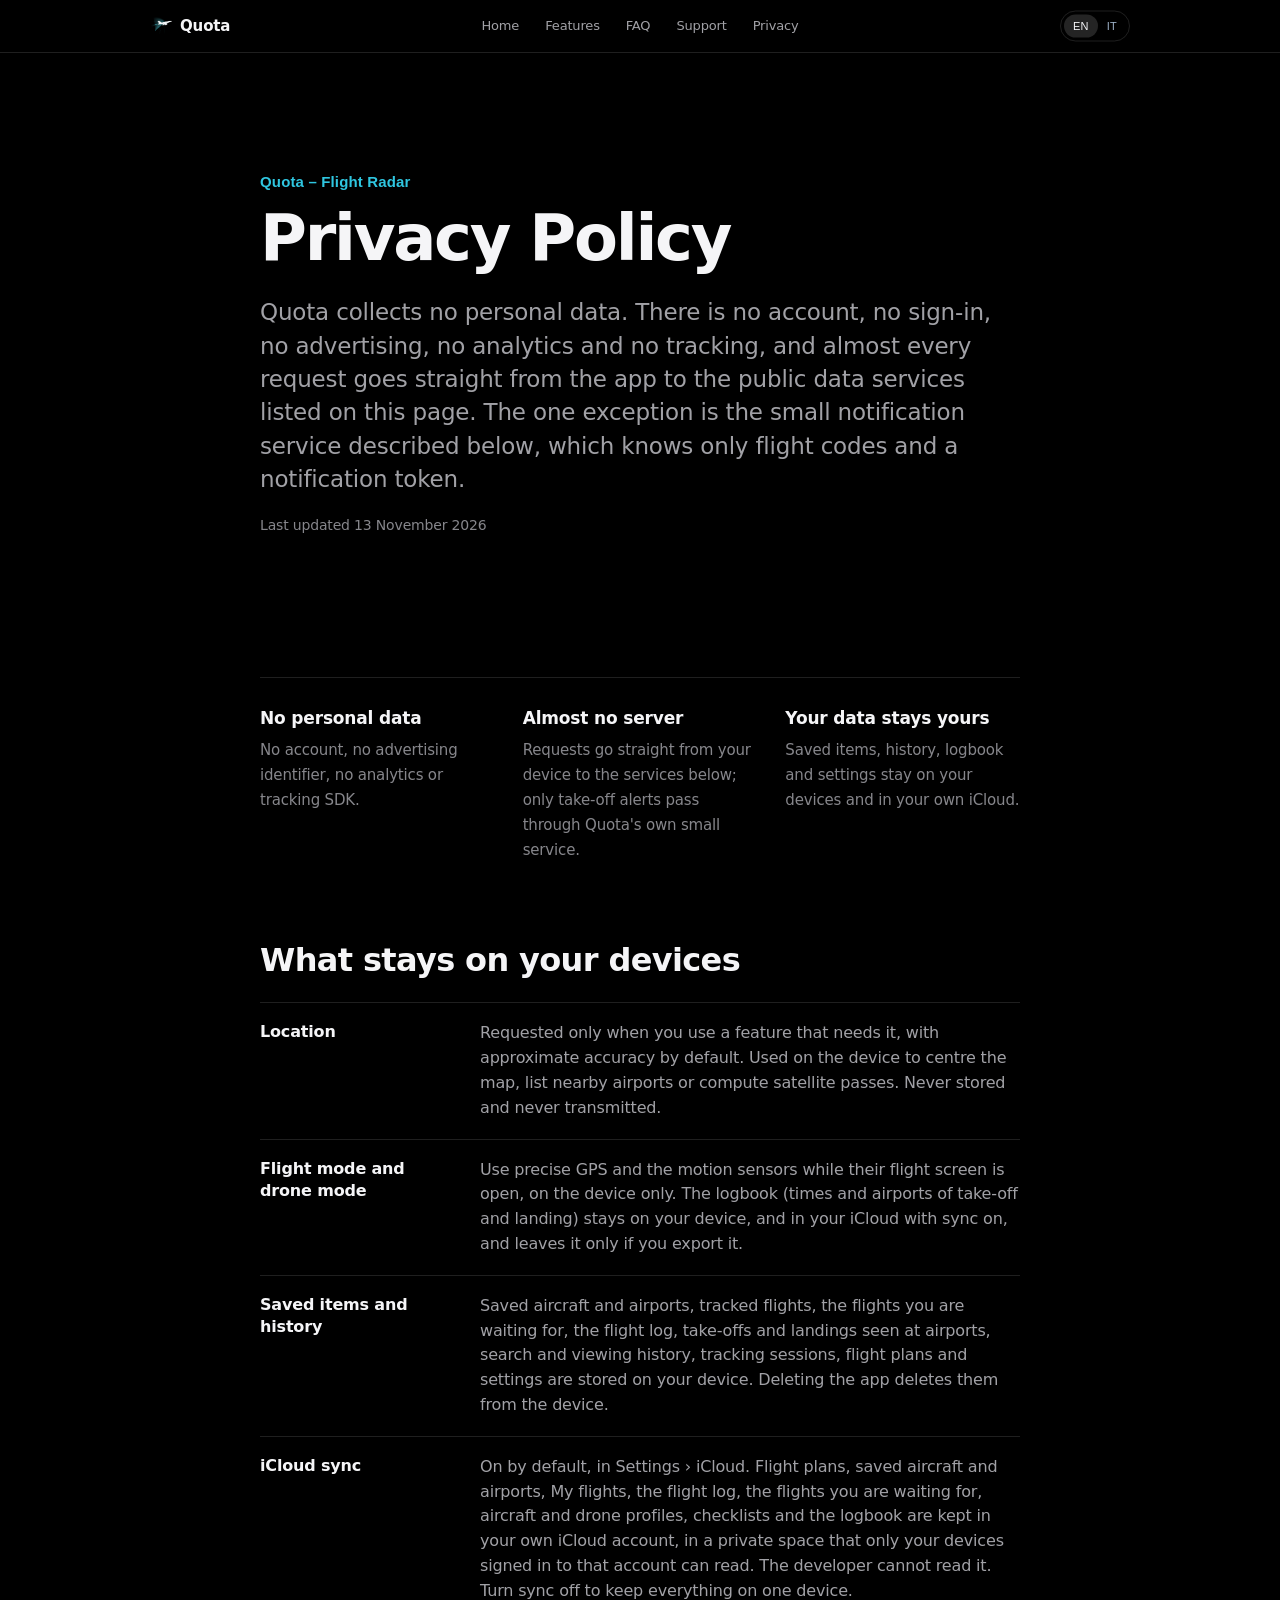
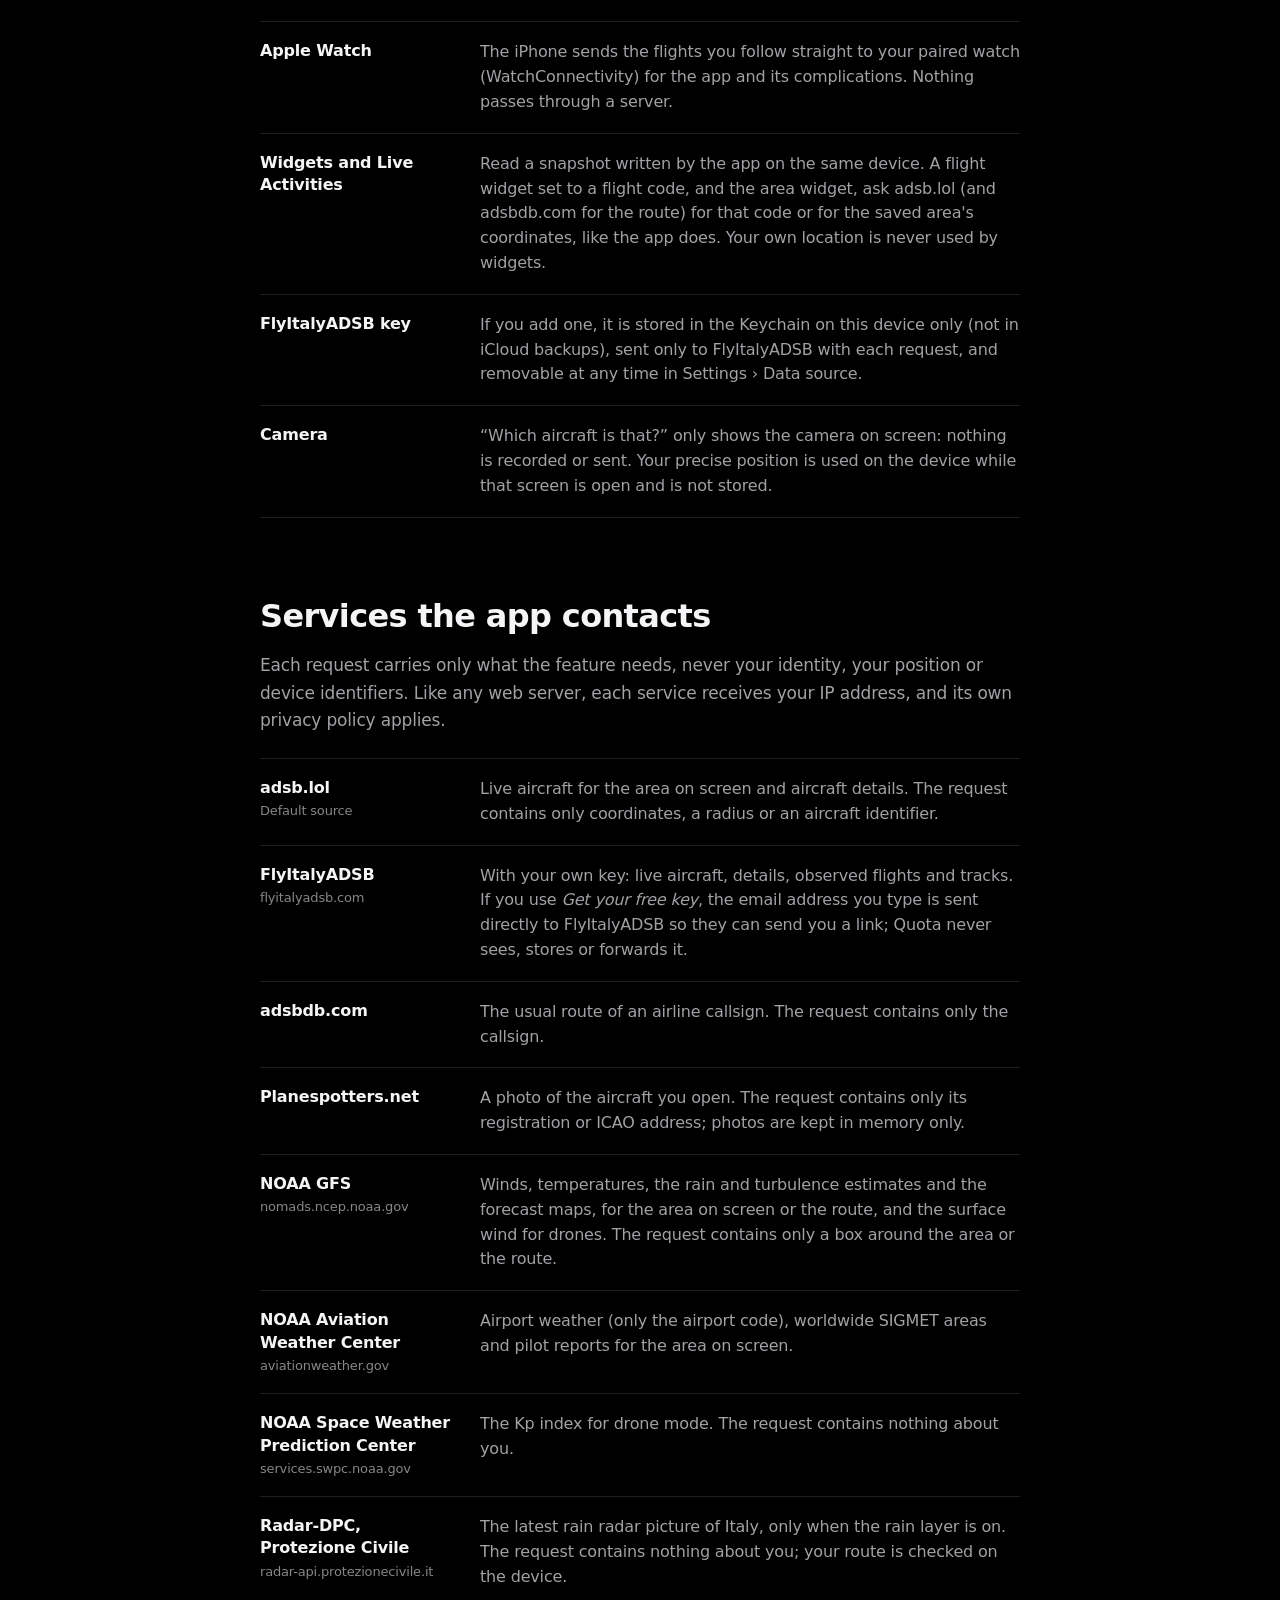
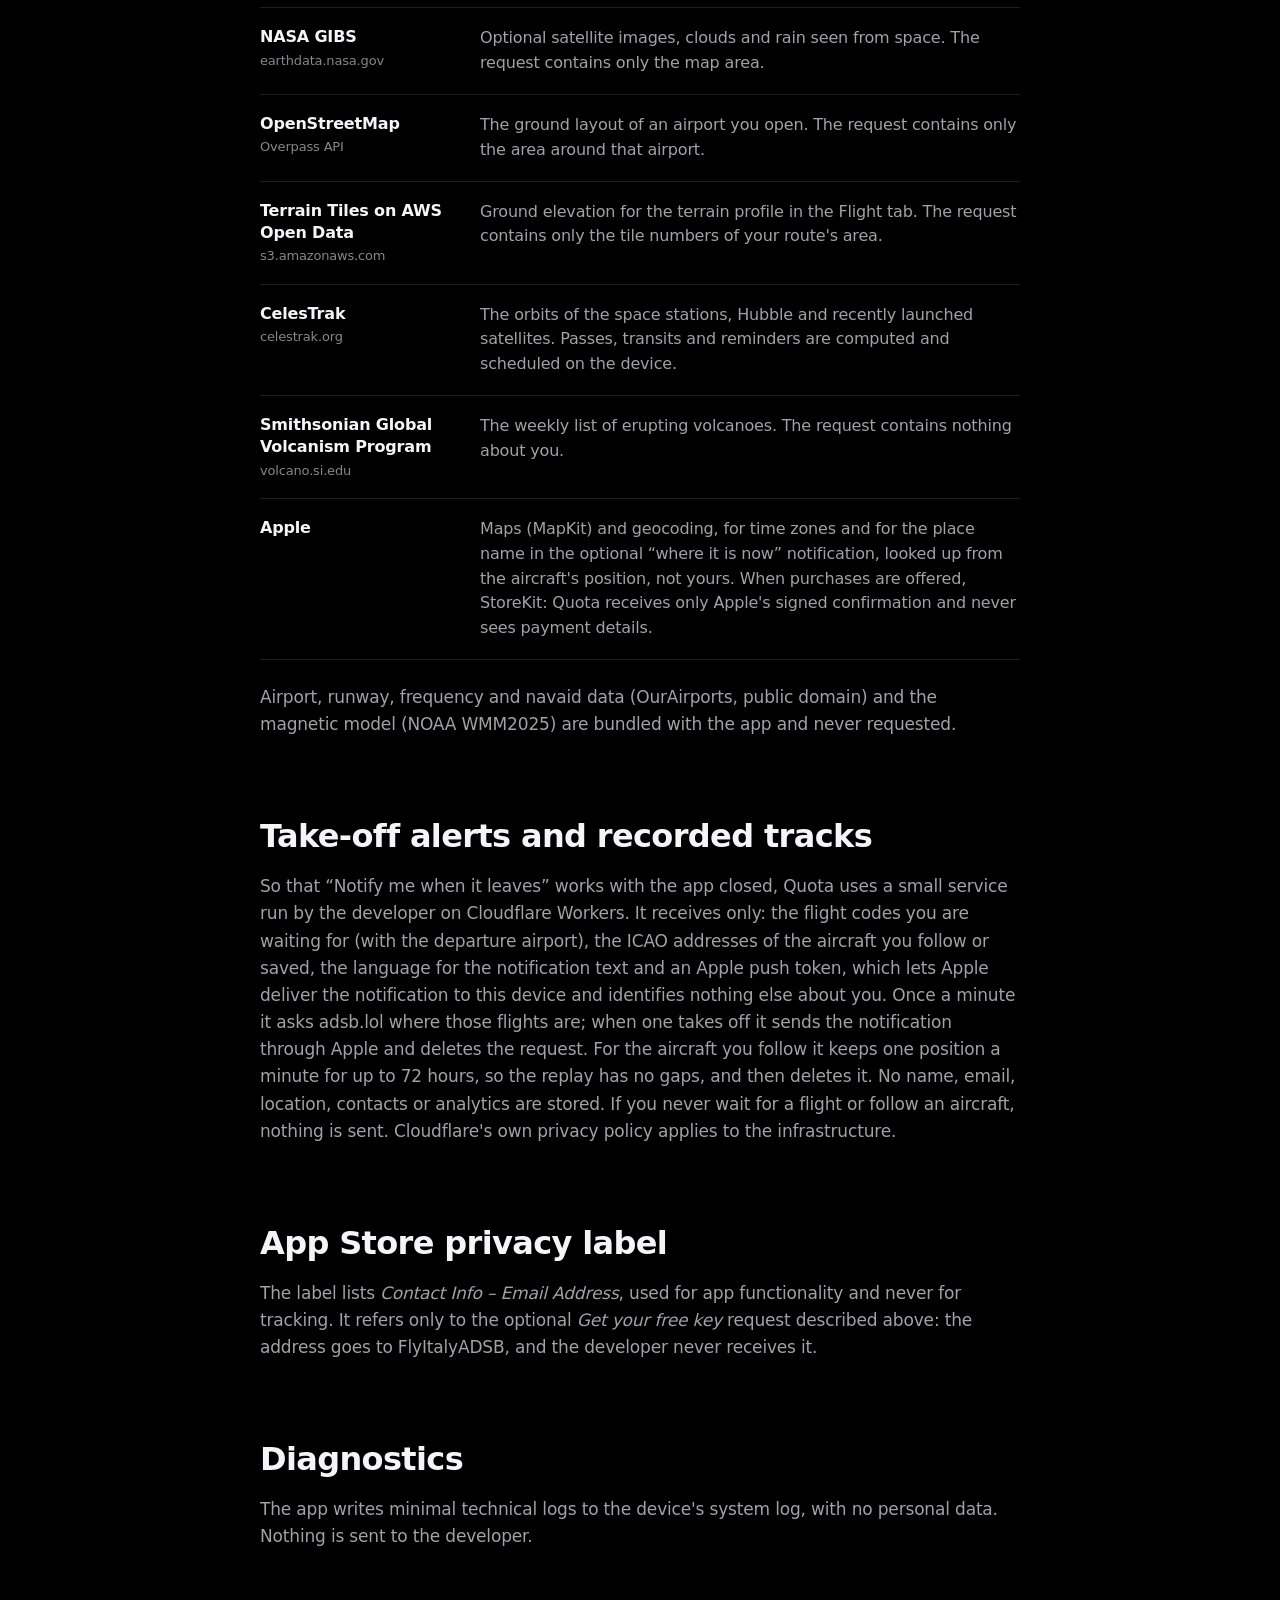
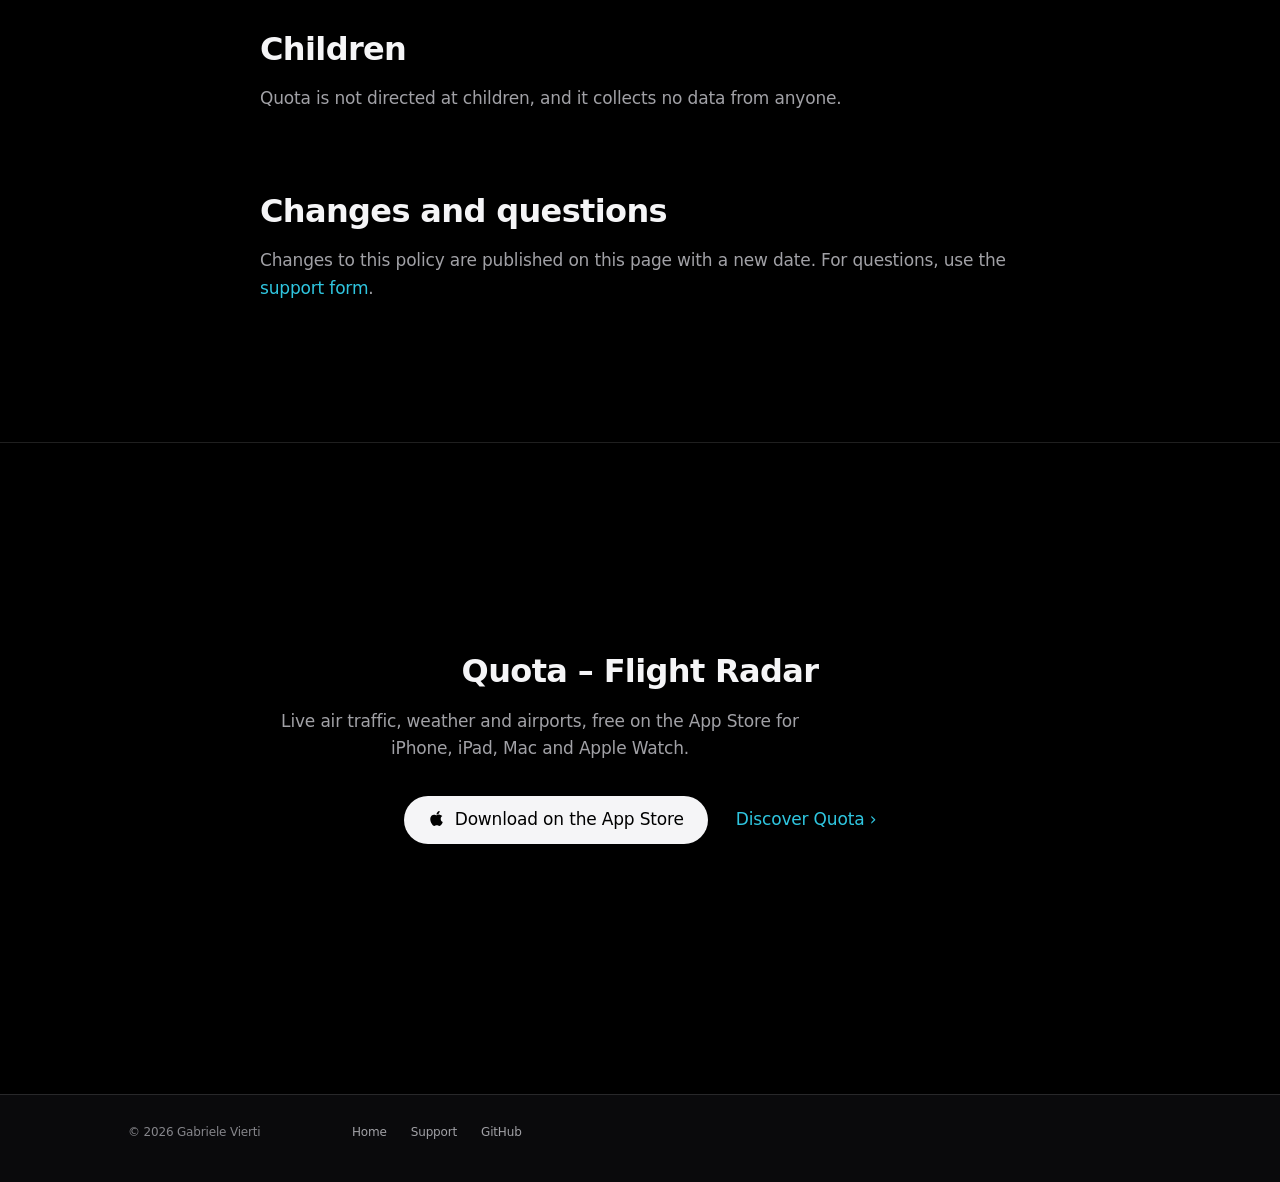
==== commit a33c444b: "update" ====
--- a/privacy.html
+++ b/privacy.html
@@ -4,7 +4,7 @@
 <meta charset="utf-8">
 <meta name="viewport" content="width=device-width, initial-scale=1">
 <title>Privacy Policy · Quota – Flight Radar</title>
-<meta name="description" content="Quota collects no personal data: no account, no analytics, no tracking, no server of its own.">
+<meta name="description" content="Quota collects no personal data: no account, no analytics, no tracking.">
 <meta name="theme-color" content="#000000">
 <link rel="icon" href="favicon.png">
 <link rel="apple-touch-icon" href="apple-touch-icon.png">
@@ -17,6 +17,7 @@
 
 <header class="top">
   <div class="wrap">
+    <a class="brand top-brand" href="index.html" aria-label="Quota"><img src="mark.png" alt=""><span>Quota</span></a>
     <nav aria-label="Sections">
       <a href="index.html"><span lang="en">Home</span><span lang="it">Home</span></a>
       <a href="index.html#features"><span lang="en">Features</span><span lang="it">Funzioni</span></a>
@@ -39,15 +40,15 @@
       <div class="wrap narrow">
         <p class="eyebrow">Quota – Flight Radar</p>
         <h1>Privacy Policy</h1>
-        <p class="lead">Quota collects no personal data. There is no account, no sign-in, no advertising, no analytics and no tracking, and the developer runs no server: the app talks directly to the public data services listed on this page.</p>
-        <p class="date">Last updated 12 November 2026</p>
+        <p class="lead">Quota collects no personal data. There is no account, no sign-in, no advertising, no analytics and no tracking, and almost every request goes straight from the app to the public data services listed on this page. The one exception is the small notification service described below, which knows only flight codes and a notification token.</p>
+        <p class="date">Last updated 13 November 2026</p>
       </div>
     </section>
 
     <section class="wrap narrow">
       <ul class="summary">
         <li><b>No personal data</b><span>No account, no advertising identifier, no analytics or tracking SDK.</span></li>
-        <li><b>No server of its own</b><span>Requests go straight from your device to the services below.</span></li>
+        <li><b>Almost no server</b><span>Requests go straight from your device to the services below; only take-off alerts pass through Quota's own small service.</span></li>
         <li><b>Your data stays yours</b><span>Saved items, history, logbook and settings stay on your devices and in your own iCloud.</span></li>
       </ul>
 
@@ -64,7 +65,7 @@
         <dt>Apple Watch</dt>
         <dd>The iPhone sends the flights you follow straight to your paired watch (WatchConnectivity) for the app and its complications. Nothing passes through a server.</dd>
         <dt>Widgets and Live Activities</dt>
-        <dd>Read a snapshot written by the app on the same device. They never connect to the network.</dd>
+        <dd>Read a snapshot written by the app on the same device. A flight widget set to a flight code, and the area widget, ask adsb.lol (and adsbdb.com for the route) for that code or for the saved area's coordinates, like the app does. Your own location is never used by widgets.</dd>
         <dt>FlyItalyADSB key</dt>
         <dd>If you add one, it is stored in the Keychain on this device only (not in iCloud backups), sent only to FlyItalyADSB with each request, and removable at any time in Settings › Data source.</dd>
         <dt>Camera</dt>
@@ -105,6 +106,9 @@
       </dl>
       <p>Airport, runway, frequency and navaid data (OurAirports, public domain) and the magnetic model (NOAA WMM2025) are bundled with the app and never requested.</p>
 
+      <h2>Take-off alerts and recorded tracks</h2>
+      <p>So that “Notify me when it leaves” works with the app closed, Quota uses a small service run by the developer on Cloudflare Workers. It receives only: the flight codes you are waiting for (with the departure airport), the ICAO addresses of the aircraft you follow or saved, the language for the notification text and an Apple push token, which lets Apple deliver the notification to this device and identifies nothing else about you. Once a minute it asks adsb.lol where those flights are; when one takes off it sends the notification through Apple and deletes the request. For the aircraft you follow it keeps one position a minute for up to 72 hours, so the replay has no gaps, and then deletes it. No name, email, location, contacts or analytics are stored. If you never wait for a flight or follow an aircraft, nothing is sent. Cloudflare's own privacy policy applies to the infrastructure.</p>
+
       <h2>App Store privacy label</h2>
       <p>The label lists <em>Contact Info – Email Address</em>, used for app functionality and never for tracking. It refers only to the optional <em>Get your free key</em> request described above: the address goes to FlyItalyADSB, and the developer never receives it.</p>
 
@@ -125,15 +129,15 @@
       <div class="wrap narrow">
         <p class="eyebrow">Quota – Flight Radar</p>
         <h1>Informativa sulla privacy</h1>
-        <p class="lead">Quota non raccoglie dati personali. Nessun account, nessun accesso, nessuna pubblicità, nessuna analisi d'uso e nessun tracciamento, e lo sviluppatore non gestisce alcun server: l'app parla direttamente con i servizi pubblici elencati in questa pagina.</p>
-        <p class="date">Ultimo aggiornamento: 12 novembre 2026</p>
+        <p class="lead">Quota non raccoglie dati personali. Nessun account, nessun accesso, nessuna pubblicità, nessuna analisi d'uso e nessun tracciamento, e quasi ogni richiesta va direttamente dall'app ai servizi pubblici elencati in questa pagina. L'unica eccezione è il piccolo servizio per le notifiche descritto sotto, che conosce solo codici di volo e un token per le notifiche.</p>
+        <p class="date">Ultimo aggiornamento: 13 novembre 2026</p>
       </div>
     </section>
 
     <section class="wrap narrow">
       <ul class="summary">
         <li><b>Nessun dato personale</b><span>Nessun account, nessun identificatore pubblicitario, nessun SDK di analisi o tracciamento.</span></li>
-        <li><b>Nessun server proprio</b><span>Le richieste vanno direttamente dal tuo dispositivo ai servizi elencati sotto.</span></li>
+        <li><b>Quasi nessun server</b><span>Le richieste vanno direttamente dal tuo dispositivo ai servizi elencati sotto; solo gli avvisi di decollo passano dal piccolo servizio di Quota.</span></li>
         <li><b>I tuoi dati restano tuoi</b><span>Salvati, cronologia, libretto e impostazioni restano sui tuoi dispositivi e nel tuo iCloud.</span></li>
       </ul>
 
@@ -150,7 +154,7 @@
         <dt>Apple Watch</dt>
         <dd>L'iPhone invia i voli che segui direttamente all'orologio abbinato (WatchConnectivity), per l'app e le complicazioni. Niente passa da un server.</dd>
         <dt>Widget e Live Activity</dt>
-        <dd>Leggono una fotografia scritta dall'app sullo stesso dispositivo. Non si collegano mai alla rete.</dd>
+        <dd>Leggono una fotografia scritta dall'app sullo stesso dispositivo. Un widget del volo impostato su un codice, e il widget dell'area, chiedono ad adsb.lol (e ad adsbdb.com per la rotta) quel codice o le coordinate dell'area salvata, come fa l'app. La tua posizione non viene mai usata dai widget.</dd>
         <dt>Chiave FlyItalyADSB</dt>
         <dd>Se ne aggiungi una, è conservata nel Portachiavi solo su questo dispositivo (non nei backup iCloud), inviata solo a FlyItalyADSB a ogni richiesta e rimovibile in qualsiasi momento in Impostazioni › Fonte dati.</dd>
         <dt>Fotocamera</dt>
@@ -191,6 +195,9 @@
       </dl>
       <p>Dati di aeroporti, piste, frequenze e radioassistenze (OurAirports, pubblico dominio) e il modello magnetico (NOAA WMM2025) sono inclusi nell'app e mai richiesti.</p>
 
+      <h2>Avvisi di decollo e tracce registrate</h2>
+      <p>Perché “Avvisami quando parte” funzioni anche con l'app chiusa, Quota usa un piccolo servizio gestito dallo sviluppatore su Cloudflare Workers. Riceve solo: i codici dei voli che aspetti (con l'aeroporto di partenza), gli indirizzi ICAO degli aerei che segui o hai salvato, la lingua del testo della notifica e un token push di Apple, che permette ad Apple di consegnare la notifica a questo dispositivo e non identifica nient'altro di te. Una volta al minuto chiede ad adsb.lol dove sono quei voli; quando uno decolla invia la notifica tramite Apple e cancella la richiesta. Per gli aerei che segui conserva una posizione al minuto per al massimo 72 ore, così il replay non ha buchi, poi la cancella. Non vengono conservati nomi, email, posizione, contatti né dati d'uso. Se non aspetti voli e non segui aerei, non viene inviato nulla. Per l'infrastruttura vale l'informativa di Cloudflare.</p>
+
       <h2>Etichetta privacy dell'App Store</h2>
       <p>L'etichetta indica <em>Informazioni di contatto – Indirizzo email</em>, usato per il funzionamento dell'app e mai per il tracciamento. Riguarda solo la richiesta facoltativa <em>Ottieni la tua chiave gratuita</em> descritta sopra: l'indirizzo va a FlyItalyADSB e lo sviluppatore non lo riceve mai.</p>
 
@@ -204,6 +211,21 @@
       <p>Le modifiche a questa informativa sono pubblicate in questa pagina con una nuova data. Per domande, usa il <a href="index.html#support">modulo di supporto</a>.</p>
     </section>
   </div>
+
+  <section class="block closing policy-closing">
+    <div class="wrap narrow">
+      <h2>Quota – Flight Radar</h2>
+      <p lang="en">Live air traffic, weather and airports, free on the App Store for iPhone, iPad, Mac and Apple Watch.</p>
+      <p lang="it">Traffico aereo in diretta, meteo e aeroporti, gratis sull'App Store per iPhone, iPad, Mac e Apple Watch.</p>
+      <div class="actions">
+        <a class="store live" data-appstore href="https://apps.apple.com/app/id6832491263">
+          <svg viewBox="0 0 384 512" aria-hidden="true"><path fill="currentColor" d="M318.7 268.7c-.2-36.7 16.4-64.4 50-84.8-18.8-26.9-47.2-41.7-84.7-44.6-35.5-2.8-74.3 20.7-88.5 20.7-15 0-49.4-19.7-76.4-19.7C63.3 141.2 4 184.8 4 273.5q0 39.3 14.4 81.2c12.8 36.7 59 126.7 107.2 125.2 25.2-.6 43-17.9 75.8-17.9 31.8 0 48.3 17.9 76.4 17.9 48.6-.7 90.4-82.5 102.6-119.3-65.2-30.7-61.7-90-61.7-91.9zm-56.6-164.2c27.3-32.4 24.8-61.9 24-72.5-24.1 1.4-52 16.4-67.9 34.9-17.5 19.8-27.8 44.3-25.6 71.9 26.1 2 49.9-11.4 69.5-34.3z"/></svg>
+          <span class="now"><span lang="en">Download on the App Store</span><span lang="it">Scarica dall'App Store</span></span>
+        </a>
+        <a class="more" href="index.html"><span lang="en">Discover Quota</span><span lang="it">Scopri Quota</span></a>
+      </div>
+    </div>
+  </section>
 
 </main>
 
--- a/home.css
+++ b/home.css
@@ -143,7 +143,7 @@
 .mac-os .mtitle i:nth-child(1) { left: 1.4cqw; }
 .mac-os .mtitle i:nth-child(2) { left: 3.2cqw; background: #febc2e; }
 .mac-os .mtitle i:nth-child(3) { left: 5cqw; background: #28c840; }
-.mac-os .mwin img { display: block; width: 100%; aspect-ratio: 1376 / 1004; object-fit: cover; object-position: center bottom; }
+.mac-os .mwin img { display: block; width: 100%; aspect-ratio: 1600 / 1203; object-fit: cover; object-position: center top; }
 .family .fam.dev { box-shadow: 0 0 0 1.5px var(--rim), 0 30px 60px -20px rgba(0, 0, 0, .9); }
 .hero-family { margin-top: 80px; }
 .hero .fam-list { text-align: left; margin-bottom: 40px; }
@@ -417,3 +417,18 @@
   .rows dt { border-bottom: 0; padding-bottom: 4px; }
   .rows dd { padding-top: 0; }
 }
+
+/* Privacy page: the brand back to the home page, top left. */
+.home .top .top-brand { position: absolute; left: 22px; top: 50%; transform: translateY(-50%); display: inline-flex; align-items: center; gap: 8px; font-size: 15px; }
+.home .top .top-brand img { width: 22px; height: 22px; border-radius: 0; object-fit: contain; }
+.policy-closing { border-top: 1px solid var(--hair); margin-top: 40px; }
+@media (max-width: 700px) {
+  .home .top .top-brand span { display: none; }
+  .home .top nav { gap: 16px; }
+}
+
+/* App Store QR code: only where the visitor is not already on a phone. */
+.qr { display: none; margin: 40px auto 0; width: max-content; text-align: center; }
+.qr img { display: block; width: 132px; height: 132px; padding: 14px; background: #fff; border-radius: 18px; box-sizing: content-box; }
+.qr figcaption { margin-top: 12px; font-size: 13px; color: var(--gray-2); }
+@media (min-width: 861px) and (hover: hover) { .qr { display: block; } }
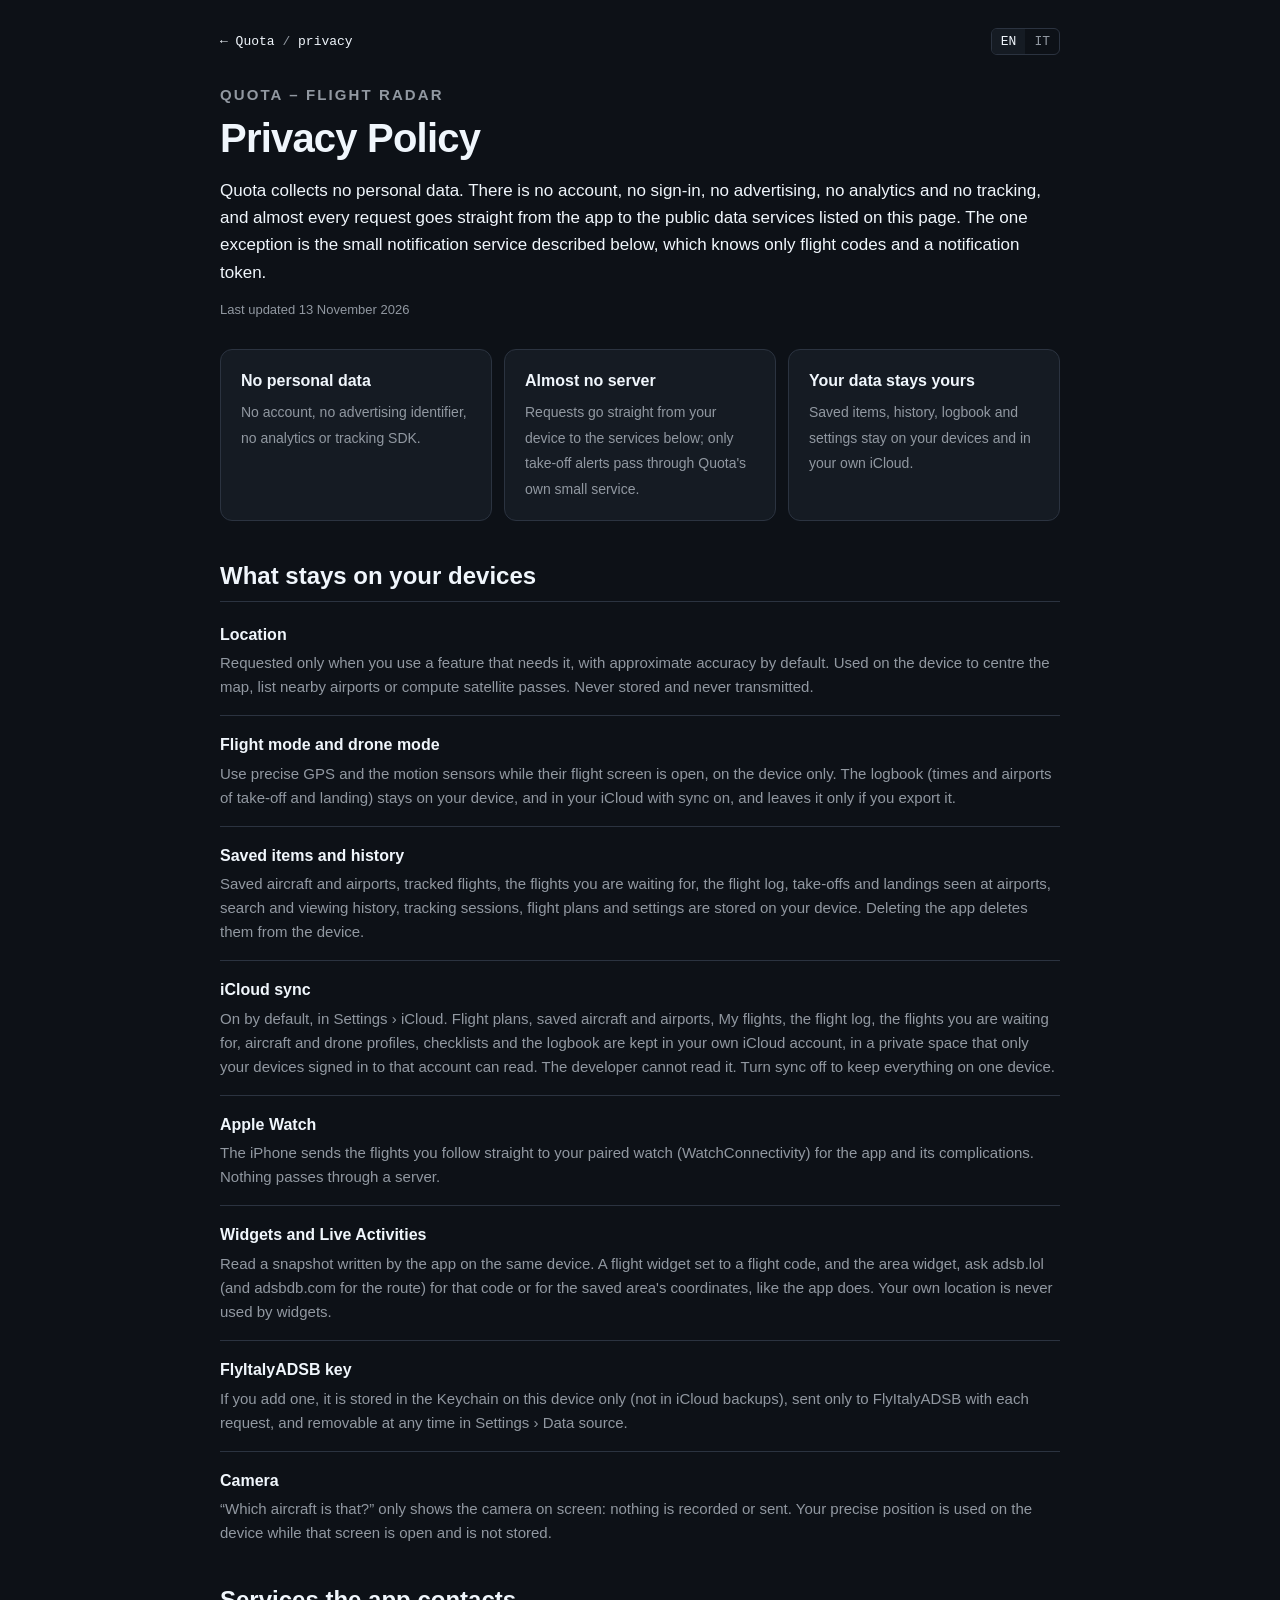
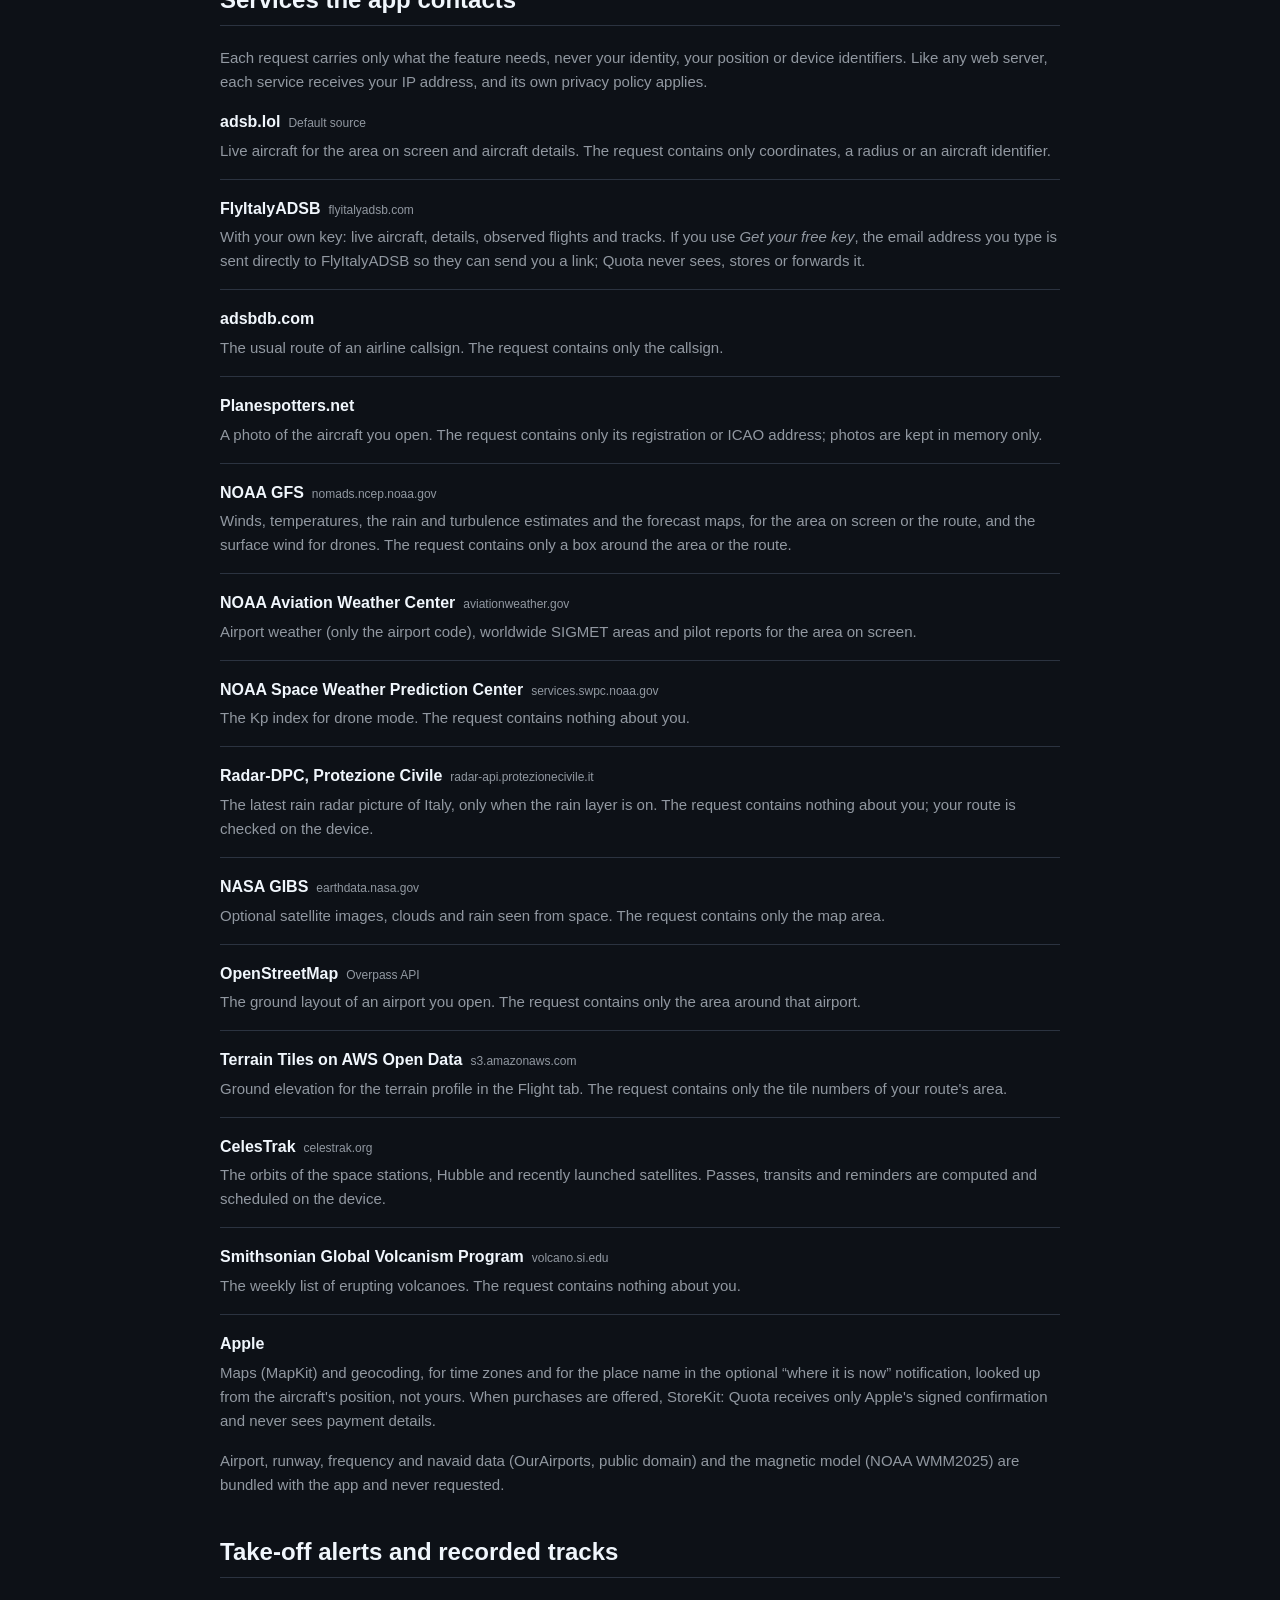
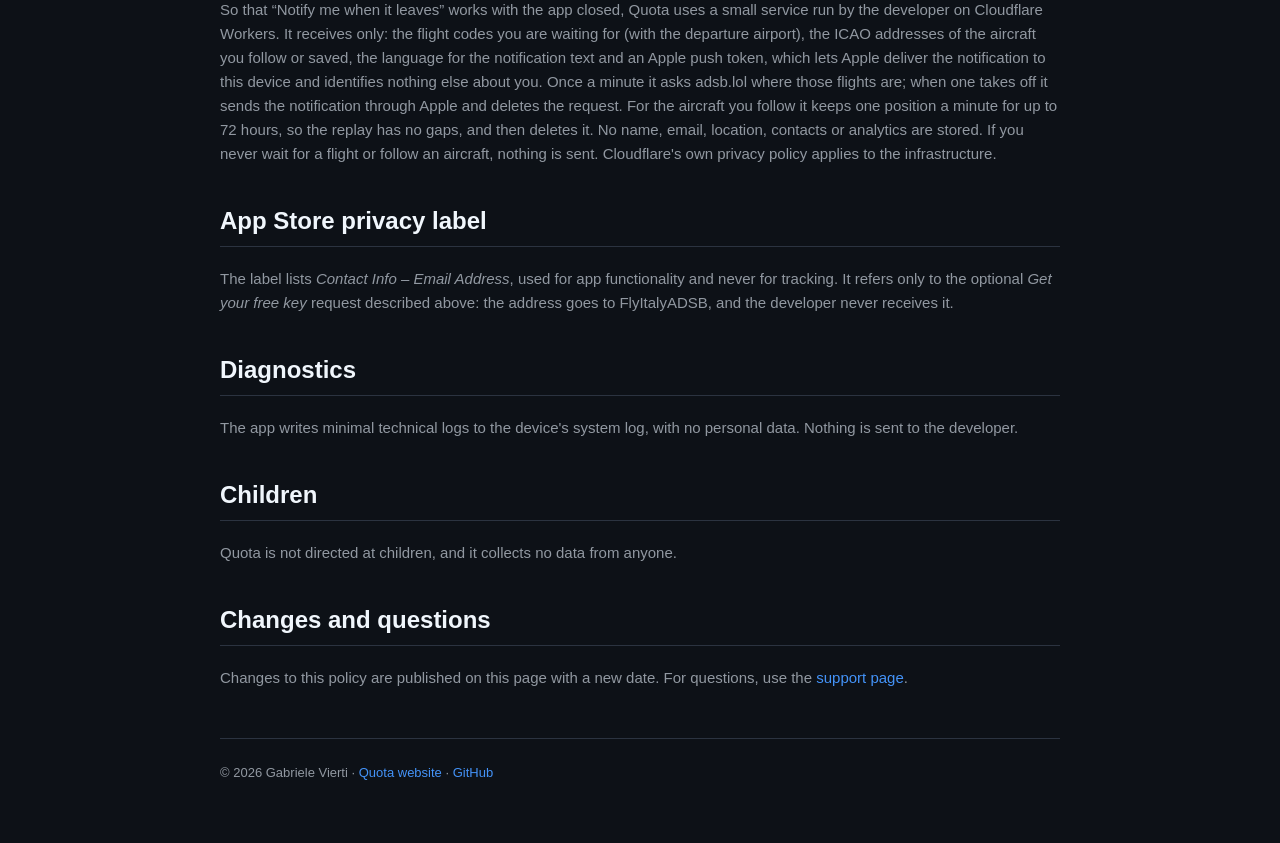
==== commit 751af28d: "update" ====
--- a/privacy.html
+++ b/privacy.html
@@ -5,27 +5,19 @@
 <meta name="viewport" content="width=device-width, initial-scale=1">
 <title>Privacy Policy · Quota – Flight Radar</title>
 <meta name="description" content="Quota collects no personal data: no account, no analytics, no tracking.">
-<meta name="theme-color" content="#000000">
+<meta name="theme-color" content="#0d1117">
 <link rel="icon" href="favicon.png">
 <link rel="apple-touch-icon" href="apple-touch-icon.png">
-<script>document.documentElement.classList.add("js")</script>
 <link rel="stylesheet" href="style.css">
-<link rel="stylesheet" href="home.css">
 <script src="app.js" defer></script>
 </head>
-<body class="home policy-page">
-
-<header class="top">
-  <div class="wrap">
-    <a class="brand top-brand" href="index.html" aria-label="Quota"><img src="mark.png" alt=""><span>Quota</span></a>
-    <nav aria-label="Sections">
-      <a href="index.html"><span lang="en">Home</span><span lang="it">Home</span></a>
-      <a href="index.html#features"><span lang="en">Features</span><span lang="it">Funzioni</span></a>
-      <a href="index.html#faq">FAQ</a>
-      <a href="index.html#support"><span lang="en">Support</span><span lang="it">Supporto</span></a>
-      <a href="privacy.html" aria-current="page">Privacy</a>
-    </nav>
-    <div class="langs" role="group" aria-label="Language">
+<body>
+<div class="wrap">
+
+<header class="bar">
+  <a class="path" href="index.html">← Quota <span>/</span> privacy</a>
+  <div class="side">
+    <div class="langs" role="group" aria-label="Lingua / Language">
       <button type="button" data-set="en">EN</button>
       <button type="button" data-set="it">IT</button>
     </div>
@@ -119,7 +111,7 @@
       <p>Quota is not directed at children, and it collects no data from anyone.</p>
 
       <h2>Changes and questions</h2>
-      <p>Changes to this policy are published on this page with a new date. For questions, use the <a href="index.html#support">support form</a>.</p>
+      <p>Changes to this policy are published on this page with a new date. For questions, use the <a href="index.html#support">support page</a>.</p>
     </section>
   </div>
 
@@ -208,37 +200,17 @@
       <p>Quota non è rivolta ai minori e non raccoglie dati da nessuno.</p>
 
       <h2>Modifiche e domande</h2>
-      <p>Le modifiche a questa informativa sono pubblicate in questa pagina con una nuova data. Per domande, usa il <a href="index.html#support">modulo di supporto</a>.</p>
+      <p>Le modifiche a questa informativa sono pubblicate in questa pagina con una nuova data. Per domande, usa il <a href="index.html#support">pagina di supporto</a>.</p>
     </section>
   </div>
 
-  <section class="block closing policy-closing">
-    <div class="wrap narrow">
-      <h2>Quota – Flight Radar</h2>
-      <p lang="en">Live air traffic, weather and airports, free on the App Store for iPhone, iPad, Mac and Apple Watch.</p>
-      <p lang="it">Traffico aereo in diretta, meteo e aeroporti, gratis sull'App Store per iPhone, iPad, Mac e Apple Watch.</p>
-      <div class="actions">
-        <a class="store live" data-appstore href="https://apps.apple.com/app/id6832491263">
-          <svg viewBox="0 0 384 512" aria-hidden="true"><path fill="currentColor" d="M318.7 268.7c-.2-36.7 16.4-64.4 50-84.8-18.8-26.9-47.2-41.7-84.7-44.6-35.5-2.8-74.3 20.7-88.5 20.7-15 0-49.4-19.7-76.4-19.7C63.3 141.2 4 184.8 4 273.5q0 39.3 14.4 81.2c12.8 36.7 59 126.7 107.2 125.2 25.2-.6 43-17.9 75.8-17.9 31.8 0 48.3 17.9 76.4 17.9 48.6-.7 90.4-82.5 102.6-119.3-65.2-30.7-61.7-90-61.7-91.9zm-56.6-164.2c27.3-32.4 24.8-61.9 24-72.5-24.1 1.4-52 16.4-67.9 34.9-17.5 19.8-27.8 44.3-25.6 71.9 26.1 2 49.9-11.4 69.5-34.3z"/></svg>
-          <span class="now"><span lang="en">Download on the App Store</span><span lang="it">Scarica dall'App Store</span></span>
-        </a>
-        <a class="more" href="index.html"><span lang="en">Discover Quota</span><span lang="it">Scopri Quota</span></a>
-      </div>
-    </div>
-  </section>
 
 </main>
 
-<footer class="foot">
-  <div class="wrap">
-    <div class="row">
-      <span>© <span data-year>2026</span> Gabriele Vierti</span>
-      <a href="index.html"><span lang="en">Home</span><span lang="it">Home</span></a>
-      <a href="index.html#support"><span lang="en">Support</span><span lang="it">Supporto</span></a>
-      <a href="https://github.com/gabrielevierti/quota-support">GitHub</a>
-    </div>
-  </div>
+<footer>
+  <p>© <span data-year>2026</span> Gabriele Vierti · <a href="index.html"><span lang="en">Quota website</span><span lang="it">Sito di Quota</span></a> · <a href="https://github.com/gabrielevierti/quota-support">GitHub</a></p>
 </footer>
 
+</div>
 </body>
 </html>
--- a/style.css
+++ b/style.css
@@ -1,232 +1,131 @@
-/* Quota – Flight Radar · support site. Night-cockpit palette, as in the app. */
+/* Stesso stile del README GitHub di gabrielevierti: scuro, schede con bordo, niente fronzoli. */
 :root {
+  --bg: #0d1117;
+  --card: #151b23;
+  --line: #2b3340;
+  --text: #f0f6fc;
+  --muted: #9198a1;
+  --blue: #4493f8;
   color-scheme: dark;
-  --bg: #060b16;
-  --bg-2: #0a1324;
-  --surface: #0f1b2e;
-  --surface-2: #142338;
-  --line: rgba(157, 190, 222, 0.14);
-  --text: #eaf1f8;
-  --muted: #9cb0c6;
-  --cyan: #26d9f2;
-  --magenta: #ed5ced;
-  --amber: #f5b83d;
-  --green: #4ade80;
-  --radius: 22px;
-  --mono: ui-monospace, "SF Mono", SFMono-Regular, Menlo, Consolas, monospace;
-  --sans: -apple-system, BlinkMacSystemFont, "SF Pro Display", "SF Pro Text", "Helvetica Neue", Inter, system-ui, sans-serif;
 }
 
 * { box-sizing: border-box; }
-html { scroll-behavior: smooth; }
+html { -webkit-text-size-adjust: 100%; scroll-behavior: smooth; }
 body {
   margin: 0;
   background: var(--bg);
   color: var(--text);
-  font: 17px/1.6 var(--sans);
-  -webkit-font-smoothing: antialiased;
-  overflow-x: hidden;
+  font: 16px/1.6 -apple-system, BlinkMacSystemFont, "Segoe UI", "Noto Sans", Helvetica, Arial, sans-serif;
 }
-img { max-width: 100%; display: block; }
-main, footer { overflow-x: clip; }
-a { color: var(--cyan); text-decoration: none; }
-a:hover { text-decoration: underline; text-underline-offset: 3px; }
-:focus-visible { outline: 2px solid var(--cyan); outline-offset: 3px; border-radius: 6px; }
 
-/* Language: one document, two languages; the inactive one is hidden. */
-html[data-lang="en"] [lang="it"],
-html[data-lang="it"] [lang="en"] { display: none !important; }
+/* Lingua: app.js imposta data-lang su <html> */
+html[data-lang="it"] [lang="en"],
+html[data-lang="en"] [lang="it"] { display: none; }
 
-.wrap { width: min(1120px, 100% - 40px); margin: 0 auto; }
+a { color: var(--blue); text-decoration: none; }
+a:hover { text-decoration: underline; }
+b, strong { font-weight: 600; }
 
-/* ---------- Top bar ---------- */
-.top {
-  position: sticky; top: 0; z-index: 20;
-  backdrop-filter: saturate(160%) blur(16px);
-  -webkit-backdrop-filter: saturate(160%) blur(16px);
-  background: rgba(6, 11, 22, 0.72);
+.wrap { max-width: 880px; margin: 0 auto; padding: 0 20px; }
+
+/* Barra in alto, come "gabrielevierti / README.md" */
+.bar {
+  display: flex; align-items: center; justify-content: space-between; gap: 16px;
+  padding: 28px 0 20px;
+  font: 13px/1 ui-monospace, SFMono-Regular, "SF Mono", Menlo, Consolas, monospace;
+}
+.bar a { color: var(--text); }
+.bar .path span { color: var(--muted); }
+.bar .side { display: flex; align-items: center; gap: 14px; }
+.bar .side a { color: var(--muted); }
+.langs { display: flex; border: 1px solid var(--line); border-radius: 6px; overflow: hidden; }
+.langs button {
+  font: inherit; color: var(--muted); background: none; border: 0;
+  padding: 6px 9px; cursor: pointer;
+}
+html[data-lang="it"] .langs [data-set="it"],
+html[data-lang="en"] .langs [data-set="en"] { background: var(--card); color: var(--text); }
+
+/* Schede */
+.card {
+  background: var(--card);
+  border: 1px solid var(--line);
+  border-radius: 12px;
+  padding: 28px 30px;
+}
+
+.hero { display: flex; align-items: center; justify-content: space-between; gap: 32px; padding: 44px 48px; }
+.hero .name { display: flex; align-items: center; gap: 16px; }
+.hero .name img { width: 56px; height: 56px; border-radius: 13px; }
+.hero h1 { margin: 0; font-size: 52px; line-height: 1.1; font-weight: 700; letter-spacing: -0.02em; }
+.hero .sub { margin: 14px 0 0; color: var(--muted); font-size: 19px; }
+.hero .tag { color: var(--blue); margin: 18px 0 0; font-weight: 600; font-size: 18px; }
+.hero .tag a { color: var(--blue); }
+.hero svg { flex: none; width: 210px; height: auto; }
+
+.intro { margin: 28px 0 0; }
+
+h2 {
+  margin: 40px 0 20px; padding-bottom: 10px;
+  font-size: 24px; line-height: 1.25; font-weight: 600;
   border-bottom: 1px solid var(--line);
 }
-.top .wrap { display: flex; align-items: center; gap: 20px; height: 64px; }
-.brand { display: flex; align-items: center; gap: 10px; color: var(--text); font-weight: 700; letter-spacing: -0.01em; }
-.brand:hover { text-decoration: none; }
-.brand img { width: 32px; height: 32px; border-radius: 8px; }
-.top nav { display: flex; gap: 22px; margin-left: auto; font-size: 15px; }
-.top nav a { color: var(--muted); }
-.top nav a:hover { color: var(--text); text-decoration: none; }
-.langs { display: flex; border: 1px solid var(--line); border-radius: 999px; padding: 3px; }
-.langs button {
-  appearance: none; border: 0; background: transparent; color: var(--muted);
-  font: 600 12px/1 var(--mono); letter-spacing: 0.06em; padding: 7px 10px; border-radius: 999px; cursor: pointer;
+
+.grid { display: grid; grid-template-columns: 1fr 1fr; gap: 12px; }
+.eyebrow {
+  margin: 0 0 8px; color: var(--muted);
+  font-size: 11px; font-weight: 600; letter-spacing: 0.14em; text-transform: uppercase;
 }
-html[data-lang="en"] .langs [data-set="en"],
-html[data-lang="it"] .langs [data-set="it"] { background: var(--surface-2); color: var(--cyan); }
-@media (max-width: 760px) { .top nav { display: none; } .langs { margin-left: auto; } }
-
-/* ---------- Hero ---------- */
-.hero { position: relative; padding: 88px 0 72px; overflow: hidden; }
-.radar {
-  position: absolute; inset: auto; width: 1100px; height: 1100px; right: -380px; top: -260px;
-  border-radius: 50%; pointer-events: none; opacity: 0.55;
-  background:
-    radial-gradient(circle, transparent 0 59px, var(--line) 60px 61px, transparent 62px) center / 100% 100%,
-    repeating-radial-gradient(circle, transparent 0 109px, rgba(38, 217, 242, 0.13) 110px 111px);
-  mask-image: radial-gradient(circle, #000 35%, transparent 70%);
-  -webkit-mask-image: radial-gradient(circle, #000 35%, transparent 70%);
-}
-.radar::before {
-  content: ""; position: absolute; inset: 0; border-radius: 50%;
-  background: conic-gradient(from 0deg, rgba(38, 217, 242, 0.32), rgba(38, 217, 242, 0) 55deg, transparent 360deg);
-  animation: sweep 7s linear infinite;
-}
-.radar::after {
-  content: ""; position: absolute; left: 50%; top: 0; bottom: 0; width: 1px; background: var(--line);
-  box-shadow: 0 0 0 0 transparent; transform: translateX(-50%);
-}
-.blip { position: absolute; width: 8px; height: 8px; border-radius: 50%; background: var(--cyan);
-  box-shadow: 0 0 14px var(--cyan); animation: blip 7s linear infinite; }
-@keyframes sweep { to { transform: rotate(1turn); } }
-@keyframes blip { 0%, 8% { opacity: 1; } 60%, 100% { opacity: 0.12; } }
-
-.hero .wrap { position: relative; display: grid; grid-template-columns: 1.05fr 0.95fr; gap: 40px; align-items: center; }
-.eyebrow { font: 600 13px/1 var(--mono); letter-spacing: 0.14em; text-transform: uppercase; color: var(--cyan); }
-.hero h1 { font-size: clamp(42px, 6vw, 72px); line-height: 1.02; letter-spacing: -0.035em; margin: 18px 0 18px; }
-.hero h1 em { font-style: normal; color: transparent; background: linear-gradient(90deg, var(--cyan), #7fe9ff 60%, var(--magenta)); -webkit-background-clip: text; background-clip: text; }
-.hero p.lead { font-size: 20px; color: var(--muted); max-width: 34ch; margin: 0 0 30px; }
-.ctas { display: flex; flex-wrap: wrap; gap: 12px; }
-.btn {
-  display: inline-flex; align-items: center; gap: 10px; padding: 14px 22px; border-radius: 14px;
-  font-weight: 650; font-size: 16px; border: 1px solid var(--line); color: var(--text); background: var(--surface);
-  transition: transform .15s ease, background .15s ease, border-color .15s ease;
-}
-.btn:hover { text-decoration: none; transform: translateY(-1px); border-color: rgba(38, 217, 242, .4); }
-.btn.primary { background: var(--cyan); color: #04121c; border-color: transparent; }
-.btn.primary:hover { background: #5be5f7; }
-.btn[aria-disabled="true"] { pointer-events: none; opacity: .85; }
-.btn small { display: block; font-weight: 500; font-size: 12px; opacity: .75; line-height: 1.1; }
-.btn .stack { display: flex; flex-direction: column; line-height: 1.15; }
-.pills { display: flex; flex-wrap: wrap; gap: 8px; margin-top: 28px; }
-.pill { font: 600 12px/1 var(--mono); letter-spacing: 0.06em; text-transform: uppercase; color: var(--muted);
-  border: 1px solid var(--line); border-radius: 999px; padding: 8px 12px; }
-.pill b { color: var(--green); font-weight: 700; }
-
-.phones { position: relative; height: 600px; }
-.phone {
-  position: absolute; width: 270px; aspect-ratio: 640 / 1390; border-radius: 44px; padding: 9px;
-  background: linear-gradient(145deg, #2b3a50, #0c1524 45%, #202d40);
-  box-shadow: 0 40px 80px rgba(0, 0, 0, .55), 0 0 0 1px rgba(255, 255, 255, .06), inset 0 0 0 1px rgba(255, 255, 255, .08);
-}
-.phone img { width: 100%; height: 100%; object-fit: cover; border-radius: 36px; }
-.phone.a { right: 170px; top: 10px; transform: rotate(-4deg); z-index: 2; }
-.phone.b { right: 0; top: 70px; transform: rotate(5deg); }
-@media (max-width: 920px) {
-  .hero { padding-top: 56px; }
-  .hero .wrap { grid-template-columns: 1fr; }
-  .phones { height: 470px; margin: 10px auto 0; width: min(420px, 100%); }
-  .phone { width: 210px; }
-  .phone.a { left: 0; right: auto; }
-  .phone.b { right: 0; }
-}
-
-/* ---------- Sections ---------- */
-section { padding: 84px 0; }
-.section-head { max-width: 680px; margin-bottom: 44px; }
-.section-head h2 { font-size: clamp(32px, 4vw, 46px); line-height: 1.08; letter-spacing: -0.03em; margin: 14px 0 12px; }
-.section-head p { color: var(--muted); font-size: 19px; margin: 0; }
-.alt { background: linear-gradient(180deg, var(--bg-2), var(--bg)); border-top: 1px solid var(--line); border-bottom: 1px solid var(--line); }
-
-/* Feature rows: text + screenshot */
-.feature { display: grid; grid-template-columns: 1fr 270px; gap: 72px; align-items: center; padding: 34px 0; }
-.feature.flip { grid-template-columns: 270px 1fr; }
-.feature.flip .shot { order: -1; }
-.feature h3 { font-size: 30px; letter-spacing: -0.02em; margin: 10px 0 12px; line-height: 1.15; }
-.feature p { color: var(--muted); margin: 0 0 18px; }
-.feature ul { list-style: none; padding: 0; margin: 0; display: grid; gap: 10px; }
-.feature li { display: flex; gap: 12px; align-items: flex-start; }
-.feature li::before { content: ""; flex: none; width: 7px; height: 7px; margin-top: 10px; border-radius: 50%; background: var(--cyan); box-shadow: 0 0 10px var(--cyan); }
-.feature .tag { font: 600 12px/1 var(--mono); letter-spacing: .12em; text-transform: uppercase; color: var(--magenta); }
-.shot { position: relative; }
-.shot .phone { position: relative; width: 100%; max-width: 260px; margin: 0 auto; transform: none; }
-.shot::before { content: ""; position: absolute; inset: 12% 0; background: radial-gradient(closest-side, rgba(38, 217, 242, .18), transparent); filter: blur(10px); }
-@media (max-width: 860px) {
-  .feature, .feature.flip { grid-template-columns: 1fr; gap: 28px; }
-  .feature.flip .shot { order: 0; }
-  .shot .phone { max-width: 250px; }
-}
-
-/* Cards grid */
-.grid { display: grid; grid-template-columns: repeat(3, 1fr); gap: 16px; }
-@media (max-width: 860px) { .grid { grid-template-columns: 1fr 1fr; } }
-@media (max-width: 560px) { .grid { grid-template-columns: 1fr; } }
-.card { background: var(--surface); border: 1px solid var(--line); border-radius: var(--radius); padding: 24px; }
-.card h4 { margin: 14px 0 6px; font-size: 18px; letter-spacing: -0.01em; }
-.card p { margin: 0; color: var(--muted); font-size: 15.5px; }
-.icon { width: 42px; height: 42px; border-radius: 12px; display: grid; place-items: center; background: var(--surface-2); color: var(--cyan); }
-.icon svg { width: 22px; height: 22px; }
-
-/* Avionics strip */
-.mfd { display: grid; grid-template-columns: repeat(6, 1fr); background: #050a12; border: 1px solid var(--line); border-radius: var(--radius); overflow: hidden; margin-top: 30px; }
-.mfd div { padding: 16px 18px; border-right: 1px solid var(--line); }
-.mfd div:last-child { border-right: 0; }
-.mfd span { display: block; font: 700 12px/1 var(--mono); color: var(--cyan); letter-spacing: .08em; }
-.mfd b { display: block; font: 700 22px/1.3 var(--mono); margin-top: 6px; }
-.mfd b.mag { color: var(--magenta); }
-@media (max-width: 760px) { .mfd { grid-template-columns: repeat(3, 1fr); } .mfd div:nth-child(3) { border-right: 0; } .mfd div:nth-child(-n+3) { border-bottom: 1px solid var(--line); } }
-.note { font-size: 14px; color: var(--muted); margin-top: 18px; display: flex; gap: 10px; align-items: flex-start; }
-.note::before { content: "!"; flex: none; width: 20px; height: 20px; border-radius: 50%; display: grid; place-items: center; font: 800 12px/1 var(--mono); background: rgba(245, 184, 61, .15); color: var(--amber); margin-top: 2px; }
-
-/* Data sources */
-.sources { display: flex; flex-wrap: wrap; gap: 10px; }
-.sources a, .sources span { border: 1px solid var(--line); border-radius: 12px; padding: 10px 14px; color: var(--text); font-size: 15px; background: var(--surface); }
-.sources a:hover { border-color: rgba(38, 217, 242, .45); text-decoration: none; }
-.sources small { color: var(--muted); margin-left: 6px; font-family: var(--mono); font-size: 12px; }
+.card h3 { margin: 0 0 8px; font-size: 22px; line-height: 1.2; font-weight: 700; letter-spacing: -0.01em; }
+.card p { margin: 0; color: var(--muted); font-size: 15px; }
+.card p + p { margin-top: 12px; }
+.more { margin: 16px 0 0; color: var(--muted); font-size: 15px; }
+.fine { margin: 16px 0 0; color: var(--muted); font-size: 13px; }
 
 /* FAQ */
-.faq { display: grid; gap: 12px; max-width: 820px; }
-details { background: var(--surface); border: 1px solid var(--line); border-radius: 18px; padding: 0 22px; }
-details[open] { border-color: rgba(38, 217, 242, .3); }
-summary { list-style: none; cursor: pointer; padding: 20px 0; font-weight: 650; display: flex; justify-content: space-between; gap: 16px; }
+details { border-bottom: 1px solid var(--line); }
+summary {
+  list-style: none; cursor: pointer; padding: 14px 28px 14px 0;
+  font-weight: 600; position: relative;
+}
 summary::-webkit-details-marker { display: none; }
-summary::after { content: "+"; font: 400 24px/1 var(--mono); color: var(--cyan); transition: transform .2s ease; }
-details[open] summary::after { transform: rotate(45deg); }
-details p { margin: 0 0 20px; color: var(--muted); }
+summary::after { content: "+"; position: absolute; right: 4px; top: 12px; color: var(--muted); font-weight: 400; font-size: 20px; }
+details[open] summary::after { content: "–"; }
+details p { margin: 0 0 16px; color: var(--muted); font-size: 15px; }
 
-/* Support */
-.support { display: grid; grid-template-columns: 1.2fr 1fr; gap: 16px; }
-@media (max-width: 860px) { .support { grid-template-columns: 1fr; } }
-.support .card { padding: 30px; }
-.support h3 { margin: 0 0 10px; font-size: 24px; letter-spacing: -0.02em; }
-.mail { font: 600 18px/1.4 var(--mono); word-break: break-all; }
-.support ul { margin: 12px 0 0; padding-left: 18px; color: var(--muted); }
+/* Supporto */
+.support { display: flex; align-items: center; justify-content: space-between; gap: 24px; }
+.support .links { display: flex; flex-direction: column; align-items: flex-start; gap: 8px; flex: none; font-weight: 600; font-size: 14px; }
 
-/* Footer */
-footer { border-top: 1px solid var(--line); padding: 36px 0 48px; color: var(--muted); font-size: 14px; }
-footer .wrap { display: flex; flex-wrap: wrap; gap: 14px 28px; align-items: center; }
-footer .grow { flex: 1; }
-footer a { color: var(--muted); }
+footer { margin: 48px 0 0; padding: 24px 0 48px; border-top: 1px solid var(--line); color: var(--muted); font-size: 13px; }
+footer p { margin: 0 0 12px; }
 
-/* ---------- Privacy page ---------- */
-.doc { padding: 64px 0 40px; }
-.doc .wrap { max-width: 820px; }
-.doc h1 { font-size: clamp(36px, 5vw, 54px); letter-spacing: -0.03em; line-height: 1.05; margin: 14px 0 10px; }
-.doc .meta { color: var(--muted); font-family: var(--mono); font-size: 13px; letter-spacing: .04em; }
-.highlights { display: grid; grid-template-columns: repeat(3, 1fr); gap: 12px; margin: 34px 0 10px; }
-@media (max-width: 700px) { .highlights { grid-template-columns: 1fr; } }
-.highlights .card { padding: 20px; }
-.highlights b { display: block; font-size: 17px; margin-bottom: 4px; }
-.doc h2 { font-size: 26px; letter-spacing: -0.02em; margin: 48px 0 14px; }
-.doc p, .doc li { color: #c7d4e2; }
-.doc ul { padding-left: 0; list-style: none; display: grid; gap: 10px; }
-.doc li { background: var(--surface); border: 1px solid var(--line); border-radius: 14px; padding: 14px 18px; }
-.doc li strong { color: var(--text); }
+/* Privacy */
+.policy .wrap { padding: 0; }
+.policy-hero { padding: 8px 0 0; }
+.policy-hero h1 { margin: 0 0 16px; font-size: 40px; line-height: 1.15; font-weight: 700; letter-spacing: -0.02em; }
+.policy .lead { margin: 0; font-size: 17px; }
+.policy .date { margin: 14px 0 28px; color: var(--muted); font-size: 13px; }
+.policy .back { display: none; }
+.policy p { color: var(--muted); font-size: 15px; }
+.policy p.lead { color: var(--text); }
+.summary { list-style: none; margin: 0; padding: 0; display: grid; grid-template-columns: repeat(3, 1fr); gap: 12px; }
+.summary li { background: var(--card); border: 1px solid var(--line); border-radius: 12px; padding: 18px 20px; }
+.summary b { display: block; margin-bottom: 6px; }
+.summary span { color: var(--muted); font-size: 14px; }
+.rows { margin: 0; }
+.rows dt { margin: 0 0 4px; font-weight: 600; }
+.rows dt small { margin-left: 8px; color: var(--muted); font-weight: 400; font-size: 12px; }
+.rows dd { margin: 0 0 16px; padding-bottom: 16px; border-bottom: 1px solid var(--line); color: var(--muted); font-size: 15px; }
+.rows dd:last-child { border-bottom: 0; padding-bottom: 0; }
 
-@media (prefers-reduced-motion: reduce) {
-  html { scroll-behavior: auto; }
-  .radar::before, .blip { animation: none; }
-  .btn { transition: none; }
+@media (max-width: 700px) {
+  .hero { padding: 30px 24px; }
+  .hero svg { display: none; }
+  .hero h1 { font-size: 40px; }
+  .hero .name img { width: 46px; height: 46px; border-radius: 11px; }
+  .grid, .summary { grid-template-columns: 1fr; }
+  .card { padding: 22px; }
+  .support { flex-direction: column; align-items: flex-start; }
+  .policy-hero h1 { font-size: 32px; }
 }
-
-/* App Store button: "coming soon" until the link is set in app.js */
-[data-appstore] .now { display: none; }
-[data-appstore].live .now { display: inline; }
-[data-appstore].live .soon { display: none; }
